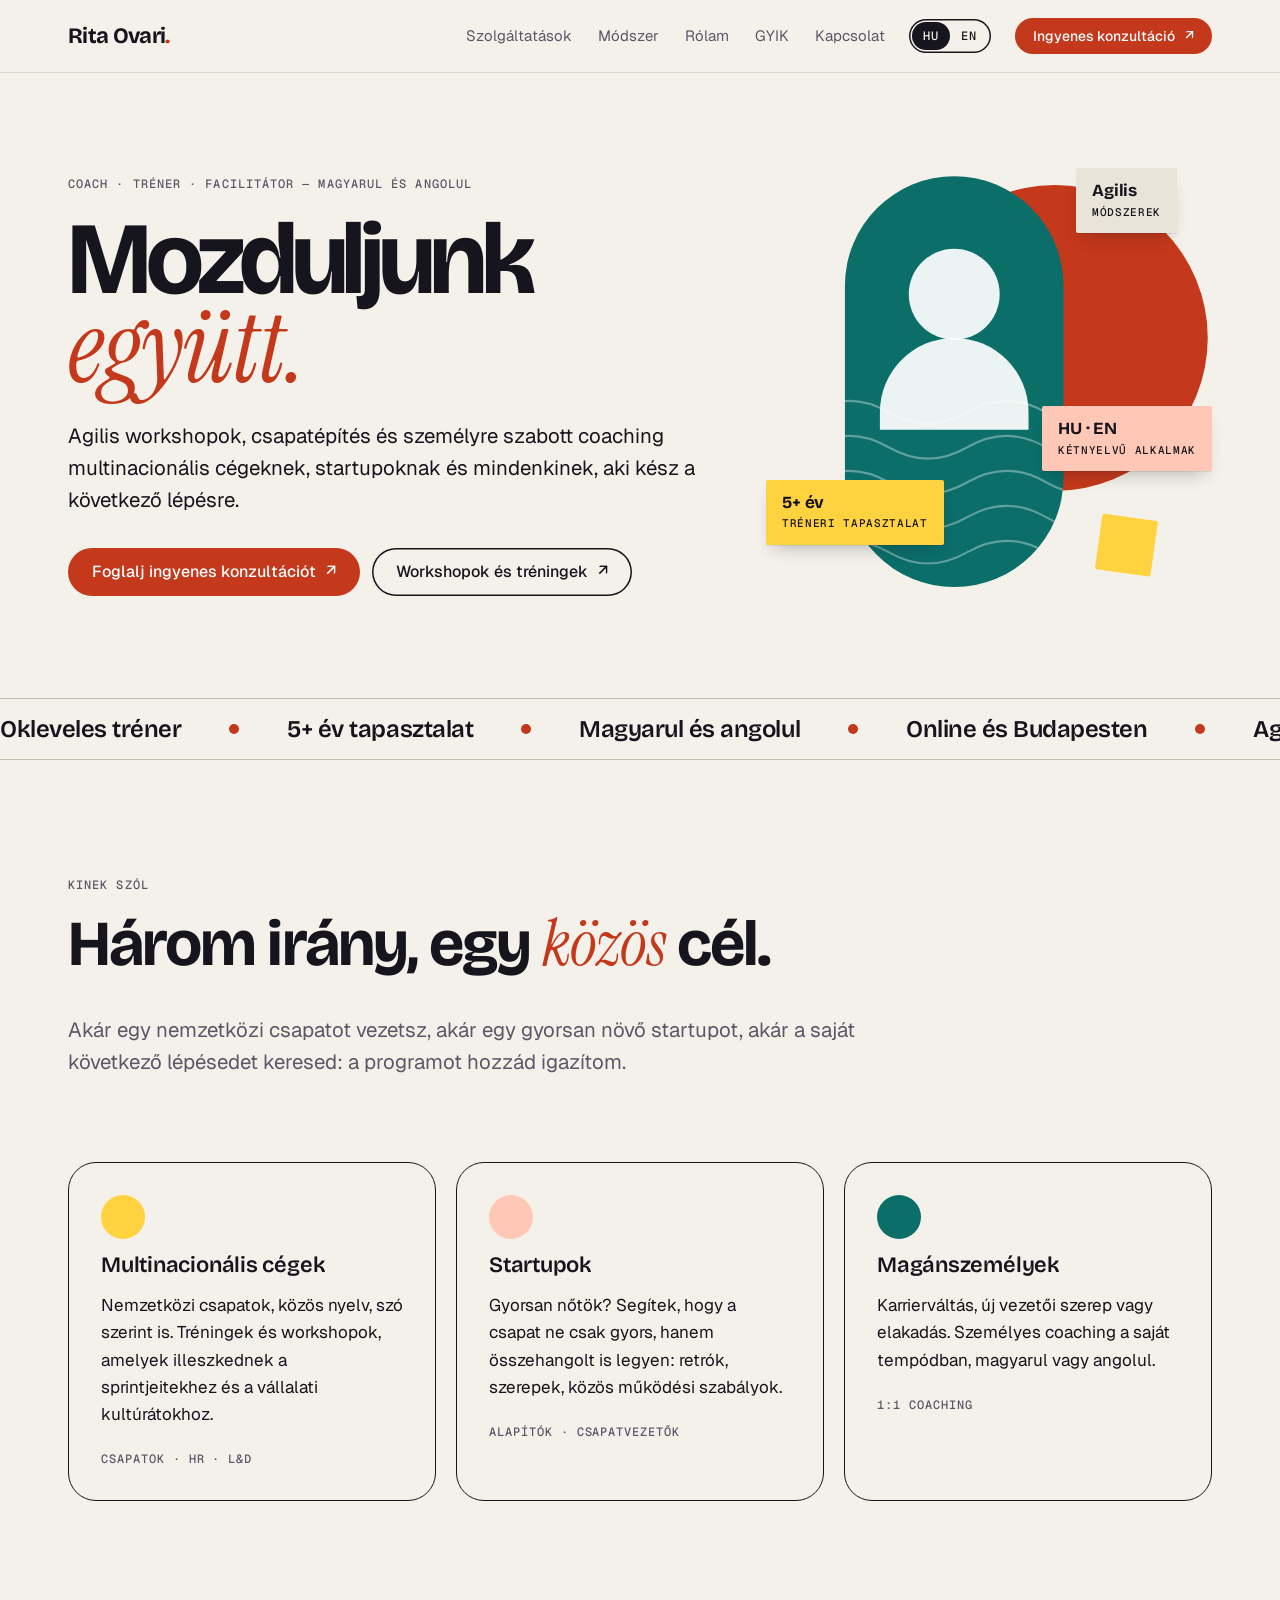
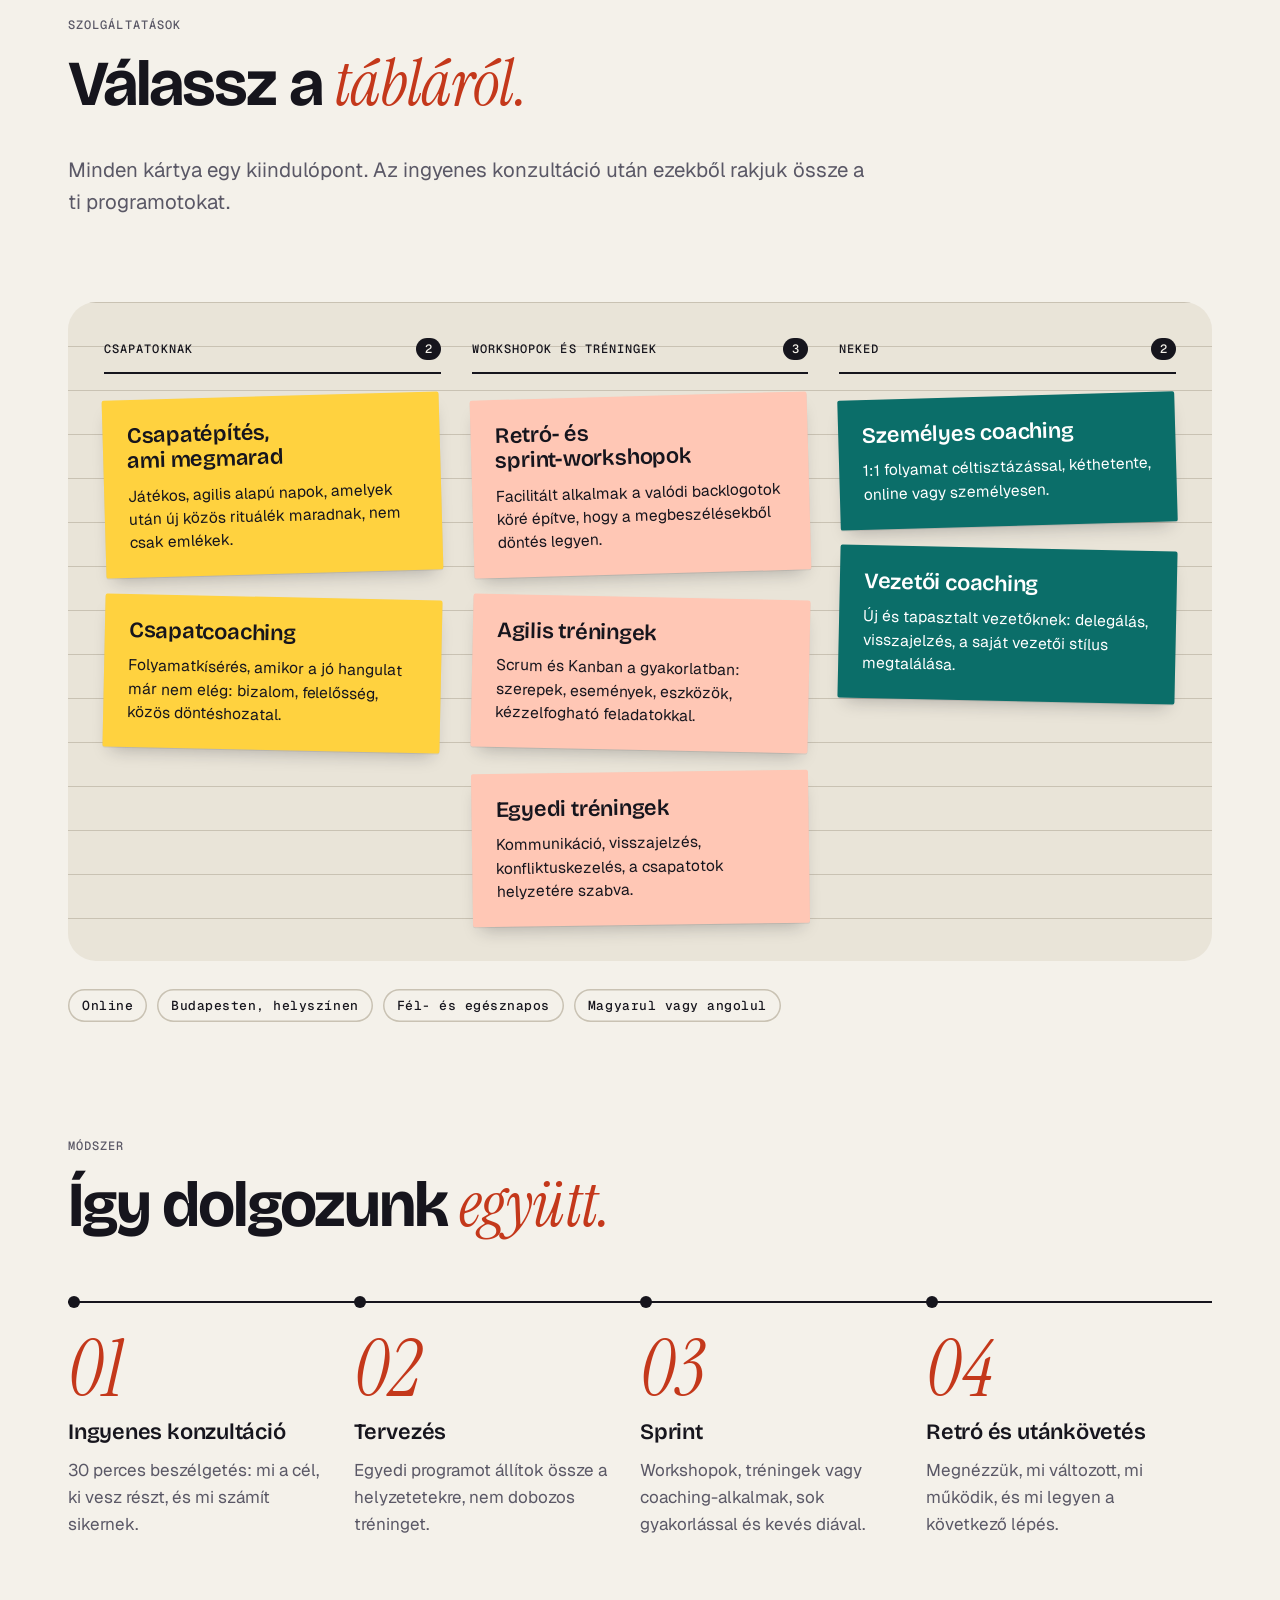
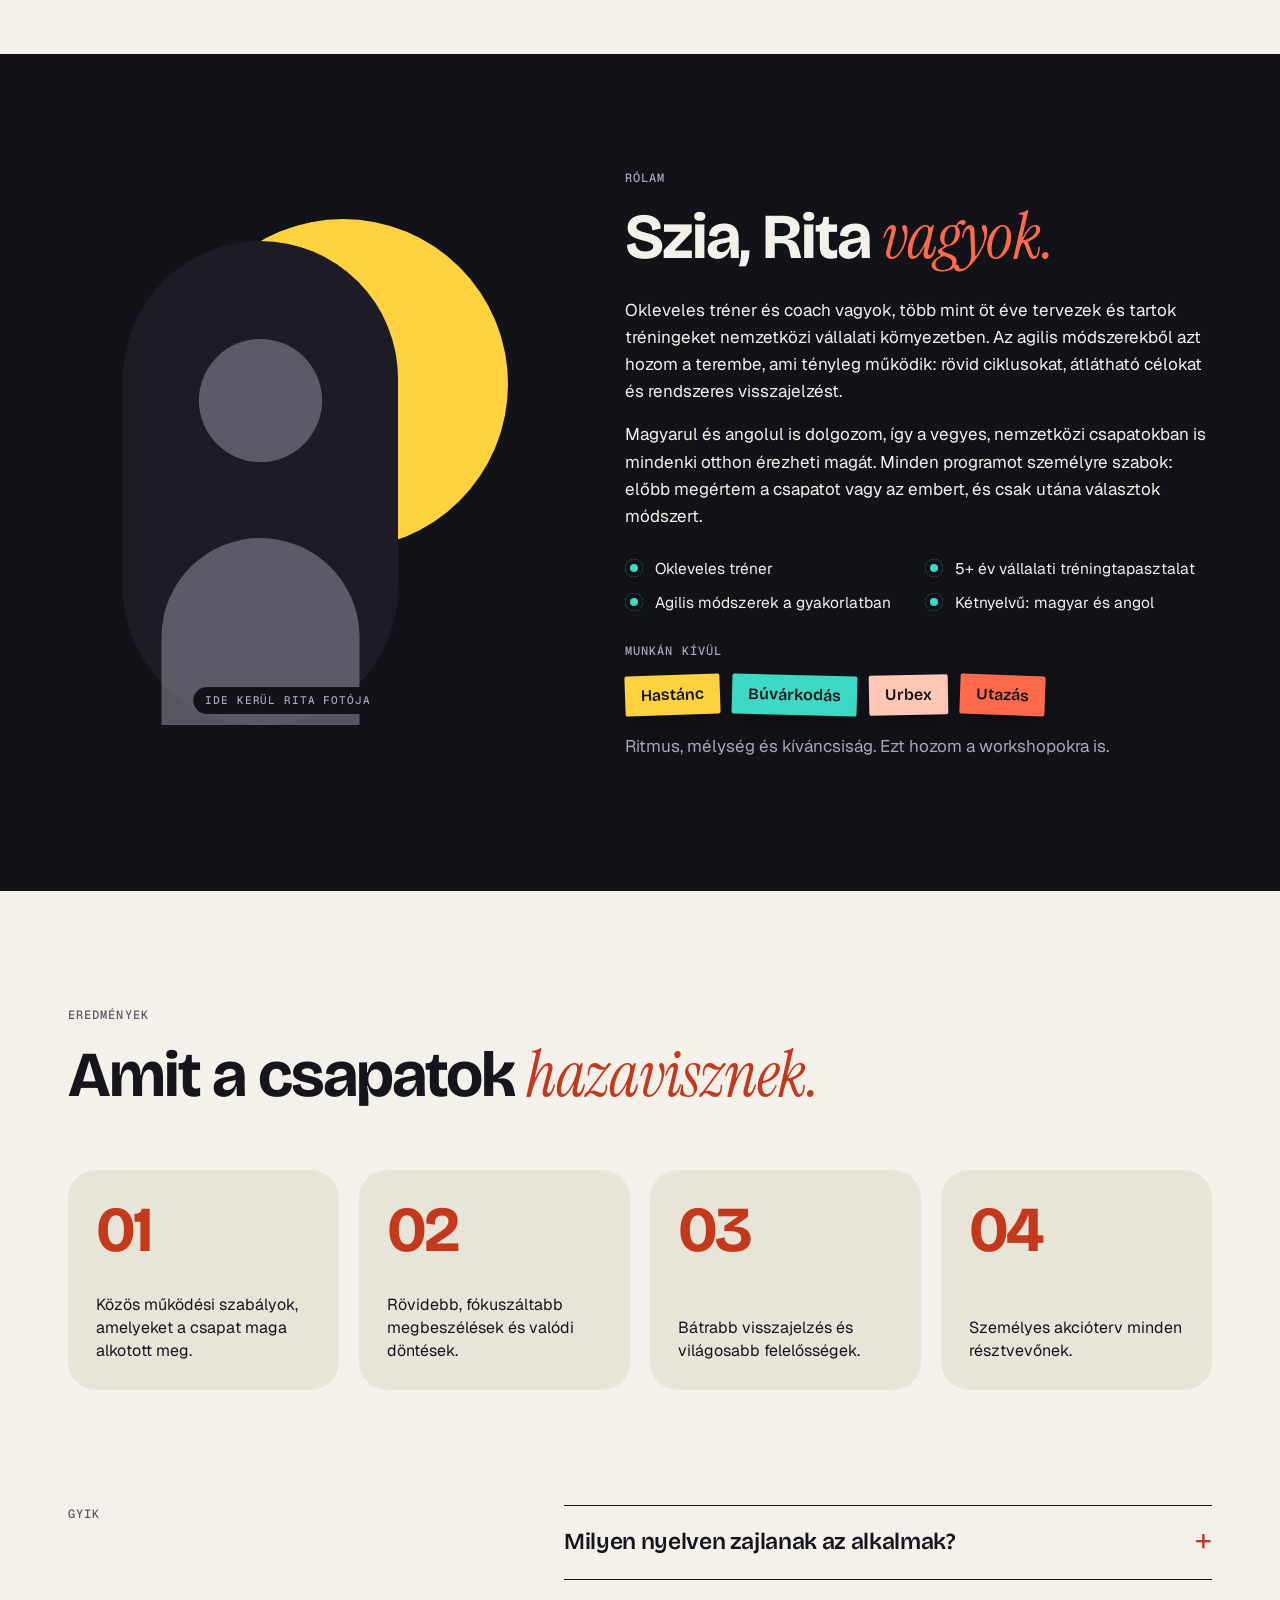
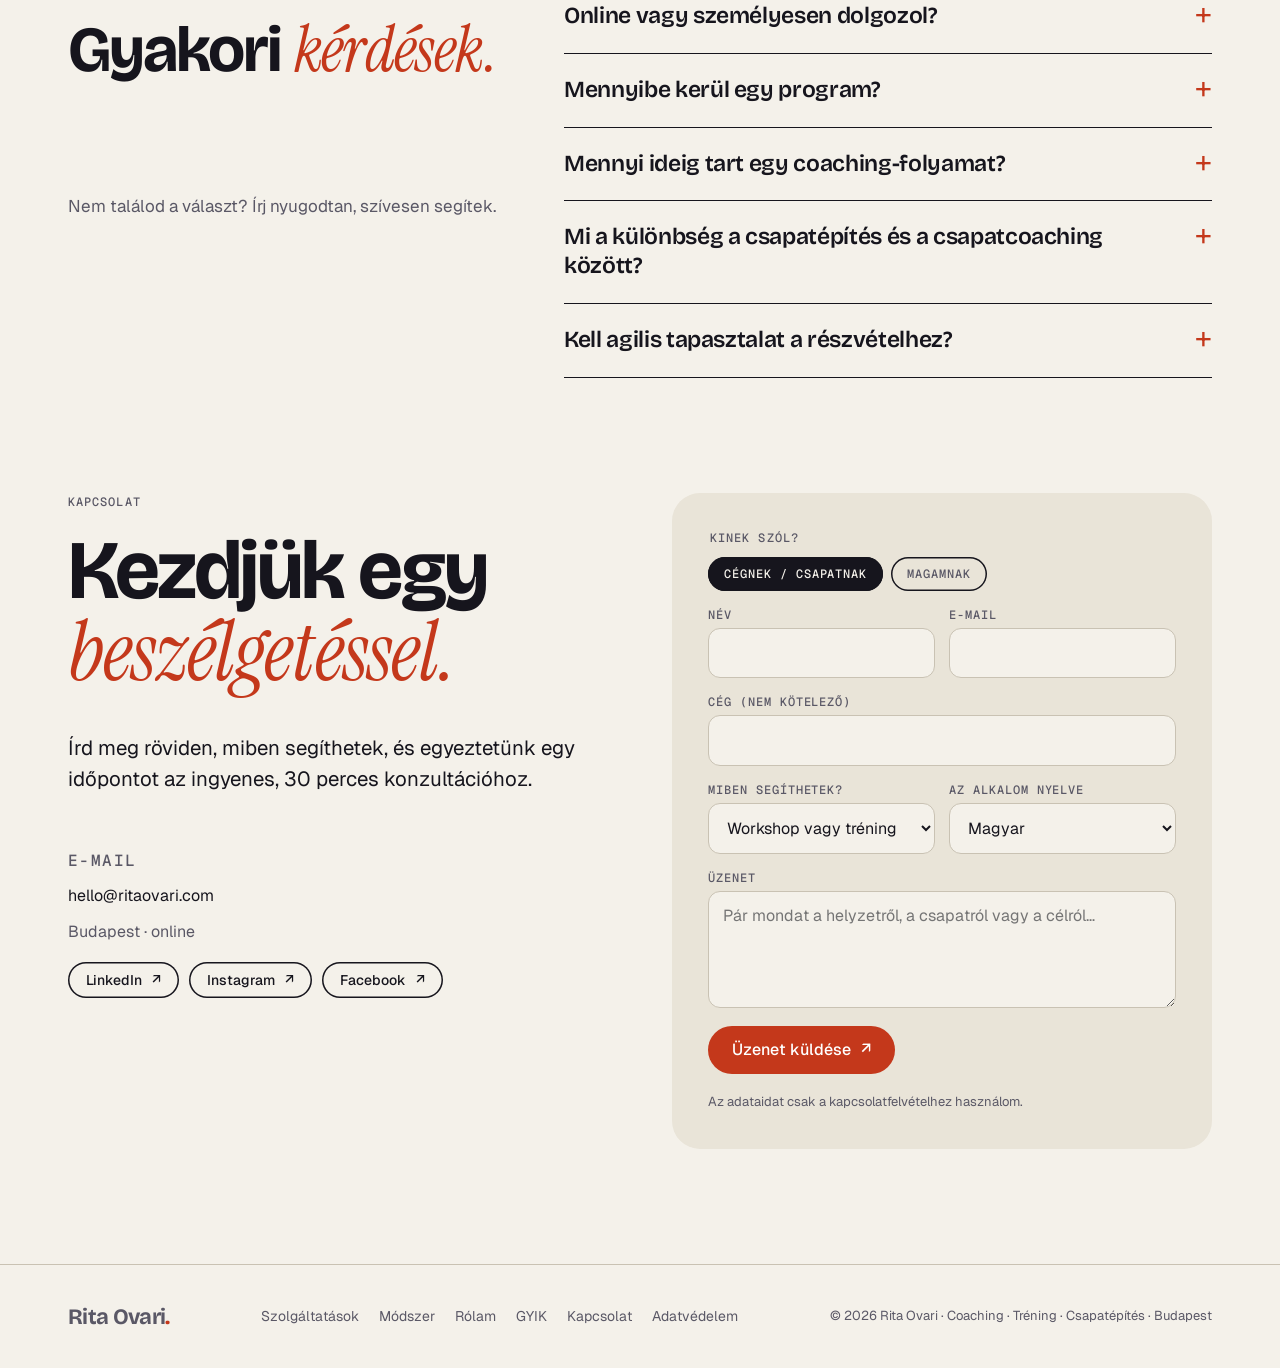
==== rita-ovari/site/index.html @ baf3dfb8 "Add bilingual Rita Ovari coaching website Static HU/EN site built from the living sprint board desig" ====
<!doctype html>
<html lang="hu">
<head>
<meta charset="utf-8">
<meta name="viewport" content="width=device-width, initial-scale=1, viewport-fit=cover">
<title>Rita Ovari – Coach és tréner | Csapatépítés, agilis workshopok, coaching Budapest</title>
<meta name="description" content="Okleveles tréner és coach 5+ év tapasztalattal. Agilis workshopok, csapatépítés, csapat- és személyes coaching multinacionális cégeknek, startupoknak és magánszemélyeknek – magyarul és angolul, online vagy Budapesten.">
<link rel="canonical" href="https://ritaovari.com/">
<link rel="alternate" hreflang="hu" href="https://ritaovari.com/">
<link rel="alternate" hreflang="en" href="https://ritaovari.com/en/">
<link rel="alternate" hreflang="x-default" href="https://ritaovari.com/">
<meta name="robots" content="index,follow">
<meta name="theme-color" content="#f4f1ea" media="(prefers-color-scheme: light)">
<meta name="theme-color" content="#121219" media="(prefers-color-scheme: dark)">
<meta property="og:type" content="website">
<meta property="og:site_name" content="Rita Ovari">
<meta property="og:title" content="Rita Ovari – Coach és tréner | Csapatépítés, agilis workshopok, coaching Budapest">
<meta property="og:description" content="Okleveles tréner és coach 5+ év tapasztalattal. Agilis workshopok, csapatépítés, csapat- és személyes coaching multinacionális cégeknek, startupoknak és magánszemélyeknek – magyarul és angolul, online vagy Budapesten.">
<meta property="og:url" content="https://ritaovari.com/">
<meta property="og:locale" content="hu_HU">
<meta property="og:locale:alternate" content="en_US">
<meta property="og:image" content="https://ritaovari.com/assets/og-image.jpg">
<meta name="twitter:card" content="summary_large_image">
<link rel="icon" href="assets/favicon.svg" type="image/svg+xml">
<link rel="preconnect" href="https://fonts.googleapis.com">
<link rel="preconnect" href="https://fonts.gstatic.com" crossorigin>
<link rel="stylesheet" href="https://fonts.googleapis.com/css2?family=Bricolage+Grotesque:opsz,wght@12..96,600;12..96,700&family=Instrument+Serif:ital@1&family=Geist:wght@400;500&family=Geist+Mono:wght@500&display=swap">
<link rel="stylesheet" href="assets/styles.css">
<script type="application/ld+json">{"@context": "https://schema.org", "@graph": [{"@type": "WebSite", "@id": "https://ritaovari.com/#site", "url": "https://ritaovari.com/", "name": "Rita Ovari", "inLanguage": ["hu", "en"]}, {"@type": "Person", "@id": "https://ritaovari.com/#rita", "name": "Rita Ovari", "jobTitle": "Coach & Trainer", "knowsLanguage": ["hu", "en"], "sameAs": ["https://hu.linkedin.com/in/rita-ovari-a25335179", "https://www.instagram.com/ritaovari/", "https://www.facebook.com/rita.ovari"], "url": "https://ritaovari.com/", "knowsAbout": ["Coaching", "Team building", "Agile", "Scrum", "Kanban", "Facilitation", "Leadership coaching"]}, {"@type": "ProfessionalService", "@id": "https://ritaovari.com/#business", "name": "Rita Ovari Coaching", "url": "https://ritaovari.com/", "description": "Okleveles tréner és coach 5+ év tapasztalattal. Agilis workshopok, csapatépítés, csapat- és személyes coaching multinacionális cégeknek, startupoknak és magánszemélyeknek – magyarul és angolul, online vagy Budapesten.", "founder": {"@id": "https://ritaovari.com/#rita"}, "email": "hello@ritaovari.com", "address": {"@type": "PostalAddress", "addressLocality": "Budapest", "addressCountry": "HU"}, "areaServed": [{"@type": "City", "name": "Budapest"}, {"@type": "Country", "name": "Hungary"}], "availableLanguage": ["Hungarian", "English"], "hasOfferCatalog": {"@type": "OfferCatalog", "name": "Szolgáltatások", "itemListElement": [{"@type": "Offer", "itemOffered": {"@type": "Service", "name": "Csapatépítés, ami megmarad", "description": "Játékos, agilis alapú napok, amelyek után új közös rituálék maradnak, nem csak emlékek."}}, {"@type": "Offer", "itemOffered": {"@type": "Service", "name": "Csapatcoaching", "description": "Folyamatkísérés, amikor a jó hangulat már nem elég: bizalom, felelősség, közös döntéshozatal."}}, {"@type": "Offer", "itemOffered": {"@type": "Service", "name": "Retró- és sprint-workshopok", "description": "Facilitált alkalmak a valódi backlogotok köré építve, hogy a megbeszélésekből döntés legyen."}}, {"@type": "Offer", "itemOffered": {"@type": "Service", "name": "Agilis tréningek", "description": "Scrum és Kanban a gyakorlatban: szerepek, események, eszközök, kézzelfogható feladatokkal."}}, {"@type": "Offer", "itemOffered": {"@type": "Service", "name": "Egyedi tréningek", "description": "Kommunikáció, visszajelzés, konfliktuskezelés, a csapatotok helyzetére szabva."}}, {"@type": "Offer", "itemOffered": {"@type": "Service", "name": "Személyes coaching", "description": "1:1 folyamat céltisztázással, kéthetente, online vagy személyesen."}}, {"@type": "Offer", "itemOffered": {"@type": "Service", "name": "Vezetői coaching", "description": "Új és tapasztalt vezetőknek: delegálás, visszajelzés, a saját vezetői stílus megtalálása."}}]}}, {"@type": "FAQPage", "mainEntity": [{"@type": "Question", "name": "Milyen nyelven zajlanak az alkalmak?", "acceptedAnswer": {"@type": "Answer", "text": "Magyarul vagy angolul. Vegyes, nemzetközi csapatoknál akár mindkét nyelven, ahogy a csoportnak a legkényelmesebb."}}, {"@type": "Question", "name": "Online vagy személyesen dolgozol?", "acceptedAnswer": {"@type": "Answer", "text": "Mindkettő működik. Online bárhonnan, személyesen Budapesten és környékén. Más helyszín egyeztetés alapján lehetséges."}}, {"@type": "Question", "name": "Mennyibe kerül egy program?", "acceptedAnswer": {"@type": "Answer", "text": "Minden program egyedi, ezért nincs fix árlista. Az ingyenes konzultáció után pontos, írásos ajánlatot küldök."}}, {"@type": "Question", "name": "Mennyi ideig tart egy coaching-folyamat?", "acceptedAnswer": {"@type": "Answer", "text": "Ez a céltól függ. Az első beszélgetésen közösen döntjük el az alkalmak számát és gyakoriságát."}}, {"@type": "Question", "name": "Mi a különbség a csapatépítés és a csapatcoaching között?", "acceptedAnswer": {"@type": "Answer", "text": "A csapatépítés közös élmény és kapcsolódás, jellemzően egy-két nap. A csapatcoaching hosszabb folyamat, amely konkrét működési elakadásokon dolgozik."}}, {"@type": "Question", "name": "Kell agilis tapasztalat a részvételhez?", "acceptedAnswer": {"@type": "Answer", "text": "Nem. Az agilis eszközöket mindig a csapat szintjéhez igazítom, a kezdőktől a tapasztalt Scrum-csapatokig."}}]}]}</script>
</head>
<body>
<a class="skip" href="#main">Ugrás a tartalomra</a>
<header class="top"><div class="wrap">
  <a class="mark" href="#main">Rita Ovari<i>.</i></a>
  <nav class="nav" aria-label="Main"><a href="#szolgaltatasok">Szolgáltatások</a><a href="#modszer">Módszer</a><a href="#rolam">Rólam</a><a href="#gyik">GYIK</a><a href="#kapcsolat">Kapcsolat</a></nav>
  <nav class="lt" aria-label="Nyelv"><a href="./" hreflang="hu" lang="hu"  aria-current="true">HU</a><a href="en/" hreflang="en" lang="en"  >EN</a></nav>
  <a class="btn btn-primary btn-sm" href="#kapcsolat">Ingyenes konzultáció <span class="arr" aria-hidden="true">↗</span></a>
</div></header>
<main id="main">
<section class="hero"><div class="wrap">
  <div>
    <p class="label">Coach · Tréner · Facilitátor — magyarul és angolul</p>
    <h1>Mozduljunk <em class="ac">együtt.</em></h1>
    <p class="lead">Agilis workshopok, csapatépítés és személyre szabott coaching multinacionális cégeknek, startupoknak és mindenkinek, aki kész a következő lépésre.</p>
    <div class="ctas"><a class="btn btn-primary" href="#kapcsolat">Foglalj ingyenes konzultációt <span class="arr" aria-hidden="true">↗</span></a><a class="btn btn-ghost" href="#szolgaltatasok">Workshopok és tréningek <span class="arr" aria-hidden="true">↗</span></a></div>
  </div>
  <div class="hero-art"><svg viewBox="0 0 500 525" role="img" aria-label="Coach · Tréner · Facilitátor — magyarul és angolul">
  <defs><clipPath id="pill-hu"><rect x="80" y="30" width="250" height="470" rx="125"/></clipPath></defs>
  <circle cx="320" cy="215" r="175" style="fill:var(--spark)"/>
  <rect x="80" y="30" width="250" height="470" rx="125" style="fill:var(--lagoon)"/>
  <g clip-path="url(#pill-hu)" style="fill:none;stroke:var(--on-lagoon);stroke-width:2.5;opacity:.35">
    <path d="M40 300 q45 -26 90 0 t90 0 t90 0 t90 0"/><path d="M40 340 q45 -26 90 0 t90 0 t90 0 t90 0"/>
    <path d="M40 380 q45 -26 90 0 t90 0 t90 0 t90 0"/><path d="M40 420 q45 -26 90 0 t90 0 t90 0 t90 0"/>
    <path d="M40 460 q45 -26 90 0 t90 0 t90 0 t90 0"/>
  </g>
  <circle cx="205" cy="165" r="52" style="fill:var(--on-lagoon);opacity:.92"/>
  <path d="M120 300 a85 85 0 0 1 170 0 v20 h-170z" style="fill:var(--on-lagoon);opacity:.92"/>
  <rect x="370" y="420" width="64" height="64" rx="2" transform="rotate(8 402 452)" style="fill:var(--sticky)"/>
</svg><div class="float f1">5+ év<small>tréneri tapasztalat</small></div><div class="float f2">HU · EN<small>kétnyelvű alkalmak</small></div><div class="float f3">Agilis<small>módszerek</small></div></div>
</div></section>
<div class="facts" aria-label="Okleveles tréner"><ul><li>Okleveles tréner</li><li>5+ év tapasztalat</li><li>Magyarul és angolul</li><li>Online és Budapesten</li><li>Agilis eszköztár</li><li>Személyre szabott programok</li><li aria-hidden="true">Okleveles tréner</li><li aria-hidden="true">5+ év tapasztalat</li><li aria-hidden="true">Magyarul és angolul</li><li aria-hidden="true">Online és Budapesten</li><li aria-hidden="true">Agilis eszköztár</li><li aria-hidden="true">Személyre szabott programok</li></ul></div>

<section class="sec" aria-labelledby="aud-h"><div class="wrap">
  <div class="sec-head"><span class="label">Kinek szól</span><h2 id="aud-h">Három irány, egy <em class="ac">közös</em> cél.</h2><p class="lead muted">Akár egy nemzetközi csapatot vezetsz, akár egy gyorsan növő startupot, akár a saját következő lépésedet keresed: a programot hozzád igazítom.</p></div>
  <div class="aud"><article><span class="dot" style="background:var(--sticky)"></span><h3>Multinacionális cégek</h3><p>Nemzetközi csapatok, közös nyelv, szó szerint is. Tréningek és workshopok, amelyek illeszkednek a sprintjeitekhez és a vállalati kultúrátokhoz.</p><span class="tagline">Csapatok · HR · L&amp;D</span></article><article><span class="dot" style="background:var(--blush)"></span><h3>Startupok</h3><p>Gyorsan nőtök? Segítek, hogy a csapat ne csak gyors, hanem összehangolt is legyen: retrók, szerepek, közös működési szabályok.</p><span class="tagline">Alapítók · Csapatvezetők</span></article><article><span class="dot" style="background:var(--lagoon)"></span><h3>Magánszemélyek</h3><p>Karrierváltás, új vezetői szerep vagy elakadás. Személyes coaching a saját tempódban, magyarul vagy angolul.</p><span class="tagline">1:1 coaching</span></article></div>
</div></section>

<section class="sec" id="szolgaltatasok" aria-labelledby="srv-h" style="padding-top:0"><div class="wrap">
  <div class="sec-head"><span class="label">Szolgáltatások</span><h2 id="srv-h">Válassz a <em class="ac">tábláról.</em></h2><p class="lead muted">Minden kártya egy kiindulópont. Az ingyenes konzultáció után ezekből rakjuk össze a ti programotokat.</p></div>
  <div class="board"><div class="col"><div class="col-h"><span class="label">Csapatoknak</span><span class="count">2</span></div><article class="note n-sticky"><h3>Csapatépítés, ami megmarad</h3><p>Játékos, agilis alapú napok, amelyek után új közös rituálék maradnak, nem csak emlékek.</p></article><article class="note n-sticky"><h3>Csapatcoaching</h3><p>Folyamatkísérés, amikor a jó hangulat már nem elég: bizalom, felelősség, közös döntéshozatal.</p></article></div><div class="col"><div class="col-h"><span class="label">Workshopok és tréningek</span><span class="count">3</span></div><article class="note n-blush"><h3>Retró- és sprint-workshopok</h3><p>Facilitált alkalmak a valódi backlogotok köré építve, hogy a megbeszélésekből döntés legyen.</p></article><article class="note n-blush"><h3>Agilis tréningek</h3><p>Scrum és Kanban a gyakorlatban: szerepek, események, eszközök, kézzelfogható feladatokkal.</p></article><article class="note n-blush"><h3>Egyedi tréningek</h3><p>Kommunikáció, visszajelzés, konfliktuskezelés, a csapatotok helyzetére szabva.</p></article></div><div class="col"><div class="col-h"><span class="label">Neked</span><span class="count">2</span></div><article class="note n-lagoon"><h3>Személyes coaching</h3><p>1:1 folyamat céltisztázással, kéthetente, online vagy személyesen.</p></article><article class="note n-lagoon"><h3>Vezetői coaching</h3><p>Új és tapasztalt vezetőknek: delegálás, visszajelzés, a saját vezetői stílus megtalálása.</p></article></div></div>
  <div class="formats"><span class="chip">Online</span><span class="chip">Budapesten, helyszínen</span><span class="chip">Fél- és egésznapos</span><span class="chip">Magyarul vagy angolul</span></div>
</div></section>

<section class="sec" id="modszer" aria-labelledby="proc-h" style="padding-top:0"><div class="wrap">
  <div class="sec-head"><span class="label">Módszer</span><h2 id="proc-h">Így dolgozunk <em class="ac">együtt.</em></h2></div>
  <ol class="steps"><li><h3>Ingyenes konzultáció</h3><p>30 perces beszélgetés: mi a cél, ki vesz részt, és mi számít sikernek.</p></li><li><h3>Tervezés</h3><p>Egyedi programot állítok össze a helyzetetekre, nem dobozos tréninget.</p></li><li><h3>Sprint</h3><p>Workshopok, tréningek vagy coaching-alkalmak, sok gyakorlással és kevés diával.</p></li><li><h3>Retró és utánkövetés</h3><p>Megnézzük, mi változott, mi működik, és mi legyen a következő lépés.</p></li></ol>
</div></section>

<section class="sec band-dark about" id="rolam" aria-labelledby="about-h"><div class="wrap">
  <figure class="portrait">
  <svg viewBox="0 0 400 500" role="img" aria-label="Ide kerül Rita fotója">
    <circle cx="250" cy="170" r="150" style="fill:var(--sticky)"/>
    <rect x="50" y="40" width="250" height="440" rx="125" style="fill:var(--bg-raised)"/>
    <circle cx="175" cy="185" r="56" style="fill:var(--ink-muted);opacity:.45"/>
    <path d="M85 400 a90 90 0 0 1 180 0 v80 h-180z" style="fill:var(--ink-muted);opacity:.45"/>
  </svg>
  <figcaption>Ide kerül Rita fotója</figcaption>
</figure>
  <div>
    <div class="sec-head" style="margin-bottom:28px"><span class="label">Rólam</span><h2 id="about-h">Szia, Rita <em class="ac">vagyok.</em></h2></div>
    <p>Okleveles tréner és coach vagyok, több mint öt éve tervezek és tartok tréningeket nemzetközi vállalati környezetben. Az agilis módszerekből azt hozom a terembe, ami tényleg működik: rövid ciklusokat, átlátható célokat és rendszeres visszajelzést.</p><p>Magyarul és angolul is dolgozom, így a vegyes, nemzetközi csapatokban is mindenki otthon érezheti magát. Minden programot személyre szabok: előbb megértem a csapatot vagy az embert, és csak utána választok módszert.</p>
    <ul class="creds"><li>Okleveles tréner</li><li>5+ év vállalati tréningtapasztalat</li><li>Agilis módszerek a gyakorlatban</li><li>Kétnyelvű: magyar és angol</li></ul>
    <p class="label" style="margin:0 0 14px">Munkán kívül</p>
    <div class="offclock"><span>Hastánc</span><span>Búvárkodás</span><span>Urbex</span><span>Utazás</span></div>
    <p class="muted" style="margin-top:18px">Ritmus, mélység és kíváncsiság. Ezt hozom a workshopokra is.</p>
  </div>
</div></section>

<section class="sec" aria-labelledby="out-h"><div class="wrap">
  <div class="sec-head"><span class="label">Eredmények</span><h2 id="out-h">Amit a csapatok <em class="ac">hazavisznek.</em></h2></div>
  <div class="outs"><div><b>01</b><p>Közös működési szabályok, amelyeket a csapat maga alkotott meg.</p></div><div><b>02</b><p>Rövidebb, fókuszáltabb megbeszélések és valódi döntések.</p></div><div><b>03</b><p>Bátrabb visszajelzés és világosabb felelősségek.</p></div><div><b>04</b><p>Személyes akcióterv minden résztvevőnek.</p></div></div>
</div></section>

<section class="sec faq" id="gyik" aria-labelledby="faq-h" style="padding-top:0"><div class="wrap">
  <div class="sec-head"><span class="label">GYIK</span><h2 id="faq-h">Gyakori <em class="ac">kérdések.</em></h2><p class="muted">Nem találod a választ? Írj nyugodtan, szívesen segítek.</p></div>
  <div><details><summary>Milyen nyelven zajlanak az alkalmak?</summary><p>Magyarul vagy angolul. Vegyes, nemzetközi csapatoknál akár mindkét nyelven, ahogy a csoportnak a legkényelmesebb.</p></details><details><summary>Online vagy személyesen dolgozol?</summary><p>Mindkettő működik. Online bárhonnan, személyesen Budapesten és környékén. Más helyszín egyeztetés alapján lehetséges.</p></details><details><summary>Mennyibe kerül egy program?</summary><p>Minden program egyedi, ezért nincs fix árlista. Az ingyenes konzultáció után pontos, írásos ajánlatot küldök.</p></details><details><summary>Mennyi ideig tart egy coaching-folyamat?</summary><p>Ez a céltól függ. Az első beszélgetésen közösen döntjük el az alkalmak számát és gyakoriságát.</p></details><details><summary>Mi a különbség a csapatépítés és a csapatcoaching között?</summary><p>A csapatépítés közös élmény és kapcsolódás, jellemzően egy-két nap. A csapatcoaching hosszabb folyamat, amely konkrét működési elakadásokon dolgozik.</p></details><details><summary>Kell agilis tapasztalat a részvételhez?</summary><p>Nem. Az agilis eszközöket mindig a csapat szintjéhez igazítom, a kezdőktől a tapasztalt Scrum-csapatokig.</p></details></div>
</div></section>

<section class="sec contact" id="kapcsolat" aria-labelledby="ct-h" style="padding-top:0"><div class="wrap">
  <div>
    <div class="sec-head" style="margin-bottom:0"><span class="label">Kapcsolat</span><h2 id="ct-h">Kezdjük egy <em class="ac">beszélgetéssel.</em></h2><p class="lead">Írd meg röviden, miben segíthetek, és egyeztetünk egy időpontot az ingyenes, 30 perces konzultációhoz.</p></div>
    <div class="cinfo"><span class="label">E-mail</span><span style="user-select:all">hello@ritaovari.com</span><span class="muted">Budapest · online</span></div>
    <div class="socials"><a class="btn btn-ghost btn-sm" href="https://hu.linkedin.com/in/rita-ovari-a25335179" rel="me noopener" target="_blank">LinkedIn <span class="arr" aria-hidden="true">↗</span></a><a class="btn btn-ghost btn-sm" href="https://www.instagram.com/ritaovari/" rel="me noopener" target="_blank">Instagram <span class="arr" aria-hidden="true">↗</span></a><a class="btn btn-ghost btn-sm" href="https://www.facebook.com/rita.ovari" rel="me noopener" target="_blank">Facebook <span class="arr" aria-hidden="true">↗</span></a></div>
  </div>
  <form class="card" data-contact data-endpoint="https://formspree.io/f/YOUR_FORM_ID" data-ok="Köszönöm! Hamarosan válaszolok." data-preview="Ez egy előnézet, az üzenet nem lett elküldve." data-error="Hiba történt, kérlek írj e-mailt." novalidate>
    <fieldset class="field" style="border:0;padding:0;margin:0"><legend class="label" style="margin-bottom:9px">Kinek szól?</legend><div class="seg"><input type="radio" name="who" id="who0" value="Cégnek / csapatnak" checked><label for="who0">Cégnek / csapatnak</label><input type="radio" name="who" id="who1" value="Magamnak"><label for="who1">Magamnak</label></div></fieldset>
    <div class="row2">
      <div class="field"><label for="f-name">Név</label><input id="f-name" name="name" autocomplete="name" required></div>
      <div class="field"><label for="f-email">E-mail</label><input id="f-email" name="email" type="email" autocomplete="email" required></div>
    </div>
    <div class="field"><label for="f-company">Cég (nem kötelező)</label><input id="f-company" name="company" autocomplete="organization"></div>
    <div class="row2">
      <div class="field"><label for="f-topic">Miben segíthetek?</label><select id="f-topic" name="topic"><option>Workshop vagy tréning</option><option>Csapatépítés</option><option>Csapatcoaching</option><option>Személyes vagy vezetői coaching</option><option>Még nem tudom</option></select></div>
      <div class="field"><label for="f-lang">Az alkalom nyelve</label><select id="f-lang" name="language"><option>Magyar</option><option>Angol</option></select></div>
    </div>
    <div class="field"><label for="f-msg">Üzenet</label><textarea id="f-msg" name="message" rows="4" placeholder="Pár mondat a helyzetről, a csapatról vagy a célról…" required></textarea></div>
    <div><button class="btn btn-primary" type="submit">Üzenet küldése <span class="arr" aria-hidden="true">↗</span></button></div>
    <p class="form-note">Az adataidat csak a kapcsolatfelvételhez használom.</p>
    <p class="ok" data-msg role="status" hidden></p>
  </form>
</div></section>
</main>
<footer><div class="wrap">
  <a class="mark" href="#main">Rita Ovari<i>.</i></a>
  <nav aria-label="Footer"><a href="#szolgaltatasok">Szolgáltatások</a><a href="#modszer">Módszer</a><a href="#rolam">Rólam</a><a href="#gyik">GYIK</a><a href="#kapcsolat">Kapcsolat</a><a href="#">Adatvédelem</a></nav>
  <small>© 2026 Rita Ovari · Coaching · Tréning · Csapatépítés · Budapest</small>
</div></footer>
<script src="assets/main.js" defer></script>
</body>
</html>
---- rita-ovari/site/assets/styles.css ----
/* Layout: one long page, light paper ground broken by one "deep dive" dark band; services shown as a kanban board of sticky notes. */
:root{
  --bg:#f4f1ea; --bg-raised:#e9e4d8; --hairline:#c9c2b3; --ink:#16151d; --ink-muted:#5a5866;
  --night:#16151d; --spark:#c4381b; --on-spark:#ffffff; --lagoon:#0b6e69; --on-lagoon:#ffffff;
  --sticky:#ffd23f; --blush:#ffc7b5;
  --shadow-note:0 1px 0 rgba(22,21,29,.08),0 10px 18px -8px rgba(22,21,29,.28);
  --font-display:"Bricolage Grotesque","Arial Narrow",system-ui,sans-serif;
  --font-serif:"Instrument Serif",Georgia,serif;
  --font-sans:Geist,system-ui,-apple-system,"Segoe UI",sans-serif;
  --font-mono:"Geist Mono",ui-monospace,Menlo,monospace;
  --radius-xs:2px; --radius-lg:28px; --radius-pill:999px;
  --gutter:clamp(16px,4vw,48px); --section:clamp(64px,9vw,120px);
}
@media (prefers-color-scheme:dark){
  :root:not([data-theme="light"]){--bg:#121219;--bg-raised:#1d1c26;--hairline:#3a3946;--ink:#f4f1ea;--ink-muted:#a9a6b5;--spark:#ff6b4a;--on-spark:#16151d;--lagoon:#3dd9c5;--on-lagoon:#16151d;--shadow-note:0 10px 22px -8px rgba(0,0,0,.6);color-scheme:dark}
  :root:not([data-theme="light"]) .band-dark{--bg:#1d1c26;--bg-raised:#272633}
}
:root[data-theme="dark"]{--bg:#121219;--bg-raised:#1d1c26;--hairline:#3a3946;--ink:#f4f1ea;--ink-muted:#a9a6b5;--spark:#ff6b4a;--on-spark:#16151d;--lagoon:#3dd9c5;--on-lagoon:#16151d;--shadow-note:0 10px 22px -8px rgba(0,0,0,.6);color-scheme:dark}
:root[data-theme="dark"] .band-dark{--bg:#1d1c26;--bg-raised:#272633}
.band-dark{--bg:#121219;--bg-raised:#1d1c26;--hairline:#3a3946;--ink:#f4f1ea;--ink-muted:#a9a6b5;--spark:#ff6b4a;--on-spark:#16151d;--lagoon:#3dd9c5;--on-lagoon:#16151d;--shadow-note:0 10px 22px -8px rgba(0,0,0,.6)}

*{box-sizing:border-box}
html{scroll-behavior:smooth;scroll-padding-top:88px}
body{margin:0;overflow-x:clip;background:var(--bg);color:var(--ink);font:400 17px/1.6 var(--font-sans);-webkit-font-smoothing:antialiased}
a{color:inherit}
img,svg{max-width:100%}
.wrap{max-width:1240px;margin-inline:auto;padding-inline:var(--gutter)}
section,.band{background:var(--bg);color:var(--ink)}
.sec{padding-block:var(--section)}
h1,h2,h3{font-family:var(--font-display);margin:0;text-wrap:balance;letter-spacing:-.03em;line-height:.98}
h2{font-size:clamp(36px,5.2vw,64px);font-weight:700}
h3{font-size:22px;font-weight:600;letter-spacing:-.01em;line-height:1.15}
em.ac{font-family:var(--font-serif);font-style:italic;font-weight:400;letter-spacing:-.01em;color:var(--spark)}
.label{font-family:var(--font-mono);font-size:12px;font-weight:500;letter-spacing:.09em;text-transform:uppercase;color:var(--ink-muted)}
.lead{font-size:clamp(18px,1.6vw,21px);line-height:1.55;max-width:58ch;color:var(--ink)}
.muted{color:var(--ink-muted)}
.sec-head{display:grid;gap:18px;margin-bottom:clamp(36px,5vw,64px);max-width:820px}
:focus-visible{outline:3px solid var(--lagoon);outline-offset:3px;border-radius:4px}
.skip{position:absolute;left:-999px}.skip:focus{left:16px;top:16px;z-index:99;background:var(--ink);color:var(--bg);padding:8px 12px}

/* buttons */
.btn{display:inline-flex;align-items:center;gap:10px;font:500 16px/1 var(--font-sans);text-decoration:none;padding:16px 24px;border-radius:var(--radius-pill);border:0;cursor:pointer;transition:background .18s,color .18s,transform .18s}
.btn .arr{display:inline-block;transition:transform .18s}
.btn:hover .arr{transform:translate(2px,-2px)}
.btn-primary{background:var(--spark);color:var(--on-spark)}
.btn-secondary{background:var(--lagoon);color:var(--on-lagoon)}
.btn-ghost{color:var(--ink);box-shadow:inset 0 0 0 1.5px var(--ink);background:transparent}
.btn:hover{background:var(--ink);color:var(--bg)}
.btn-sm{padding:11px 18px;font-size:14px}

/* header */
.top{position:sticky;top:env(safe-area-inset-top,0px);z-index:20;background:color-mix(in srgb,var(--bg) 88%,transparent);backdrop-filter:blur(10px);-webkit-backdrop-filter:blur(10px);border-bottom:1px solid color-mix(in srgb,var(--hairline) 60%,transparent)}
.top .wrap{display:flex;align-items:center;gap:24px;height:72px}
.mark{font:700 22px/1 var(--font-display);letter-spacing:-.03em;text-decoration:none;white-space:nowrap}
.mark i{font-style:normal;color:var(--spark)}
.nav{display:flex;gap:26px;margin-left:auto}
.nav a{text-decoration:none;font-size:15px;color:var(--ink-muted)}
.nav a:hover{color:var(--ink)}
.lt{display:inline-flex;padding:3px;border-radius:var(--radius-pill);box-shadow:inset 0 0 0 1.5px var(--ink)}
.lt a{font:500 12px/1 var(--font-mono);letter-spacing:.08em;text-decoration:none;padding:8px 11px;border-radius:var(--radius-pill);color:var(--ink)}
.lt a[aria-current="true"]{background:var(--ink);color:var(--bg)}
@media (max-width:920px){.nav{display:none}.lt{margin-left:auto}}
@media (max-width:480px){.top .btn{display:none}}

/* hero */
.hero{padding-block:clamp(40px,6vw,80px) clamp(56px,7vw,96px)}
.hero .wrap{display:grid;grid-template-columns:minmax(0,1.5fr) minmax(0,1fr);gap:clamp(32px,4vw,56px);align-items:center}
.hero h1{font-size:clamp(54px,8vw,112px);font-weight:700;line-height:.86;letter-spacing:-.05em;margin:22px 0 28px}
.hero h1 em.ac{display:block;letter-spacing:-.02em}
.ctas{display:flex;flex-wrap:wrap;gap:12px;margin-top:32px}
.hero-art{position:relative;aspect-ratio:1/1.05;max-width:520px;width:100%;justify-self:center}
.hero-art svg{width:100%;height:100%;display:block}
.float{position:absolute;padding:14px 16px;border-radius:var(--radius-xs);box-shadow:var(--shadow-note);font:700 17px/1.1 var(--font-display);letter-spacing:-.01em;color:var(--night);animation:bob 6s ease-in-out infinite}
.float small{display:block;font:500 11px/1.3 var(--font-mono);letter-spacing:.06em;text-transform:uppercase;margin-top:4px}
.f1{background:var(--sticky);left:-2%;bottom:14%;--r:-5deg}
.f2{background:var(--blush);right:0;bottom:30%;--r:4deg;animation-delay:-2s}
.f3{background:var(--bg-raised);color:var(--ink);right:8%;top:4%;--r:-2deg;animation-delay:-4s}
@keyframes bob{0%,100%{transform:rotate(var(--r)) translateY(0)}50%{transform:rotate(var(--r)) translateY(-8px)}}
@media (max-width:860px){.hero .wrap{grid-template-columns:minmax(0,1fr)}.hero-art{max-width:420px}}

/* fact ticker */
.facts{border-block:1px solid var(--hairline);overflow:hidden;background:var(--bg)}
.facts ul{list-style:none;margin:0;padding:18px 0;display:flex;gap:48px;width:max-content;animation:tick 38s linear infinite}
.facts li{font:600 clamp(18px,2vw,24px)/1 var(--font-display);letter-spacing:-.02em;white-space:nowrap;display:flex;align-items:center;gap:48px}
.facts li::after{content:"";width:10px;height:10px;border-radius:50%;background:var(--spark)}
@keyframes tick{to{transform:translateX(-50%)}}

/* audiences */
.aud{display:grid;grid-template-columns:repeat(3,minmax(0,1fr));gap:20px}
.aud article{border-radius:var(--radius-lg);padding:32px;display:grid;gap:14px;align-content:start;min-width:0;border:1.5px solid var(--ink);background:var(--bg)}
.aud .dot{width:44px;height:44px;border-radius:50%}
.aud p{margin:0}
.aud .tagline{font:500 12px/1.3 var(--font-mono);letter-spacing:.08em;text-transform:uppercase;color:var(--ink-muted);margin-top:auto;padding-top:10px}
@media (max-width:860px){.aud{grid-template-columns:1fr}}

/* board */
.board{display:grid;grid-template-columns:repeat(3,minmax(0,1fr));gap:clamp(16px,2.4vw,32px);padding:clamp(20px,3vw,36px);border-radius:var(--radius-lg);background:var(--bg-raised);background-image:linear-gradient(var(--hairline) 1px,transparent 1px);background-size:100% 44px}
.col{display:grid;gap:22px;align-content:start;min-width:0}
.col-h{display:flex;justify-content:space-between;align-items:center;padding-bottom:12px;border-bottom:2px solid var(--ink)}
.col-h .label{color:var(--ink)}
.count{font:500 12px/1 var(--font-mono);background:var(--ink);color:var(--bg);border-radius:var(--radius-pill);padding:5px 9px}
.note{padding:24px;border-radius:var(--radius-xs);box-shadow:var(--shadow-note);color:var(--night);transform:rotate(var(--r,0deg));transition:transform .2s ease-out;display:grid;gap:10px}
.note:hover{transform:translateY(-4px) rotate(0)}
.note p{margin:0;font-size:15.5px;line-height:1.5}
.col .note:nth-of-type(1){--r:-1.6deg}.col .note:nth-of-type(2){--r:1.2deg}.col .note:nth-of-type(3){--r:-.8deg}
.n-sticky{background:var(--sticky)}.n-blush{background:var(--blush)}.n-lagoon{background:var(--lagoon);color:var(--on-lagoon)}
.formats{display:flex;flex-wrap:wrap;gap:10px;margin-top:28px}
.chip{font:500 13px/1 var(--font-mono);letter-spacing:.04em;padding:10px 14px;border-radius:var(--radius-pill);box-shadow:inset 0 0 0 1.5px var(--hairline)}
@media (max-width:900px){.board{grid-template-columns:1fr}}

/* process */
.steps{list-style:none;margin:0;padding:0;display:grid;grid-template-columns:repeat(4,minmax(0,1fr));gap:0;counter-reset:s}
.steps li{padding:28px 24px 0 0;border-top:2px solid var(--ink);display:grid;gap:12px;align-content:start;min-width:0;position:relative}
.steps li::before{counter-increment:s;content:counter(s,decimal-leading-zero);font:400 italic clamp(56px,6vw,84px)/1 var(--font-serif);color:var(--spark)}
.steps li::after{content:"";position:absolute;top:-7px;left:0;width:12px;height:12px;border-radius:50%;background:var(--ink)}
.steps p{margin:0;color:var(--ink-muted)}
@media (max-width:900px){.steps{grid-template-columns:repeat(2,minmax(0,1fr));row-gap:40px}}
@media (max-width:520px){.steps{grid-template-columns:1fr}}

/* about (dark band) */
.about .wrap{display:grid;grid-template-columns:minmax(0,.9fr) minmax(0,1.1fr);gap:clamp(36px,6vw,96px);align-items:center}
.portrait{position:relative;margin:0;aspect-ratio:4/5;max-width:440px;width:100%}
.portrait svg{width:100%;height:100%;display:block}
.portrait figcaption{position:absolute;left:50%;bottom:6%;transform:translateX(-50%);font:500 11px/1 var(--font-mono);letter-spacing:.08em;text-transform:uppercase;background:var(--bg);color:var(--ink-muted);padding:8px 12px;border-radius:var(--radius-pill);white-space:nowrap}
.about p{margin:0 0 16px;max-width:60ch}
.creds{list-style:none;padding:0;margin:28px 0;display:grid;grid-template-columns:repeat(2,minmax(0,1fr));gap:12px}
.creds li{display:flex;gap:12px;align-items:flex-start;font-size:15.5px;line-height:1.4}
.creds li::before{content:"";flex:none;width:18px;height:18px;margin-top:1px;border-radius:50%;background:var(--lagoon);box-shadow:inset 0 0 0 5px var(--bg)}
.offclock{display:flex;flex-wrap:wrap;gap:12px;margin-top:8px}
.offclock span{padding:12px 16px;border-radius:var(--radius-xs);font:600 16px/1 var(--font-display);color:var(--night);box-shadow:var(--shadow-note)}
.offclock span:nth-child(1){background:var(--sticky);transform:rotate(-2deg)}
.offclock span:nth-child(2){background:var(--lagoon);color:var(--on-lagoon);transform:rotate(1.5deg)}
.offclock span:nth-child(3){background:var(--blush);transform:rotate(-1deg)}
.offclock span:nth-child(4){background:var(--spark);color:var(--on-spark);transform:rotate(2deg)}
@media (max-width:860px){.about .wrap{grid-template-columns:1fr}.portrait{max-width:340px}.creds{grid-template-columns:1fr}}

/* outcomes */
.outs{display:grid;grid-template-columns:repeat(4,minmax(0,1fr));gap:20px}
.outs div{background:var(--bg-raised);border-radius:var(--radius-lg);padding:28px;display:grid;gap:18px;align-content:space-between;min-height:220px;min-width:0}
.outs b{font:700 clamp(44px,5vw,64px)/1 var(--font-display);letter-spacing:-.04em;color:var(--spark)}
.outs p{margin:0;font-size:16px;line-height:1.45}
@media (max-width:900px){.outs{grid-template-columns:repeat(2,minmax(0,1fr))}}
@media (max-width:520px){.outs{grid-template-columns:1fr}.outs div{min-height:0}}

/* faq */
.faq .wrap{display:grid;grid-template-columns:minmax(0,.8fr) minmax(0,1.2fr);gap:clamp(32px,5vw,80px)}
.faq details{border-top:1.5px solid var(--ink);padding-block:22px}
.faq details:last-child{border-bottom:1.5px solid var(--ink)}
.faq summary{cursor:pointer;list-style:none;display:flex;justify-content:space-between;gap:24px;font:600 clamp(19px,2vw,23px)/1.25 var(--font-display);letter-spacing:-.015em}
.faq summary::-webkit-details-marker{display:none}
.faq summary::after{content:"+";font:400 30px/0.8 var(--font-sans);color:var(--spark);transition:transform .2s}
.faq details[open] summary::after{transform:rotate(45deg)}
.faq details p{margin:14px 0 0;color:var(--ink-muted);max-width:62ch}
@media (max-width:860px){.faq .wrap{grid-template-columns:1fr}}

/* contact */
.contact .wrap{display:grid;grid-template-columns:minmax(0,1fr) minmax(0,1fr);gap:clamp(32px,5vw,80px);align-items:start}
.contact h2{font-size:clamp(44px,6.5vw,88px)}
.cinfo{display:grid;gap:10px;margin-top:32px}
.cinfo a,.cinfo span{font-size:16px}
.socials{display:flex;gap:10px;flex-wrap:wrap;margin-top:18px}
form.card{background:var(--bg-raised);border-radius:var(--radius-lg);padding:clamp(22px,3vw,36px);display:grid;gap:18px;min-width:0}
.seg{position:relative;display:flex;flex-wrap:wrap;gap:8px}
.seg input{position:absolute;left:0;top:0;width:1px;height:1px;opacity:0;pointer-events:none}
.seg label{font:500 14px/1 var(--font-sans);padding:11px 16px;border-radius:var(--radius-pill);box-shadow:inset 0 0 0 1.5px var(--ink);cursor:pointer}
.seg input:checked+label{background:var(--ink);color:var(--bg)}
.seg input:focus-visible+label{outline:3px solid var(--lagoon);outline-offset:3px}
.field{display:grid;gap:7px}
.field label{font:500 12px/1 var(--font-mono);letter-spacing:.08em;text-transform:uppercase;color:var(--ink-muted)}
.field input,.field select,.field textarea{font:400 16px/1.4 var(--font-sans);color:var(--ink);background:var(--bg);border:1.5px solid var(--hairline);border-radius:12px;padding:13px 14px;width:100%}
.field input:focus,.field select:focus,.field textarea:focus{outline:none;border-color:var(--lagoon);box-shadow:0 0 0 3px color-mix(in srgb,var(--lagoon) 30%,transparent)}
.row2{display:grid;grid-template-columns:1fr 1fr;gap:14px}
.form-note{font-size:13px;color:var(--ink-muted);margin:0}
.ok{background:var(--sticky);color:var(--night);padding:14px 16px;border-radius:var(--radius-xs);font-weight:500}
@media (max-width:860px){.contact .wrap{grid-template-columns:1fr}}
@media (max-width:480px){.row2{grid-template-columns:1fr}}

/* footer */
footer{border-top:1px solid var(--hairline);padding-block:40px;background:var(--bg)}
footer .wrap{display:flex;flex-wrap:wrap;gap:20px 40px;align-items:center;justify-content:space-between}
footer nav{display:flex;flex-wrap:wrap;gap:20px}
footer a{text-decoration:none;color:var(--ink-muted);font-size:14px}
footer a:hover{color:var(--ink)}
footer small{color:var(--ink-muted);font-size:13px}

@media (prefers-reduced-motion:reduce){*{animation:none!important;transition:none!important;scroll-behavior:auto!important}}
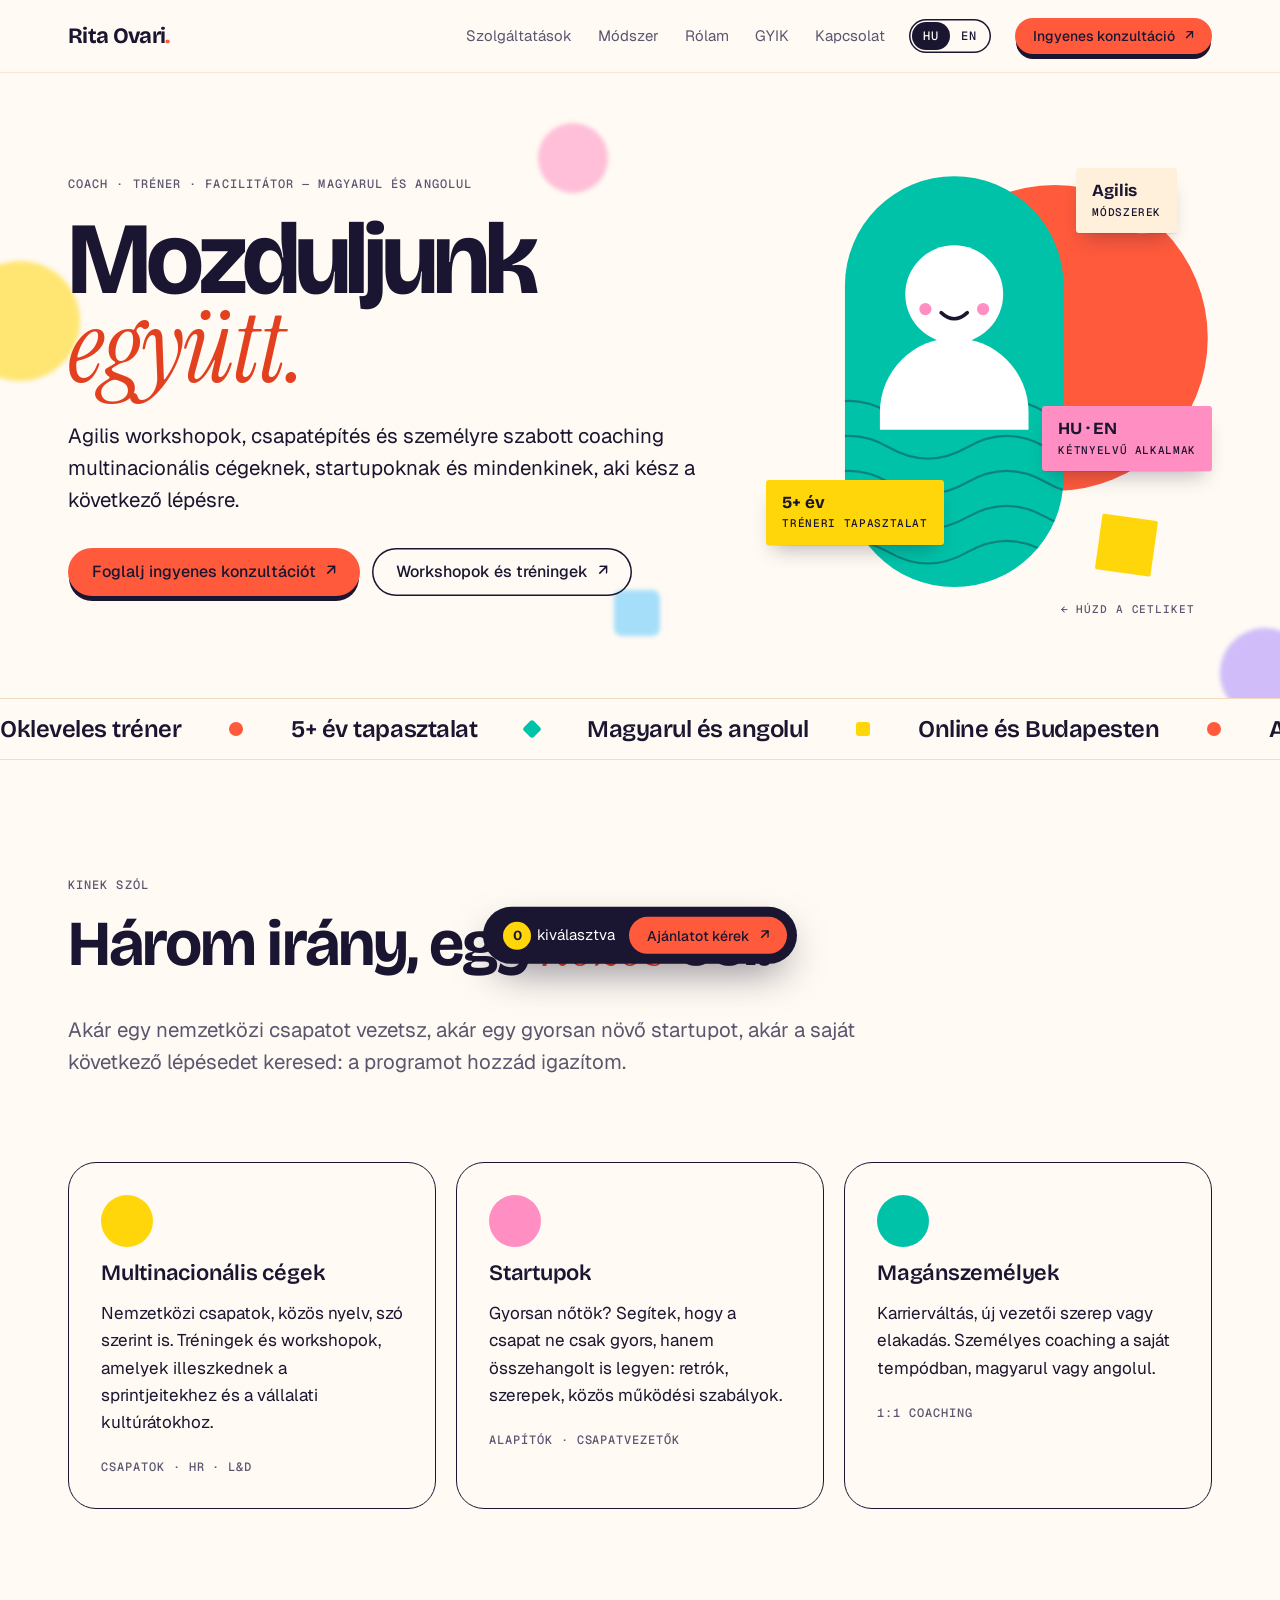
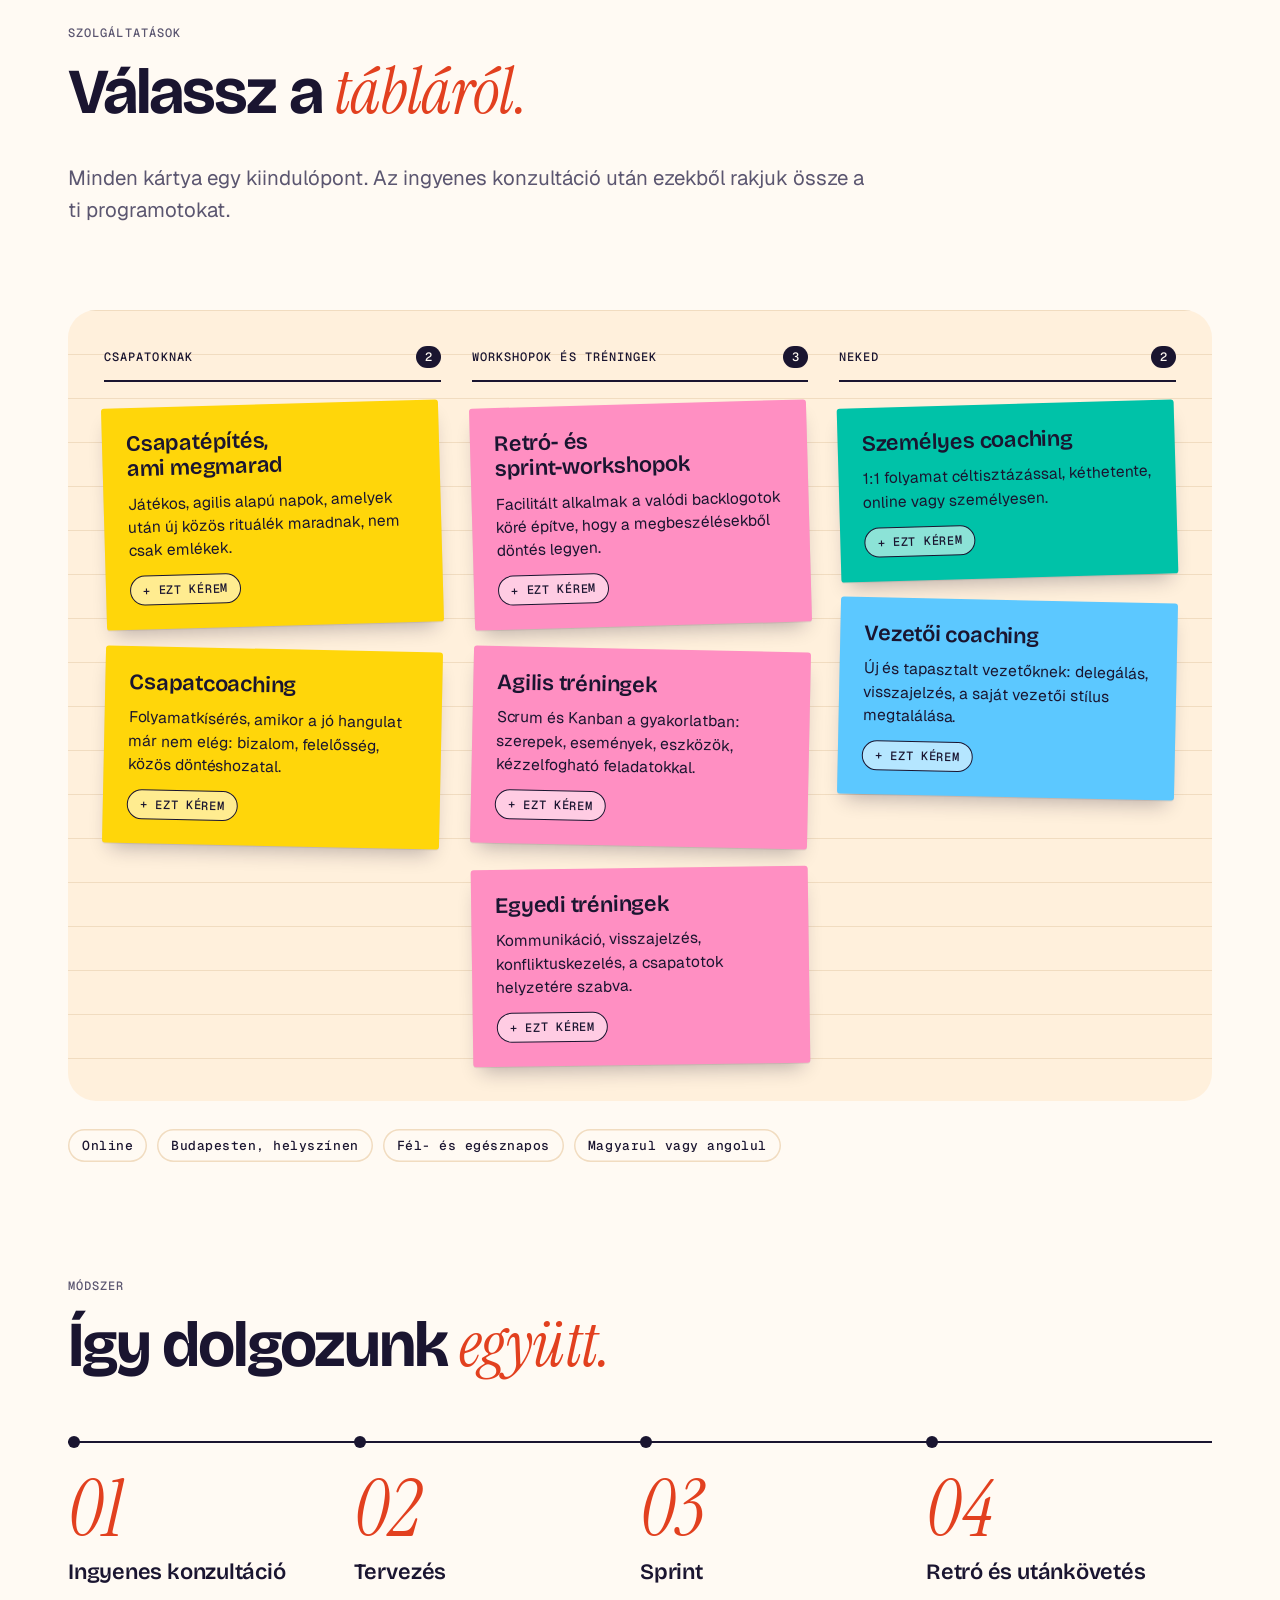
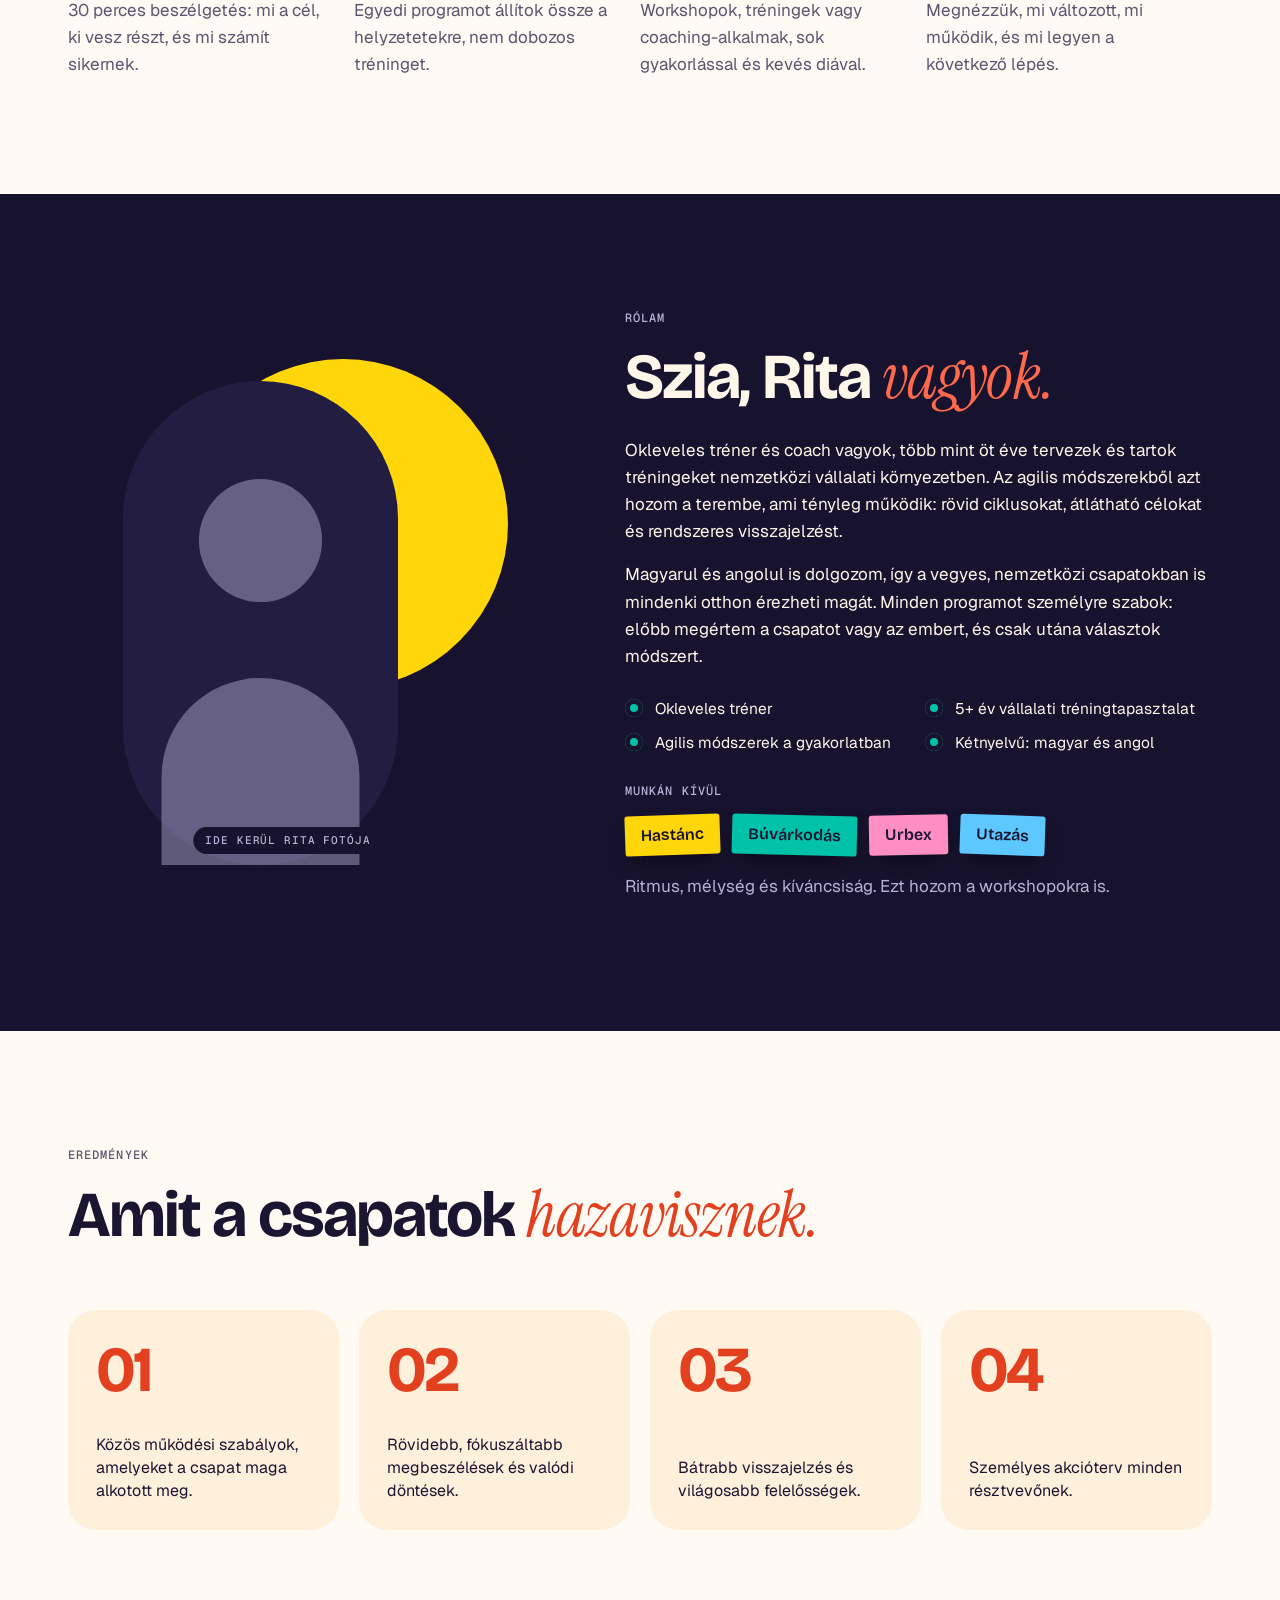
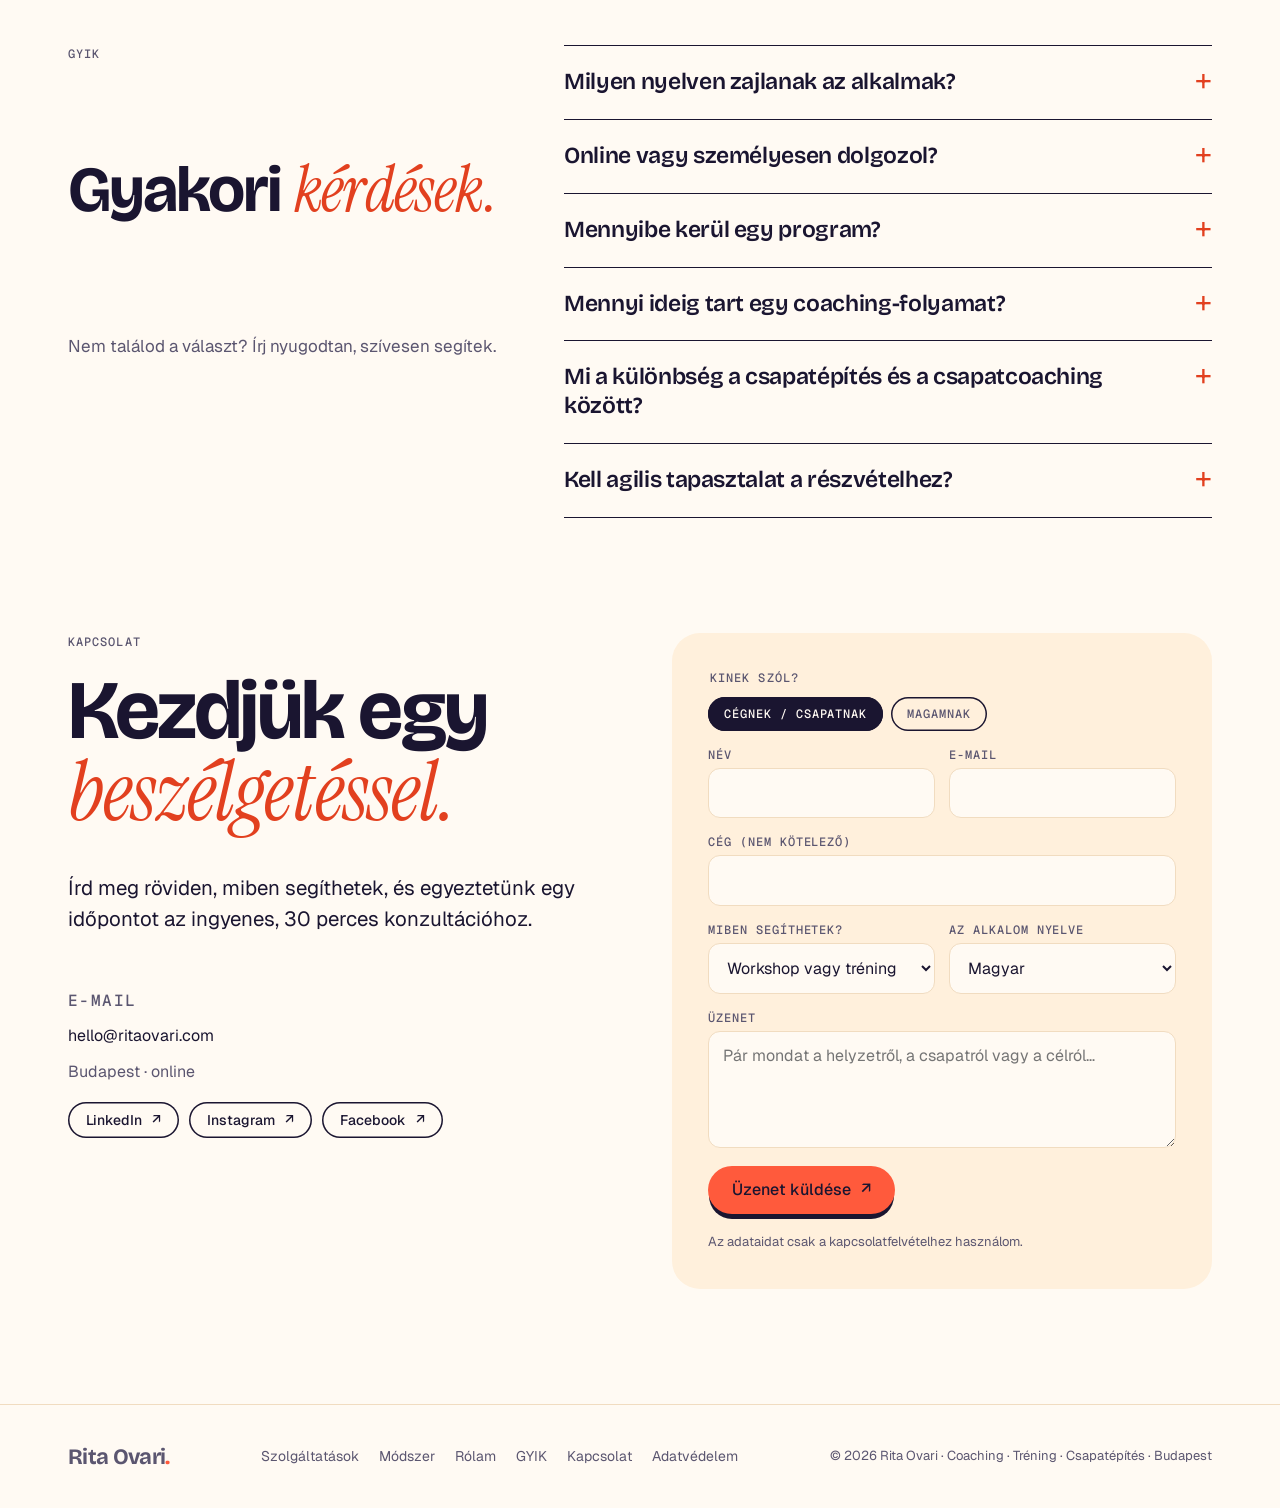
==== commit b2f93ddc: "Brighter palette and playful interactions for Rita Ovari site Bright coral/turquoise/yellow/pink pal" ====
--- a/rita-ovari/site/index.html
+++ b/rita-ovari/site/index.html
@@ -10,8 +10,8 @@
 <link rel="alternate" hreflang="en" href="https://ritaovari.com/en/">
 <link rel="alternate" hreflang="x-default" href="https://ritaovari.com/">
 <meta name="robots" content="index,follow">
-<meta name="theme-color" content="#f4f1ea" media="(prefers-color-scheme: light)">
-<meta name="theme-color" content="#121219" media="(prefers-color-scheme: dark)">
+<meta name="theme-color" content="#fffaf3" media="(prefers-color-scheme: light)">
+<meta name="theme-color" content="#17132e" media="(prefers-color-scheme: dark)">
 <meta property="og:type" content="website">
 <meta property="og:site_name" content="Rita Ovari">
 <meta property="og:title" content="Rita Ovari – Coach és tréner | Csapatépítés, agilis workshopok, coaching Budapest">
@@ -37,43 +37,49 @@
   <a class="btn btn-primary btn-sm" href="#kapcsolat">Ingyenes konzultáció <span class="arr" aria-hidden="true">↗</span></a>
 </div></header>
 <main id="main">
-<section class="hero"><div class="wrap">
+<section class="hero"><span class="blob b1"></span><span class="blob b2"></span><span class="blob b3"></span><span class="blob b4"></span><div class="wrap">
   <div>
     <p class="label">Coach · Tréner · Facilitátor — magyarul és angolul</p>
-    <h1>Mozduljunk <em class="ac">együtt.</em></h1>
+    <h1><span class="sr-only">Mozduljunk együtt.</span><span aria-hidden="true"><span class="w"><span class="ch" style="--i:0">M</span><span class="ch" style="--i:1">o</span><span class="ch" style="--i:2">z</span><span class="ch" style="--i:3">d</span><span class="ch" style="--i:4">u</span><span class="ch" style="--i:5">l</span><span class="ch" style="--i:6">j</span><span class="ch" style="--i:7">u</span><span class="ch" style="--i:8">n</span><span class="ch" style="--i:9">k</span></span> <em class="ac w"><span class="ch" style="--i:10">e</span><span class="ch" style="--i:11">g</span><span class="ch" style="--i:12">y</span><span class="ch" style="--i:13">ü</span><span class="ch" style="--i:14">t</span><span class="ch" style="--i:15">t</span><span class="ch" style="--i:16">.</span></em></span></h1>
     <p class="lead">Agilis workshopok, csapatépítés és személyre szabott coaching multinacionális cégeknek, startupoknak és mindenkinek, aki kész a következő lépésre.</p>
     <div class="ctas"><a class="btn btn-primary" href="#kapcsolat">Foglalj ingyenes konzultációt <span class="arr" aria-hidden="true">↗</span></a><a class="btn btn-ghost" href="#szolgaltatasok">Workshopok és tréningek <span class="arr" aria-hidden="true">↗</span></a></div>
   </div>
-  <div class="hero-art"><svg viewBox="0 0 500 525" role="img" aria-label="Coach · Tréner · Facilitátor — magyarul és angolul">
+  <div class="hero-art" data-art><svg viewBox="0 0 500 525" role="img" aria-label="Coach · Tréner · Facilitátor — magyarul és angolul">
   <defs><clipPath id="pill-hu"><rect x="80" y="30" width="250" height="470" rx="125"/></clipPath></defs>
   <circle cx="320" cy="215" r="175" style="fill:var(--spark)"/>
+  <circle cx="420" cy="70" r="26" style="fill:var(--sky)"/>
   <rect x="80" y="30" width="250" height="470" rx="125" style="fill:var(--lagoon)"/>
   <g clip-path="url(#pill-hu)" style="fill:none;stroke:var(--on-lagoon);stroke-width:2.5;opacity:.35">
     <path d="M40 300 q45 -26 90 0 t90 0 t90 0 t90 0"/><path d="M40 340 q45 -26 90 0 t90 0 t90 0 t90 0"/>
     <path d="M40 380 q45 -26 90 0 t90 0 t90 0 t90 0"/><path d="M40 420 q45 -26 90 0 t90 0 t90 0 t90 0"/>
     <path d="M40 460 q45 -26 90 0 t90 0 t90 0 t90 0"/>
   </g>
-  <circle cx="205" cy="165" r="52" style="fill:var(--on-lagoon);opacity:.92"/>
-  <path d="M120 300 a85 85 0 0 1 170 0 v20 h-170z" style="fill:var(--on-lagoon);opacity:.92"/>
+  <path d="M120 300 a85 85 0 0 1 170 0 v20 h-170z" style="fill:var(--white)"/>
+  <circle cx="205" cy="165" r="56" style="fill:var(--white)"/>
+  <circle cx="186" cy="160" r="11" style="fill:var(--night)"/><circle cx="224" cy="160" r="11" style="fill:var(--night)"/>
+  <circle class="eye" cx="189" cy="157" r="4" style="fill:var(--white)"/><circle class="eye" cx="227" cy="157" r="4" style="fill:var(--white)"/>
+  <rect class="lid" x="172" y="146" width="66" height="28" style="fill:var(--white)"/>
+  <path d="M190 186 q15 14 30 0" style="fill:none;stroke:var(--night);stroke-width:4;stroke-linecap:round"/>
+  <circle cx="172" cy="182" r="7" style="fill:var(--blush)"/><circle cx="238" cy="182" r="7" style="fill:var(--blush)"/>
   <rect x="370" y="420" width="64" height="64" rx="2" transform="rotate(8 402 452)" style="fill:var(--sticky)"/>
-</svg><div class="float f1">5+ év<small>tréneri tapasztalat</small></div><div class="float f2">HU · EN<small>kétnyelvű alkalmak</small></div><div class="float f3">Agilis<small>módszerek</small></div></div>
+</svg><div class="float f1">5+ év<small>tréneri tapasztalat</small></div><div class="float f2">HU · EN<small>kétnyelvű alkalmak</small></div><div class="float f3">Agilis<small>módszerek</small></div><span class="drag-hint" aria-hidden="true">← húzd a cetliket</span></div>
 </div></section>
 <div class="facts" aria-label="Okleveles tréner"><ul><li>Okleveles tréner</li><li>5+ év tapasztalat</li><li>Magyarul és angolul</li><li>Online és Budapesten</li><li>Agilis eszköztár</li><li>Személyre szabott programok</li><li aria-hidden="true">Okleveles tréner</li><li aria-hidden="true">5+ év tapasztalat</li><li aria-hidden="true">Magyarul és angolul</li><li aria-hidden="true">Online és Budapesten</li><li aria-hidden="true">Agilis eszköztár</li><li aria-hidden="true">Személyre szabott programok</li></ul></div>
 
 <section class="sec" aria-labelledby="aud-h"><div class="wrap">
-  <div class="sec-head"><span class="label">Kinek szól</span><h2 id="aud-h">Három irány, egy <em class="ac">közös</em> cél.</h2><p class="lead muted">Akár egy nemzetközi csapatot vezetsz, akár egy gyorsan növő startupot, akár a saját következő lépésedet keresed: a programot hozzád igazítom.</p></div>
-  <div class="aud"><article><span class="dot" style="background:var(--sticky)"></span><h3>Multinacionális cégek</h3><p>Nemzetközi csapatok, közös nyelv, szó szerint is. Tréningek és workshopok, amelyek illeszkednek a sprintjeitekhez és a vállalati kultúrátokhoz.</p><span class="tagline">Csapatok · HR · L&amp;D</span></article><article><span class="dot" style="background:var(--blush)"></span><h3>Startupok</h3><p>Gyorsan nőtök? Segítek, hogy a csapat ne csak gyors, hanem összehangolt is legyen: retrók, szerepek, közös működési szabályok.</p><span class="tagline">Alapítók · Csapatvezetők</span></article><article><span class="dot" style="background:var(--lagoon)"></span><h3>Magánszemélyek</h3><p>Karrierváltás, új vezetői szerep vagy elakadás. Személyes coaching a saját tempódban, magyarul vagy angolul.</p><span class="tagline">1:1 coaching</span></article></div>
+  <div class="sec-head rv"><span class="label">Kinek szól</span><h2 id="aud-h">Három irány, egy <em class="ac">közös</em> cél.</h2><p class="lead muted">Akár egy nemzetközi csapatot vezetsz, akár egy gyorsan növő startupot, akár a saját következő lépésedet keresed: a programot hozzád igazítom.</p></div>
+  <div class="aud"><article class="rv" style="--d:0"><span class="dot" style="background:var(--sticky)"></span><h3>Multinacionális cégek</h3><p>Nemzetközi csapatok, közös nyelv, szó szerint is. Tréningek és workshopok, amelyek illeszkednek a sprintjeitekhez és a vállalati kultúrátokhoz.</p><span class="tagline">Csapatok · HR · L&amp;D</span></article><article class="rv" style="--d:1"><span class="dot" style="background:var(--blush)"></span><h3>Startupok</h3><p>Gyorsan nőtök? Segítek, hogy a csapat ne csak gyors, hanem összehangolt is legyen: retrók, szerepek, közös működési szabályok.</p><span class="tagline">Alapítók · Csapatvezetők</span></article><article class="rv" style="--d:2"><span class="dot" style="background:var(--lagoon)"></span><h3>Magánszemélyek</h3><p>Karrierváltás, új vezetői szerep vagy elakadás. Személyes coaching a saját tempódban, magyarul vagy angolul.</p><span class="tagline">1:1 coaching</span></article></div>
 </div></section>
 
 <section class="sec" id="szolgaltatasok" aria-labelledby="srv-h" style="padding-top:0"><div class="wrap">
-  <div class="sec-head"><span class="label">Szolgáltatások</span><h2 id="srv-h">Válassz a <em class="ac">tábláról.</em></h2><p class="lead muted">Minden kártya egy kiindulópont. Az ingyenes konzultáció után ezekből rakjuk össze a ti programotokat.</p></div>
-  <div class="board"><div class="col"><div class="col-h"><span class="label">Csapatoknak</span><span class="count">2</span></div><article class="note n-sticky"><h3>Csapatépítés, ami megmarad</h3><p>Játékos, agilis alapú napok, amelyek után új közös rituálék maradnak, nem csak emlékek.</p></article><article class="note n-sticky"><h3>Csapatcoaching</h3><p>Folyamatkísérés, amikor a jó hangulat már nem elég: bizalom, felelősség, közös döntéshozatal.</p></article></div><div class="col"><div class="col-h"><span class="label">Workshopok és tréningek</span><span class="count">3</span></div><article class="note n-blush"><h3>Retró- és sprint-workshopok</h3><p>Facilitált alkalmak a valódi backlogotok köré építve, hogy a megbeszélésekből döntés legyen.</p></article><article class="note n-blush"><h3>Agilis tréningek</h3><p>Scrum és Kanban a gyakorlatban: szerepek, események, eszközök, kézzelfogható feladatokkal.</p></article><article class="note n-blush"><h3>Egyedi tréningek</h3><p>Kommunikáció, visszajelzés, konfliktuskezelés, a csapatotok helyzetére szabva.</p></article></div><div class="col"><div class="col-h"><span class="label">Neked</span><span class="count">2</span></div><article class="note n-lagoon"><h3>Személyes coaching</h3><p>1:1 folyamat céltisztázással, kéthetente, online vagy személyesen.</p></article><article class="note n-lagoon"><h3>Vezetői coaching</h3><p>Új és tapasztalt vezetőknek: delegálás, visszajelzés, a saját vezetői stílus megtalálása.</p></article></div></div>
+  <div class="sec-head rv"><span class="label">Szolgáltatások</span><h2 id="srv-h">Válassz a <em class="ac">tábláról.</em></h2><p class="lead muted">Minden kártya egy kiindulópont. Az ingyenes konzultáció után ezekből rakjuk össze a ti programotokat.</p></div>
+  <div class="board rv" data-board><div class="col"><div class="col-h"><span class="label">Csapatoknak</span><span class="count">2</span></div><article class="note n-sticky"><h3>Csapatépítés, ami megmarad</h3><p>Játékos, agilis alapú napok, amelyek után új közös rituálék maradnak, nem csak emlékek.</p><button class="pick" type="button" aria-pressed="false" data-title="Csapatépítés, ami megmarad" data-on="✓ Kiválasztva" data-off="+ Ezt kérem">+ Ezt kérem</button></article><article class="note n-sticky"><h3>Csapatcoaching</h3><p>Folyamatkísérés, amikor a jó hangulat már nem elég: bizalom, felelősség, közös döntéshozatal.</p><button class="pick" type="button" aria-pressed="false" data-title="Csapatcoaching" data-on="✓ Kiválasztva" data-off="+ Ezt kérem">+ Ezt kérem</button></article></div><div class="col"><div class="col-h"><span class="label">Workshopok és tréningek</span><span class="count">3</span></div><article class="note n-blush"><h3>Retró- és sprint-workshopok</h3><p>Facilitált alkalmak a valódi backlogotok köré építve, hogy a megbeszélésekből döntés legyen.</p><button class="pick" type="button" aria-pressed="false" data-title="Retró- és sprint-workshopok" data-on="✓ Kiválasztva" data-off="+ Ezt kérem">+ Ezt kérem</button></article><article class="note n-blush"><h3>Agilis tréningek</h3><p>Scrum és Kanban a gyakorlatban: szerepek, események, eszközök, kézzelfogható feladatokkal.</p><button class="pick" type="button" aria-pressed="false" data-title="Agilis tréningek" data-on="✓ Kiválasztva" data-off="+ Ezt kérem">+ Ezt kérem</button></article><article class="note n-blush"><h3>Egyedi tréningek</h3><p>Kommunikáció, visszajelzés, konfliktuskezelés, a csapatotok helyzetére szabva.</p><button class="pick" type="button" aria-pressed="false" data-title="Egyedi tréningek" data-on="✓ Kiválasztva" data-off="+ Ezt kérem">+ Ezt kérem</button></article></div><div class="col"><div class="col-h"><span class="label">Neked</span><span class="count">2</span></div><article class="note n-lagoon"><h3>Személyes coaching</h3><p>1:1 folyamat céltisztázással, kéthetente, online vagy személyesen.</p><button class="pick" type="button" aria-pressed="false" data-title="Személyes coaching" data-on="✓ Kiválasztva" data-off="+ Ezt kérem">+ Ezt kérem</button></article><article class="note n-sky"><h3>Vezetői coaching</h3><p>Új és tapasztalt vezetőknek: delegálás, visszajelzés, a saját vezetői stílus megtalálása.</p><button class="pick" type="button" aria-pressed="false" data-title="Vezetői coaching" data-on="✓ Kiválasztva" data-off="+ Ezt kérem">+ Ezt kérem</button></article></div></div>
   <div class="formats"><span class="chip">Online</span><span class="chip">Budapesten, helyszínen</span><span class="chip">Fél- és egésznapos</span><span class="chip">Magyarul vagy angolul</span></div>
 </div></section>
 
 <section class="sec" id="modszer" aria-labelledby="proc-h" style="padding-top:0"><div class="wrap">
-  <div class="sec-head"><span class="label">Módszer</span><h2 id="proc-h">Így dolgozunk <em class="ac">együtt.</em></h2></div>
-  <ol class="steps"><li><h3>Ingyenes konzultáció</h3><p>30 perces beszélgetés: mi a cél, ki vesz részt, és mi számít sikernek.</p></li><li><h3>Tervezés</h3><p>Egyedi programot állítok össze a helyzetetekre, nem dobozos tréninget.</p></li><li><h3>Sprint</h3><p>Workshopok, tréningek vagy coaching-alkalmak, sok gyakorlással és kevés diával.</p></li><li><h3>Retró és utánkövetés</h3><p>Megnézzük, mi változott, mi működik, és mi legyen a következő lépés.</p></li></ol>
+  <div class="sec-head rv"><span class="label">Módszer</span><h2 id="proc-h">Így dolgozunk <em class="ac">együtt.</em></h2></div>
+  <ol class="steps" data-steps><li class="rv" style="--d:0"><h3>Ingyenes konzultáció</h3><p>30 perces beszélgetés: mi a cél, ki vesz részt, és mi számít sikernek.</p></li><li class="rv" style="--d:1"><h3>Tervezés</h3><p>Egyedi programot állítok össze a helyzetetekre, nem dobozos tréninget.</p></li><li class="rv" style="--d:2"><h3>Sprint</h3><p>Workshopok, tréningek vagy coaching-alkalmak, sok gyakorlással és kevés diával.</p></li><li class="rv" style="--d:3"><h3>Retró és utánkövetés</h3><p>Megnézzük, mi változott, mi működik, és mi legyen a következő lépés.</p></li></ol>
 </div></section>
 
 <section class="sec band-dark about" id="rolam" aria-labelledby="about-h"><div class="wrap">
@@ -97,12 +103,12 @@
 </div></section>
 
 <section class="sec" aria-labelledby="out-h"><div class="wrap">
-  <div class="sec-head"><span class="label">Eredmények</span><h2 id="out-h">Amit a csapatok <em class="ac">hazavisznek.</em></h2></div>
-  <div class="outs"><div><b>01</b><p>Közös működési szabályok, amelyeket a csapat maga alkotott meg.</p></div><div><b>02</b><p>Rövidebb, fókuszáltabb megbeszélések és valódi döntések.</p></div><div><b>03</b><p>Bátrabb visszajelzés és világosabb felelősségek.</p></div><div><b>04</b><p>Személyes akcióterv minden résztvevőnek.</p></div></div>
+  <div class="sec-head rv"><span class="label">Eredmények</span><h2 id="out-h">Amit a csapatok <em class="ac">hazavisznek.</em></h2></div>
+  <div class="outs"><div class="rv" style="--d:0"><b>01</b><p>Közös működési szabályok, amelyeket a csapat maga alkotott meg.</p></div><div class="rv" style="--d:1"><b>02</b><p>Rövidebb, fókuszáltabb megbeszélések és valódi döntések.</p></div><div class="rv" style="--d:2"><b>03</b><p>Bátrabb visszajelzés és világosabb felelősségek.</p></div><div class="rv" style="--d:3"><b>04</b><p>Személyes akcióterv minden résztvevőnek.</p></div></div>
 </div></section>
 
 <section class="sec faq" id="gyik" aria-labelledby="faq-h" style="padding-top:0"><div class="wrap">
-  <div class="sec-head"><span class="label">GYIK</span><h2 id="faq-h">Gyakori <em class="ac">kérdések.</em></h2><p class="muted">Nem találod a választ? Írj nyugodtan, szívesen segítek.</p></div>
+  <div class="sec-head rv"><span class="label">GYIK</span><h2 id="faq-h">Gyakori <em class="ac">kérdések.</em></h2><p class="muted">Nem találod a választ? Írj nyugodtan, szívesen segítek.</p></div>
   <div><details><summary>Milyen nyelven zajlanak az alkalmak?</summary><p>Magyarul vagy angolul. Vegyes, nemzetközi csapatoknál akár mindkét nyelven, ahogy a csoportnak a legkényelmesebb.</p></details><details><summary>Online vagy személyesen dolgozol?</summary><p>Mindkettő működik. Online bárhonnan, személyesen Budapesten és környékén. Más helyszín egyeztetés alapján lehetséges.</p></details><details><summary>Mennyibe kerül egy program?</summary><p>Minden program egyedi, ezért nincs fix árlista. Az ingyenes konzultáció után pontos, írásos ajánlatot küldök.</p></details><details><summary>Mennyi ideig tart egy coaching-folyamat?</summary><p>Ez a céltól függ. Az első beszélgetésen közösen döntjük el az alkalmak számát és gyakoriságát.</p></details><details><summary>Mi a különbség a csapatépítés és a csapatcoaching között?</summary><p>A csapatépítés közös élmény és kapcsolódás, jellemzően egy-két nap. A csapatcoaching hosszabb folyamat, amely konkrét működési elakadásokon dolgozik.</p></details><details><summary>Kell agilis tapasztalat a részvételhez?</summary><p>Nem. Az agilis eszközöket mindig a csapat szintjéhez igazítom, a kezdőktől a tapasztalt Scrum-csapatokig.</p></details></div>
 </div></section>
 
@@ -130,6 +136,7 @@
   </form>
 </div></section>
 </main>
+<div class="tray" data-tray role="status" aria-live="polite"><span><b data-count>0</b>kiválasztva</span><a class="btn btn-sm" href="#kapcsolat" data-tray-go data-prefill="Ezek érdekelnek:">Ajánlatot kérek <span class="arr" aria-hidden="true">↗</span></a></div>
 <footer><div class="wrap">
   <a class="mark" href="#main">Rita Ovari<i>.</i></a>
   <nav aria-label="Footer"><a href="#szolgaltatasok">Szolgáltatások</a><a href="#modszer">Módszer</a><a href="#rolam">Rólam</a><a href="#gyik">GYIK</a><a href="#kapcsolat">Kapcsolat</a><a href="#">Adatvédelem</a></nav>
--- a/rita-ovari/site/assets/styles.css
+++ b/rita-ovari/site/assets/styles.css
@@ -1,23 +1,27 @@
 /* Layout: one long page, light paper ground broken by one "deep dive" dark band; services shown as a kanban board of sticky notes. */
+/* Layout: one long page, bright paper ground broken by one "deep dive" band; services are a kanban board of sticky notes you can pick. */
 :root{
-  --bg:#f4f1ea; --bg-raised:#e9e4d8; --hairline:#c9c2b3; --ink:#16151d; --ink-muted:#5a5866;
-  --night:#16151d; --spark:#c4381b; --on-spark:#ffffff; --lagoon:#0b6e69; --on-lagoon:#ffffff;
-  --sticky:#ffd23f; --blush:#ffc7b5;
-  --shadow-note:0 1px 0 rgba(22,21,29,.08),0 10px 18px -8px rgba(22,21,29,.28);
+  --bg:#fffaf3; --bg-raised:#fff0dc; --hairline:#f1dcc0; --ink:#1a1530; --ink-muted:#5b5670;
+  --night:#1a1530; --white:#ffffff;
+  --spark:#ff5a3c; --spark-ink:#e2401f; --on-spark:#1a1530;
+  --lagoon:#00c2a8; --on-lagoon:#1a1530;
+  --sticky:#ffd60a; --blush:#ff8fc2; --sky:#5cc8ff; --lilac:#a98bff;
+  --shadow-note:0 1px 0 rgba(26,21,48,.08),0 12px 20px -8px rgba(26,21,48,.3);
   --font-display:"Bricolage Grotesque","Arial Narrow",system-ui,sans-serif;
   --font-serif:"Instrument Serif",Georgia,serif;
   --font-sans:Geist,system-ui,-apple-system,"Segoe UI",sans-serif;
   --font-mono:"Geist Mono",ui-monospace,Menlo,monospace;
-  --radius-xs:2px; --radius-lg:28px; --radius-pill:999px;
+  --radius-xs:3px; --radius-lg:28px; --radius-pill:999px;
   --gutter:clamp(16px,4vw,48px); --section:clamp(64px,9vw,120px);
+  --bounce:cubic-bezier(.34,1.56,.64,1);
 }
 @media (prefers-color-scheme:dark){
-  :root:not([data-theme="light"]){--bg:#121219;--bg-raised:#1d1c26;--hairline:#3a3946;--ink:#f4f1ea;--ink-muted:#a9a6b5;--spark:#ff6b4a;--on-spark:#16151d;--lagoon:#3dd9c5;--on-lagoon:#16151d;--shadow-note:0 10px 22px -8px rgba(0,0,0,.6);color-scheme:dark}
-  :root:not([data-theme="light"]) .band-dark{--bg:#1d1c26;--bg-raised:#272633}
+  :root:not([data-theme="light"]){--bg:#17132e;--bg-raised:#231d42;--hairline:#3a3360;--ink:#fff6ea;--ink-muted:#b8b2d6;--spark-ink:#ff6a4d;--shadow-note:0 12px 24px -8px rgba(0,0,0,.6);color-scheme:dark}
+  :root:not([data-theme="light"]) .band-dark{--bg:#231d42;--bg-raised:#2d2654}
 }
-:root[data-theme="dark"]{--bg:#121219;--bg-raised:#1d1c26;--hairline:#3a3946;--ink:#f4f1ea;--ink-muted:#a9a6b5;--spark:#ff6b4a;--on-spark:#16151d;--lagoon:#3dd9c5;--on-lagoon:#16151d;--shadow-note:0 10px 22px -8px rgba(0,0,0,.6);color-scheme:dark}
-:root[data-theme="dark"] .band-dark{--bg:#1d1c26;--bg-raised:#272633}
-.band-dark{--bg:#121219;--bg-raised:#1d1c26;--hairline:#3a3946;--ink:#f4f1ea;--ink-muted:#a9a6b5;--spark:#ff6b4a;--on-spark:#16151d;--lagoon:#3dd9c5;--on-lagoon:#16151d;--shadow-note:0 10px 22px -8px rgba(0,0,0,.6)}
+:root[data-theme="dark"]{--bg:#17132e;--bg-raised:#231d42;--hairline:#3a3360;--ink:#fff6ea;--ink-muted:#b8b2d6;--spark-ink:#ff6a4d;--shadow-note:0 12px 24px -8px rgba(0,0,0,.6);color-scheme:dark}
+:root[data-theme="dark"] .band-dark{--bg:#231d42;--bg-raised:#2d2654}
+.band-dark{--bg:#17132e;--bg-raised:#231d42;--hairline:#3a3360;--ink:#fff6ea;--ink-muted:#b8b2d6;--spark-ink:#ff6a4d;--shadow-note:0 12px 24px -8px rgba(0,0,0,.6)}
 
 *{box-sizing:border-box}
 html{scroll-behavior:smooth;scroll-padding-top:88px}
@@ -30,7 +34,8 @@
 h1,h2,h3{font-family:var(--font-display);margin:0;text-wrap:balance;letter-spacing:-.03em;line-height:.98}
 h2{font-size:clamp(36px,5.2vw,64px);font-weight:700}
 h3{font-size:22px;font-weight:600;letter-spacing:-.01em;line-height:1.15}
-em.ac{font-family:var(--font-serif);font-style:italic;font-weight:400;letter-spacing:-.01em;color:var(--spark)}
+em.ac{font-family:var(--font-serif);font-style:italic;font-weight:400;letter-spacing:-.01em;color:var(--spark-ink);display:inline-block;transition:transform .4s var(--bounce)}
+em.ac:hover{transform:rotate(-4deg) scale(1.06)}
 .label{font-family:var(--font-mono);font-size:12px;font-weight:500;letter-spacing:.09em;text-transform:uppercase;color:var(--ink-muted)}
 .lead{font-size:clamp(18px,1.6vw,21px);line-height:1.55;max-width:58ch;color:var(--ink)}
 .muted{color:var(--ink-muted)}
@@ -45,7 +50,10 @@
 .btn-primary{background:var(--spark);color:var(--on-spark)}
 .btn-secondary{background:var(--lagoon);color:var(--on-lagoon)}
 .btn-ghost{color:var(--ink);box-shadow:inset 0 0 0 1.5px var(--ink);background:transparent}
-.btn:hover{background:var(--ink);color:var(--bg)}
+.btn:hover{background:var(--ink);color:var(--bg);transform:translateY(-2px)}
+.btn:active{transform:scale(.95)}
+.btn-primary{box-shadow:0 6px 0 -1px var(--ink)}
+.btn-primary:hover{box-shadow:0 8px 0 -1px var(--spark)}
 .btn-sm{padding:11px 18px;font-size:14px}
 
 /* header */
@@ -82,13 +90,19 @@
 .facts{border-block:1px solid var(--hairline);overflow:hidden;background:var(--bg)}
 .facts ul{list-style:none;margin:0;padding:18px 0;display:flex;gap:48px;width:max-content;animation:tick 38s linear infinite}
 .facts li{font:600 clamp(18px,2vw,24px)/1 var(--font-display);letter-spacing:-.02em;white-space:nowrap;display:flex;align-items:center;gap:48px}
-.facts li::after{content:"";width:10px;height:10px;border-radius:50%;background:var(--spark)}
+.facts li::after{content:"";width:14px;height:14px;border-radius:50%;background:var(--spark)}
+.facts li:nth-child(3n+2)::after{background:var(--lagoon);border-radius:3px;transform:rotate(45deg)}
+.facts li:nth-child(3n)::after{background:var(--sticky);border-radius:3px}
+.facts:hover ul{animation-play-state:paused}
 @keyframes tick{to{transform:translateX(-50%)}}
 
 /* audiences */
 .aud{display:grid;grid-template-columns:repeat(3,minmax(0,1fr));gap:20px}
 .aud article{border-radius:var(--radius-lg);padding:32px;display:grid;gap:14px;align-content:start;min-width:0;border:1.5px solid var(--ink);background:var(--bg)}
-.aud .dot{width:44px;height:44px;border-radius:50%}
+.aud .dot{width:52px;height:52px;border-radius:50%;transition:transform .5s var(--bounce)}
+.aud article{transition:transform .35s var(--bounce),box-shadow .35s}
+.aud article:hover{transform:translateY(-6px) rotate(-.6deg);box-shadow:8px 8px 0 var(--ink)}
+.aud article:hover .dot{transform:scale(1.25) rotate(20deg);border-radius:30%}
 .aud p{margin:0}
 .aud .tagline{font:500 12px/1.3 var(--font-mono);letter-spacing:.08em;text-transform:uppercase;color:var(--ink-muted);margin-top:auto;padding-top:10px}
 @media (max-width:860px){.aud{grid-template-columns:1fr}}
@@ -103,7 +117,7 @@
 .note:hover{transform:translateY(-4px) rotate(0)}
 .note p{margin:0;font-size:15.5px;line-height:1.5}
 .col .note:nth-of-type(1){--r:-1.6deg}.col .note:nth-of-type(2){--r:1.2deg}.col .note:nth-of-type(3){--r:-.8deg}
-.n-sticky{background:var(--sticky)}.n-blush{background:var(--blush)}.n-lagoon{background:var(--lagoon);color:var(--on-lagoon)}
+.n-sticky{background:var(--sticky)}.n-blush{background:var(--blush)}.n-lagoon{background:var(--lagoon)}.n-sky{background:var(--sky)}
 .formats{display:flex;flex-wrap:wrap;gap:10px;margin-top:28px}
 .chip{font:500 13px/1 var(--font-mono);letter-spacing:.04em;padding:10px 14px;border-radius:var(--radius-pill);box-shadow:inset 0 0 0 1.5px var(--hairline)}
 @media (max-width:900px){.board{grid-template-columns:1fr}}
@@ -111,7 +125,7 @@
 /* process */
 .steps{list-style:none;margin:0;padding:0;display:grid;grid-template-columns:repeat(4,minmax(0,1fr));gap:0;counter-reset:s}
 .steps li{padding:28px 24px 0 0;border-top:2px solid var(--ink);display:grid;gap:12px;align-content:start;min-width:0;position:relative}
-.steps li::before{counter-increment:s;content:counter(s,decimal-leading-zero);font:400 italic clamp(56px,6vw,84px)/1 var(--font-serif);color:var(--spark)}
+.steps li::before{counter-increment:s;content:counter(s,decimal-leading-zero);font:400 italic clamp(56px,6vw,84px)/1 var(--font-serif);color:var(--spark-ink)}
 .steps li::after{content:"";position:absolute;top:-7px;left:0;width:12px;height:12px;border-radius:50%;background:var(--ink)}
 .steps p{margin:0;color:var(--ink-muted)}
 @media (max-width:900px){.steps{grid-template-columns:repeat(2,minmax(0,1fr));row-gap:40px}}
@@ -125,19 +139,19 @@
 .about p{margin:0 0 16px;max-width:60ch}
 .creds{list-style:none;padding:0;margin:28px 0;display:grid;grid-template-columns:repeat(2,minmax(0,1fr));gap:12px}
 .creds li{display:flex;gap:12px;align-items:flex-start;font-size:15.5px;line-height:1.4}
-.creds li::before{content:"";flex:none;width:18px;height:18px;margin-top:1px;border-radius:50%;background:var(--lagoon);box-shadow:inset 0 0 0 5px var(--bg)}
+.creds li::before{content:"";flex:none;width:18px;height:18px;margin-top:1px;border-radius:50%;background:var(--lagoon);box-shadow:inset 0 0 0 5px var(--bg);animation:pulse 2.4s ease-in-out infinite}
 .offclock{display:flex;flex-wrap:wrap;gap:12px;margin-top:8px}
 .offclock span{padding:12px 16px;border-radius:var(--radius-xs);font:600 16px/1 var(--font-display);color:var(--night);box-shadow:var(--shadow-note)}
 .offclock span:nth-child(1){background:var(--sticky);transform:rotate(-2deg)}
-.offclock span:nth-child(2){background:var(--lagoon);color:var(--on-lagoon);transform:rotate(1.5deg)}
+.offclock span:nth-child(2){background:var(--lagoon);transform:rotate(1.5deg)}
 .offclock span:nth-child(3){background:var(--blush);transform:rotate(-1deg)}
-.offclock span:nth-child(4){background:var(--spark);color:var(--on-spark);transform:rotate(2deg)}
+.offclock span:nth-child(4){background:var(--sky);transform:rotate(2deg)}
 @media (max-width:860px){.about .wrap{grid-template-columns:1fr}.portrait{max-width:340px}.creds{grid-template-columns:1fr}}
 
 /* outcomes */
 .outs{display:grid;grid-template-columns:repeat(4,minmax(0,1fr));gap:20px}
-.outs div{background:var(--bg-raised);border-radius:var(--radius-lg);padding:28px;display:grid;gap:18px;align-content:space-between;min-height:220px;min-width:0}
-.outs b{font:700 clamp(44px,5vw,64px)/1 var(--font-display);letter-spacing:-.04em;color:var(--spark)}
+.outs div{transition:transform .35s var(--bounce),background .3s;background:var(--bg-raised);border-radius:var(--radius-lg);padding:28px;display:grid;gap:18px;align-content:space-between;min-height:220px;min-width:0}
+.outs b{font:700 clamp(44px,5vw,64px)/1 var(--font-display);letter-spacing:-.04em;color:var(--spark-ink)}
 .outs p{margin:0;font-size:16px;line-height:1.45}
 @media (max-width:900px){.outs{grid-template-columns:repeat(2,minmax(0,1fr))}}
 @media (max-width:520px){.outs{grid-template-columns:1fr}.outs div{min-height:0}}
@@ -148,7 +162,7 @@
 .faq details:last-child{border-bottom:1.5px solid var(--ink)}
 .faq summary{cursor:pointer;list-style:none;display:flex;justify-content:space-between;gap:24px;font:600 clamp(19px,2vw,23px)/1.25 var(--font-display);letter-spacing:-.015em}
 .faq summary::-webkit-details-marker{display:none}
-.faq summary::after{content:"+";font:400 30px/0.8 var(--font-sans);color:var(--spark);transition:transform .2s}
+.faq summary::after{content:"+";font:400 30px/0.8 var(--font-sans);color:var(--spark-ink);transition:transform .2s}
 .faq details[open] summary::after{transform:rotate(45deg)}
 .faq details p{margin:14px 0 0;color:var(--ink-muted);max-width:62ch}
 @media (max-width:860px){.faq .wrap{grid-template-columns:1fr}}
@@ -183,4 +197,69 @@
 footer a:hover{color:var(--ink)}
 footer small{color:var(--ink-muted);font-size:13px}
 
+/* ---------- playful layer ---------- */
+.hero{position:relative;overflow:hidden}
+.blob{position:absolute;border-radius:50%;opacity:.55;filter:blur(2px);pointer-events:none;animation:drift 14s ease-in-out infinite}
+.b1{width:120px;height:120px;background:var(--sticky);left:-40px;top:30%}
+.b2{width:70px;height:70px;background:var(--blush);left:42%;top:8%;animation-delay:-4s}
+.b3{width:46px;height:46px;background:var(--sky);left:48%;bottom:10%;animation-delay:-8s;border-radius:8px}
+.b4{width:90px;height:90px;background:var(--lilac);right:-30px;bottom:-20px;animation-delay:-2s}
+@keyframes drift{0%,100%{transform:translate(0,0) rotate(0)}33%{transform:translate(18px,-22px) rotate(25deg)}66%{transform:translate(-14px,12px) rotate(-15deg)}}
+.hero .wrap{position:relative}
+/* headline: letters hop in, then wobble on hover */
+.hero h1 .w{display:inline-block;white-space:nowrap}
+.hero h1 .ch{display:inline-block;animation:hop .7s var(--bounce) both;animation-delay:calc(var(--i)*45ms)}
+.hero h1 .ch:hover{animation:wiggle .5s ease}
+@keyframes hop{from{transform:translateY(.6em) scale(.6);opacity:0}to{transform:none;opacity:1}}
+@keyframes wiggle{0%,100%{transform:none}25%{transform:translateY(-.12em) rotate(-8deg)}60%{transform:translateY(.04em) rotate(6deg)}}
+.hero .label,.hero .lead,.hero .ctas{animation:rise .8s var(--bounce) both}
+.hero .lead{animation-delay:.35s}.hero .ctas{animation-delay:.5s}
+@keyframes rise{from{transform:translateY(20px);opacity:0}to{transform:none;opacity:1}}
+.hero-art{animation:popin .9s var(--bounce) .2s both}
+@keyframes popin{from{transform:scale(.7) rotate(-6deg);opacity:0}to{transform:none;opacity:1}}
+.eye{transition:transform .12s ease-out}
+.lid{animation:blink 5s infinite;transform-origin:center;transform-box:fill-box}
+@keyframes blink{0%,92%,100%{transform:scaleY(0)}95%{transform:scaleY(1)}}
+.float{cursor:grab;touch-action:none;user-select:none;z-index:2}
+.float.drag{cursor:grabbing;animation:none;transform:rotate(0) scale(1.08);box-shadow:0 22px 30px -10px rgba(26,21,48,.45);z-index:5}
+.drag-hint{position:absolute;right:4%;bottom:-6px;font:500 11px/1 var(--font-mono);letter-spacing:.08em;text-transform:uppercase;color:var(--ink-muted);animation:nudge 2.4s ease-in-out infinite}
+@keyframes nudge{0%,100%{transform:translateX(0)}50%{transform:translateX(-6px)}}
+@keyframes pulse{0%,100%{transform:scale(1)}50%{transform:scale(1.18)}}
+/* scroll reveal: content is visible at rest; .in replays a pop when it enters */
+.rv.in{animation:rise .8s var(--bounce) backwards;animation-delay:calc(var(--d,0)*90ms)}
+/* service note picking */
+.note{position:relative}
+.pick{justify-self:start;margin-top:4px;font:500 12px/1 var(--font-mono);letter-spacing:.06em;text-transform:uppercase;color:var(--night);background:rgba(255,255,255,.55);border:1.5px solid var(--night);border-radius:var(--radius-pill);padding:8px 12px;cursor:pointer;transition:transform .3s var(--bounce),background .2s}
+.pick:hover{transform:scale(1.06)}
+.pick[aria-pressed="true"]{background:var(--night);color:var(--white)}
+.note.picked{transform:rotate(0) scale(1.02);outline:3px solid var(--night);outline-offset:4px}
+.note.picked::before{content:"";position:absolute;top:-10px;left:50%;width:20px;height:20px;margin-left:-10px;border-radius:50%;background:var(--spark);box-shadow:inset -3px -3px 0 rgba(0,0,0,.18),0 3px 4px rgba(0,0,0,.25);animation:pin .45s var(--bounce)}
+@keyframes pin{from{transform:translateY(-30px) scale(1.6);opacity:0}to{transform:none;opacity:1}}
+.tray{position:fixed;left:50%;bottom:calc(16px + env(safe-area-inset-bottom,0px));z-index:30;transform:translate(-50%,140%);transition:transform .5s var(--bounce);display:flex;align-items:center;gap:14px;background:var(--night);color:var(--white);padding:10px 10px 10px 20px;border-radius:var(--radius-pill);box-shadow:0 16px 40px -12px rgba(26,21,48,.6);max-width:calc(100% - 32px)}
+.tray.show{transform:translate(-50%,0)}
+.tray b{display:inline-grid;place-items:center;min-width:28px;height:28px;border-radius:50%;background:var(--sticky);color:var(--night);font:700 14px/1 var(--font-display);margin-right:6px}
+.tray .btn{background:var(--spark);color:var(--night);box-shadow:none}
+.tray span{font-size:15px;white-space:nowrap}
+.tray.bump b{animation:pulse .4s var(--bounce)}
+/* process line draws itself */
+.steps{position:relative}
+.steps::before{content:"";position:absolute;left:0;top:-1px;height:4px;width:calc(var(--p,0)*100%);background:linear-gradient(90deg,var(--spark),var(--sticky),var(--lagoon));border-radius:4px;z-index:1;transition:width .2s linear}
+.steps li:hover::before{animation:wiggle .5s ease}
+/* hobby chips */
+.offclock span{cursor:default;transition:transform .35s var(--bounce);position:relative}
+.offclock span:hover{transform:rotate(0) scale(1.12) translateY(-4px)}
+.offclock span:nth-child(1):hover{animation:sway .6s ease-in-out infinite}
+@keyframes sway{0%,100%{transform:rotate(-6deg) scale(1.1)}50%{transform:rotate(6deg) scale(1.1)}}
+.bubble{position:absolute;bottom:100%;width:8px;height:8px;border-radius:50%;border:2px solid var(--lagoon);pointer-events:none;animation:up 1.2s ease-out forwards}
+@keyframes up{to{transform:translateY(-60px) scale(1.4);opacity:0}}
+.outs div:hover{transform:translateY(-6px) rotate(1deg);background:var(--sticky);color:var(--night)}
+.outs div:nth-child(2):hover{background:var(--blush)}.outs div:nth-child(3):hover{background:var(--lagoon)}.outs div:nth-child(4):hover{background:var(--sky)}
+.outs div:hover b{color:var(--night)}
+/* confetti of tiny notes */
+.confetti{position:fixed;width:12px;height:12px;border-radius:2px;pointer-events:none;z-index:60;animation:fall 1.3s cubic-bezier(.2,.6,.4,1) forwards}
+@keyframes fall{to{transform:translate(var(--x),var(--y)) rotate(var(--r));opacity:0}}
+.mark i{display:inline-block;transition:transform .4s var(--bounce)}
+.mark:hover i{transform:translateY(-6px) scale(1.4)}
+
 @media (prefers-reduced-motion:reduce){*{animation:none!important;transition:none!important;scroll-behavior:auto!important}}
+.sr-only{position:absolute;width:1px;height:1px;overflow:hidden;clip:rect(0 0 0 0);white-space:nowrap}
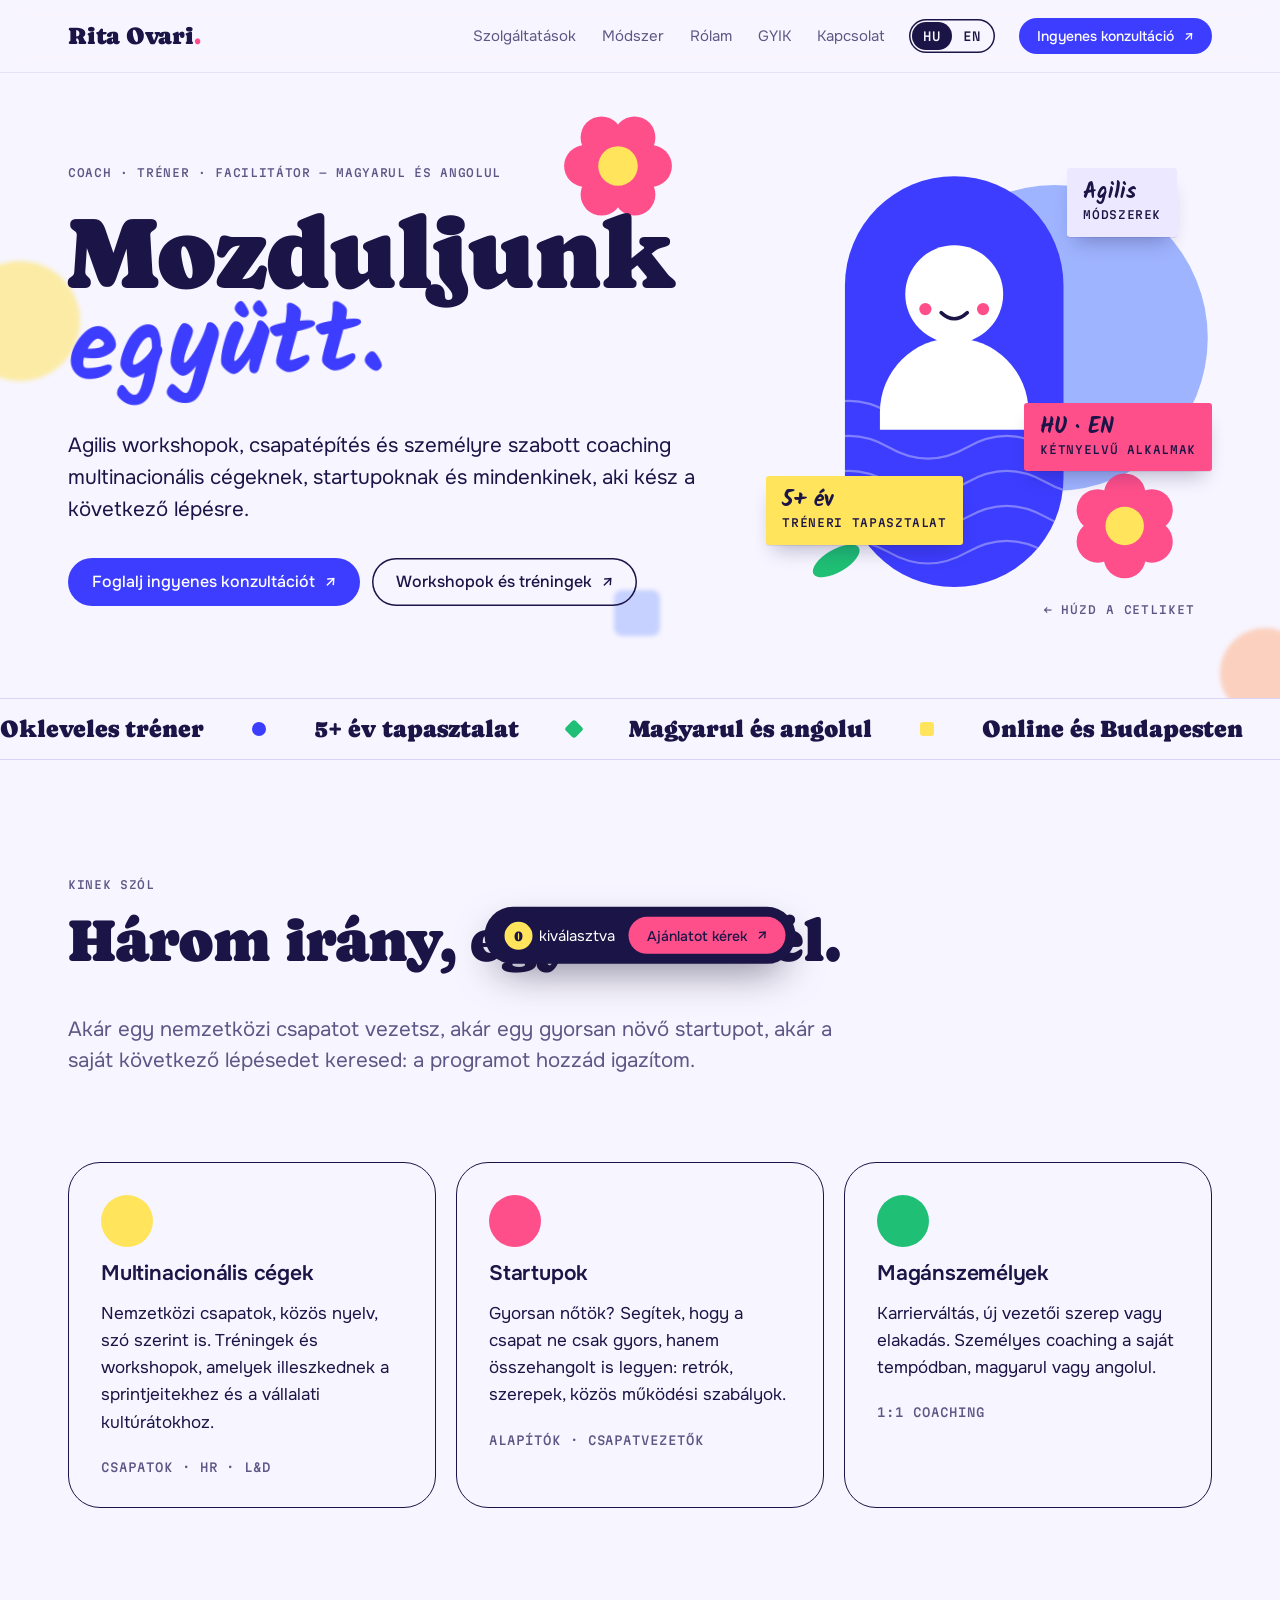
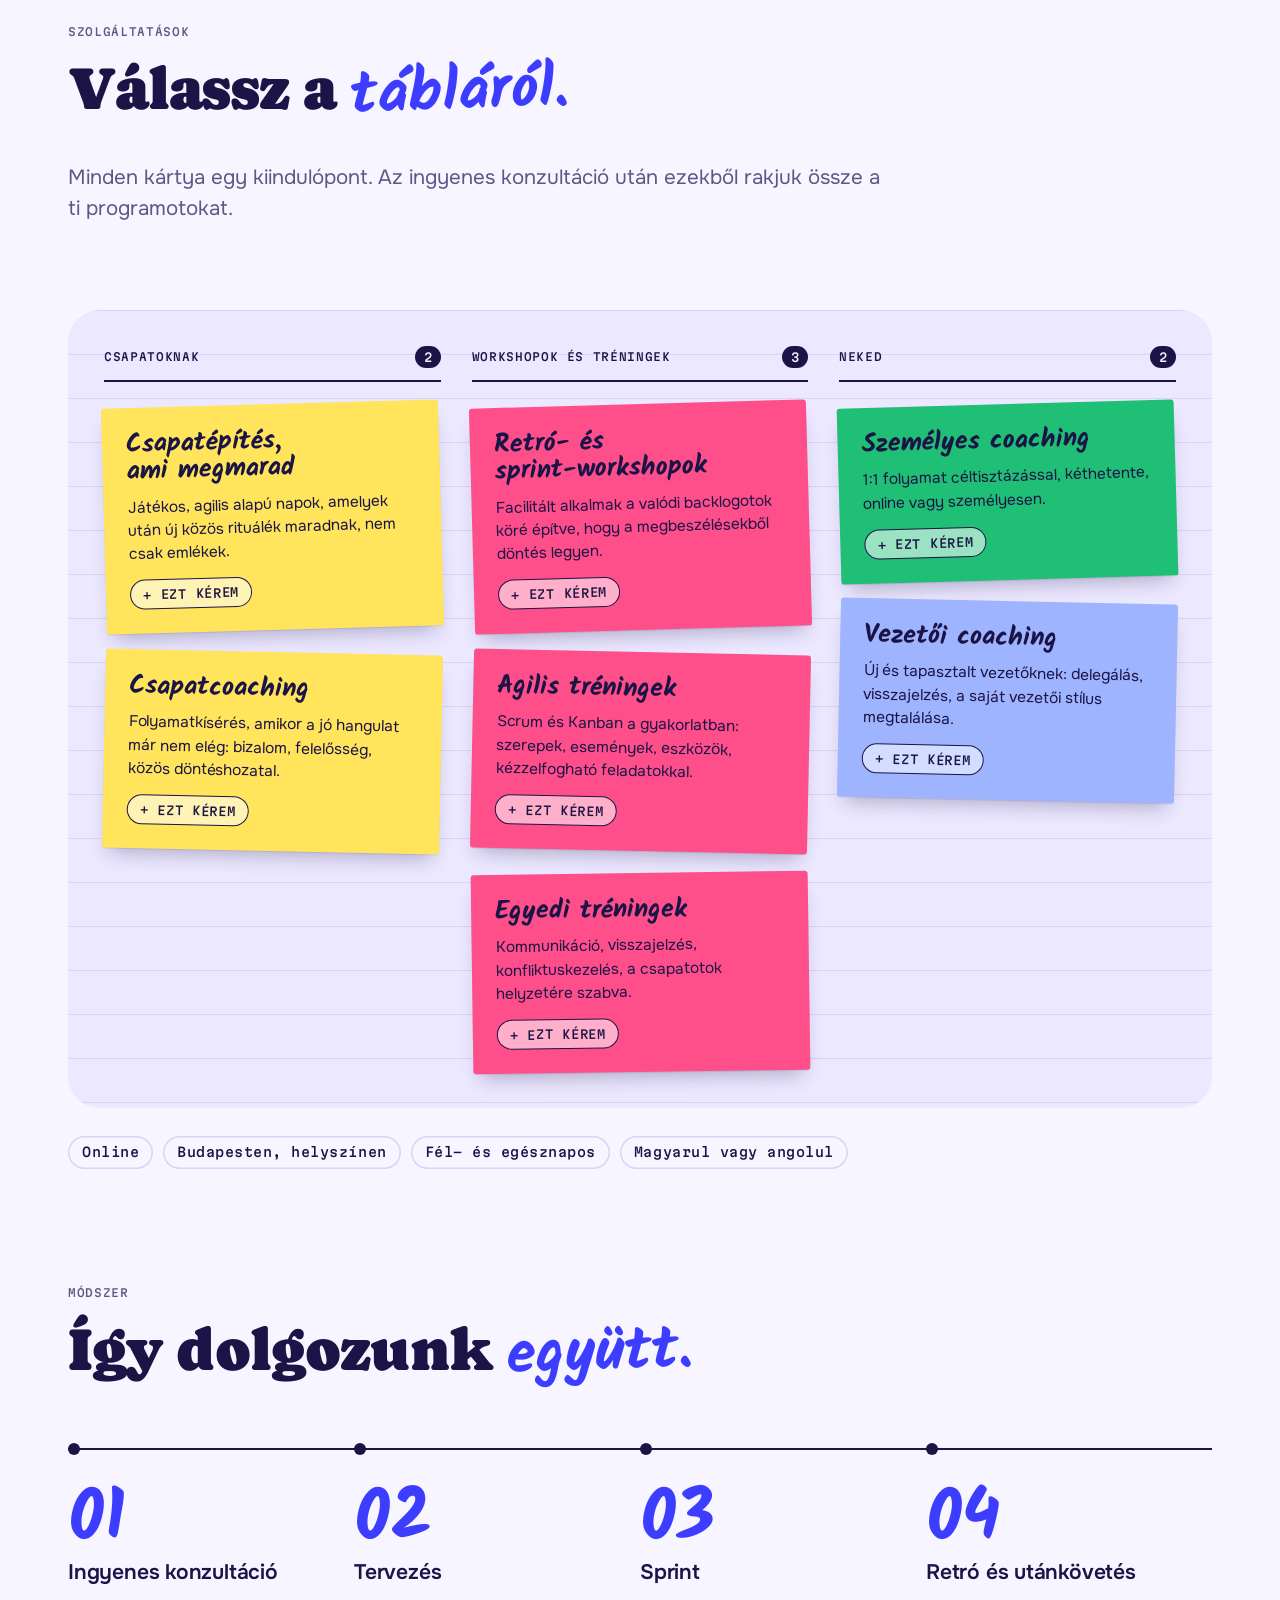
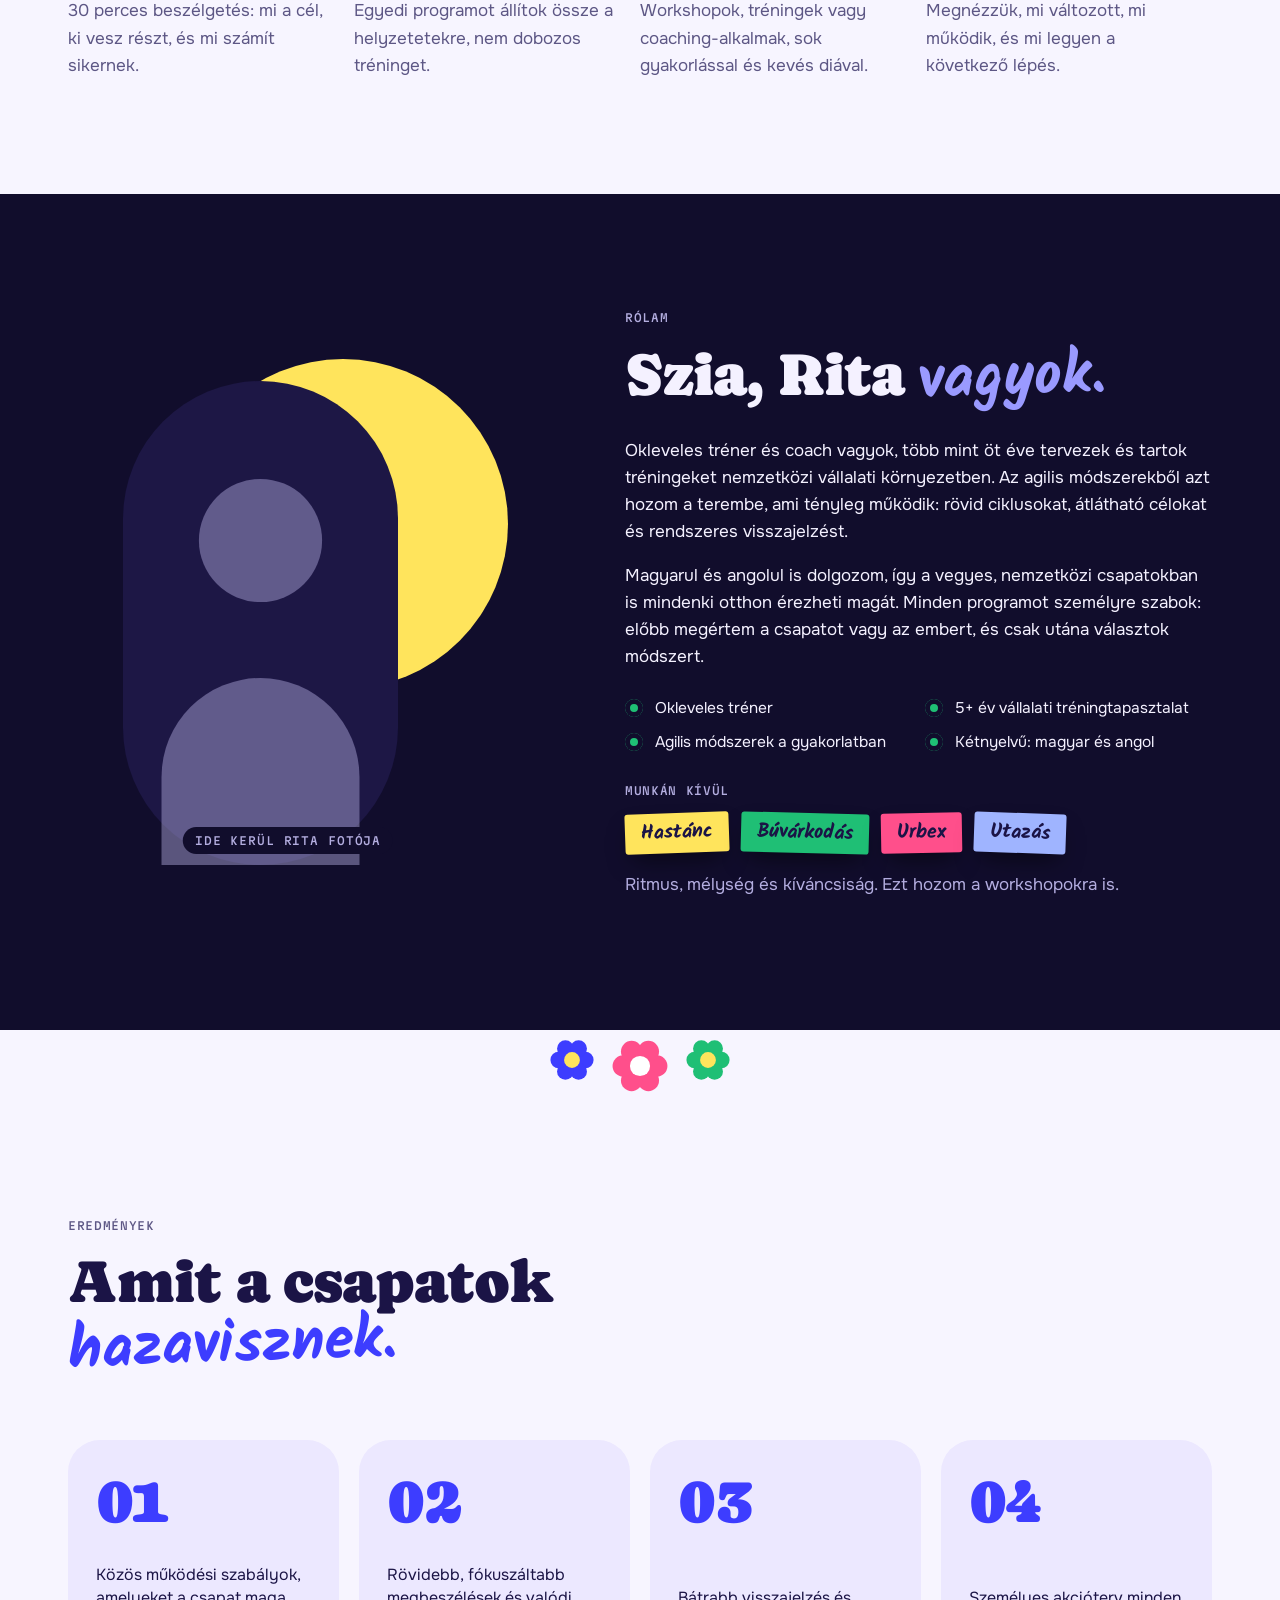
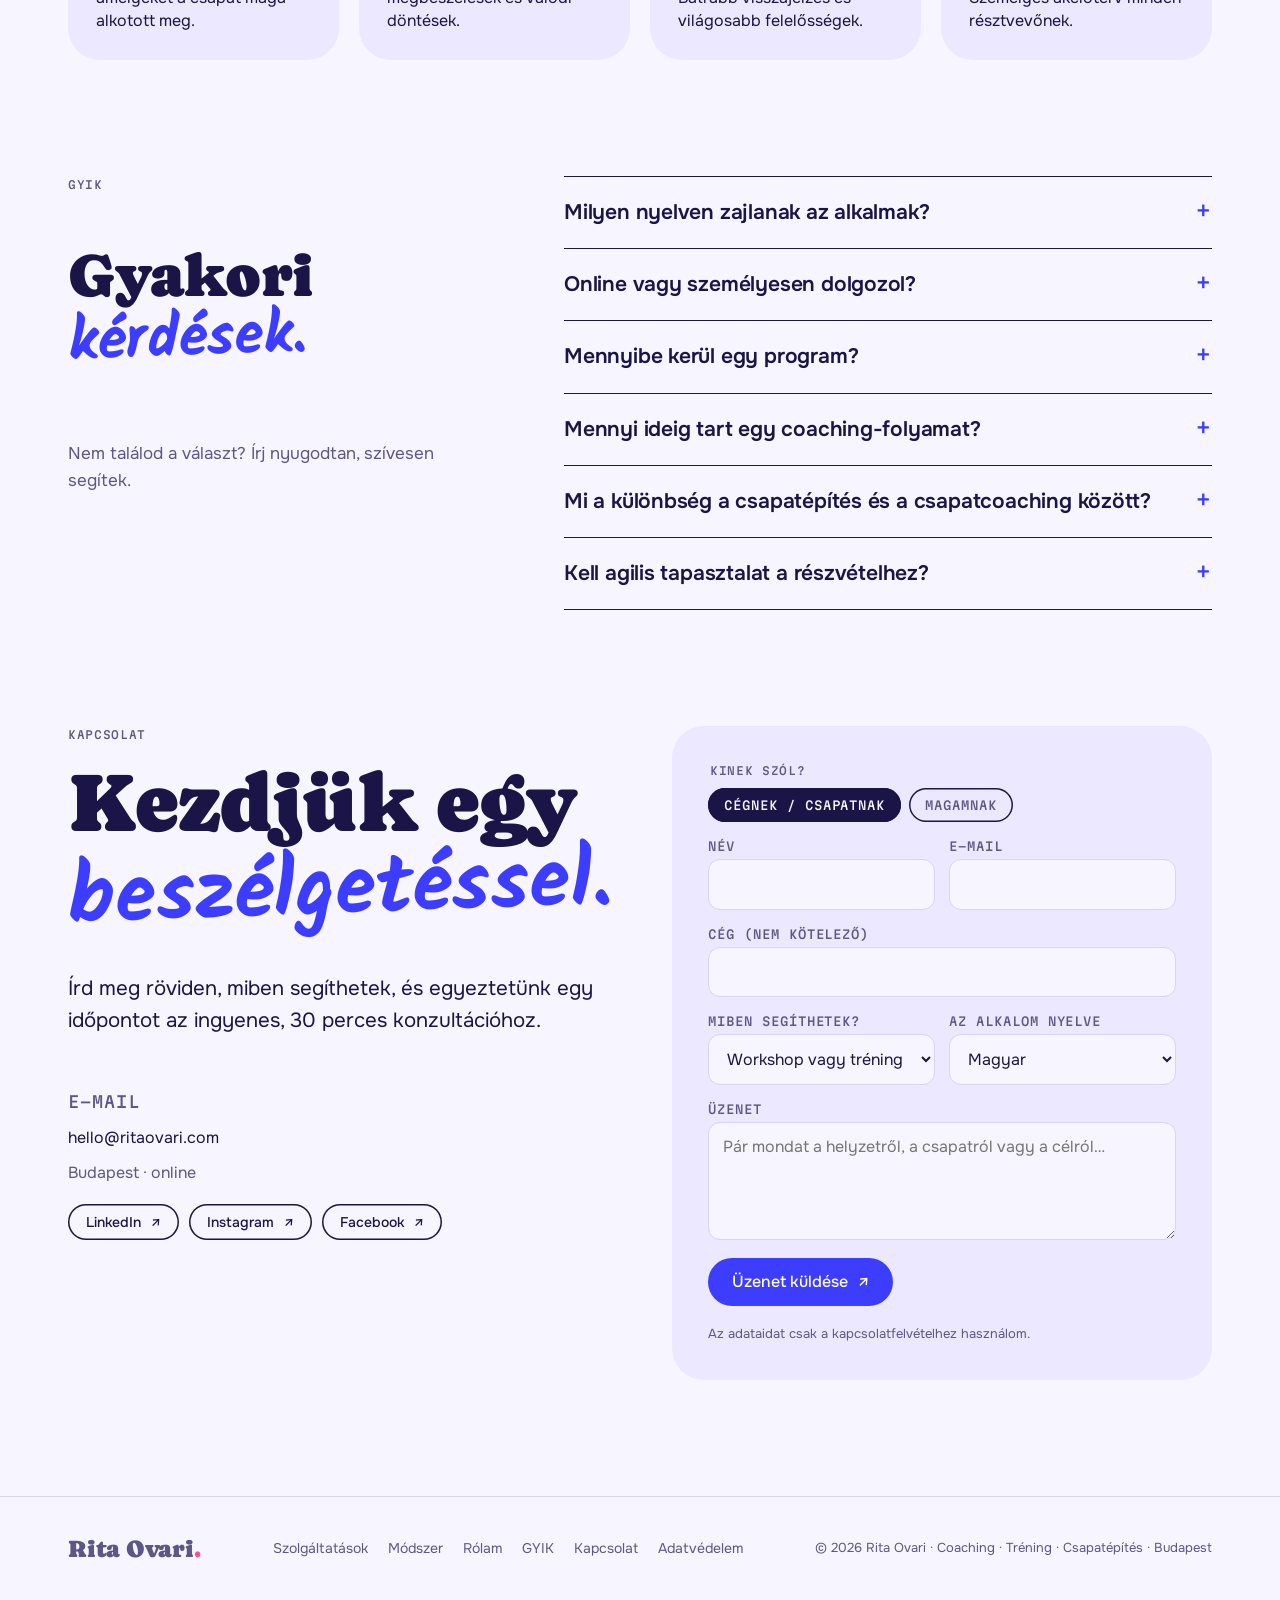
==== commit 55adb37b: "Restyle Rita Ovari site with the folk & flow design system Matyo-embroidery palette (cobalt, tulip, " ====
--- a/rita-ovari/site/index.html
+++ b/rita-ovari/site/index.html
@@ -10,8 +10,8 @@
 <link rel="alternate" hreflang="en" href="https://ritaovari.com/en/">
 <link rel="alternate" hreflang="x-default" href="https://ritaovari.com/">
 <meta name="robots" content="index,follow">
-<meta name="theme-color" content="#fffaf3" media="(prefers-color-scheme: light)">
-<meta name="theme-color" content="#17132e" media="(prefers-color-scheme: dark)">
+<meta name="theme-color" content="#f7f5ff" media="(prefers-color-scheme: light)">
+<meta name="theme-color" content="#110d2c" media="(prefers-color-scheme: dark)">
 <meta property="og:type" content="website">
 <meta property="og:site_name" content="Rita Ovari">
 <meta property="og:title" content="Rita Ovari – Coach és tréner | Csapatépítés, agilis workshopok, coaching Budapest">
@@ -24,7 +24,7 @@
 <link rel="icon" href="assets/favicon.svg" type="image/svg+xml">
 <link rel="preconnect" href="https://fonts.googleapis.com">
 <link rel="preconnect" href="https://fonts.gstatic.com" crossorigin>
-<link rel="stylesheet" href="https://fonts.googleapis.com/css2?family=Bricolage+Grotesque:opsz,wght@12..96,600;12..96,700&family=Instrument+Serif:ital@1&family=Geist:wght@400;500&family=Geist+Mono:wght@500&display=swap">
+<link rel="stylesheet" href="https://fonts.googleapis.com/css2?family=Caprasimo&family=Kalam:wght@700&family=Onest:wght@400;500;600&family=Martian+Mono:wght@500&display=swap">
 <link rel="stylesheet" href="assets/styles.css">
 <script type="application/ld+json">{"@context": "https://schema.org", "@graph": [{"@type": "WebSite", "@id": "https://ritaovari.com/#site", "url": "https://ritaovari.com/", "name": "Rita Ovari", "inLanguage": ["hu", "en"]}, {"@type": "Person", "@id": "https://ritaovari.com/#rita", "name": "Rita Ovari", "jobTitle": "Coach & Trainer", "knowsLanguage": ["hu", "en"], "sameAs": ["https://hu.linkedin.com/in/rita-ovari-a25335179", "https://www.instagram.com/ritaovari/", "https://www.facebook.com/rita.ovari"], "url": "https://ritaovari.com/", "knowsAbout": ["Coaching", "Team building", "Agile", "Scrum", "Kanban", "Facilitation", "Leadership coaching"]}, {"@type": "ProfessionalService", "@id": "https://ritaovari.com/#business", "name": "Rita Ovari Coaching", "url": "https://ritaovari.com/", "description": "Okleveles tréner és coach 5+ év tapasztalattal. Agilis workshopok, csapatépítés, csapat- és személyes coaching multinacionális cégeknek, startupoknak és magánszemélyeknek – magyarul és angolul, online vagy Budapesten.", "founder": {"@id": "https://ritaovari.com/#rita"}, "email": "hello@ritaovari.com", "address": {"@type": "PostalAddress", "addressLocality": "Budapest", "addressCountry": "HU"}, "areaServed": [{"@type": "City", "name": "Budapest"}, {"@type": "Country", "name": "Hungary"}], "availableLanguage": ["Hungarian", "English"], "hasOfferCatalog": {"@type": "OfferCatalog", "name": "Szolgáltatások", "itemListElement": [{"@type": "Offer", "itemOffered": {"@type": "Service", "name": "Csapatépítés, ami megmarad", "description": "Játékos, agilis alapú napok, amelyek után új közös rituálék maradnak, nem csak emlékek."}}, {"@type": "Offer", "itemOffered": {"@type": "Service", "name": "Csapatcoaching", "description": "Folyamatkísérés, amikor a jó hangulat már nem elég: bizalom, felelősség, közös döntéshozatal."}}, {"@type": "Offer", "itemOffered": {"@type": "Service", "name": "Retró- és sprint-workshopok", "description": "Facilitált alkalmak a valódi backlogotok köré építve, hogy a megbeszélésekből döntés legyen."}}, {"@type": "Offer", "itemOffered": {"@type": "Service", "name": "Agilis tréningek", "description": "Scrum és Kanban a gyakorlatban: szerepek, események, eszközök, kézzelfogható feladatokkal."}}, {"@type": "Offer", "itemOffered": {"@type": "Service", "name": "Egyedi tréningek", "description": "Kommunikáció, visszajelzés, konfliktuskezelés, a csapatotok helyzetére szabva."}}, {"@type": "Offer", "itemOffered": {"@type": "Service", "name": "Személyes coaching", "description": "1:1 folyamat céltisztázással, kéthetente, online vagy személyesen."}}, {"@type": "Offer", "itemOffered": {"@type": "Service", "name": "Vezetői coaching", "description": "Új és tapasztalt vezetőknek: delegálás, visszajelzés, a saját vezetői stílus megtalálása."}}]}}, {"@type": "FAQPage", "mainEntity": [{"@type": "Question", "name": "Milyen nyelven zajlanak az alkalmak?", "acceptedAnswer": {"@type": "Answer", "text": "Magyarul vagy angolul. Vegyes, nemzetközi csapatoknál akár mindkét nyelven, ahogy a csoportnak a legkényelmesebb."}}, {"@type": "Question", "name": "Online vagy személyesen dolgozol?", "acceptedAnswer": {"@type": "Answer", "text": "Mindkettő működik. Online bárhonnan, személyesen Budapesten és környékén. Más helyszín egyeztetés alapján lehetséges."}}, {"@type": "Question", "name": "Mennyibe kerül egy program?", "acceptedAnswer": {"@type": "Answer", "text": "Minden program egyedi, ezért nincs fix árlista. Az ingyenes konzultáció után pontos, írásos ajánlatot küldök."}}, {"@type": "Question", "name": "Mennyi ideig tart egy coaching-folyamat?", "acceptedAnswer": {"@type": "Answer", "text": "Ez a céltól függ. Az első beszélgetésen közösen döntjük el az alkalmak számát és gyakoriságát."}}, {"@type": "Question", "name": "Mi a különbség a csapatépítés és a csapatcoaching között?", "acceptedAnswer": {"@type": "Answer", "text": "A csapatépítés közös élmény és kapcsolódás, jellemzően egy-két nap. A csapatcoaching hosszabb folyamat, amely konkrét működési elakadásokon dolgozik."}}, {"@type": "Question", "name": "Kell agilis tapasztalat a részvételhez?", "acceptedAnswer": {"@type": "Answer", "text": "Nem. Az agilis eszközöket mindig a csapat szintjéhez igazítom, a kezdőktől a tapasztalt Scrum-csapatokig."}}]}]}</script>
 </head>
@@ -37,7 +37,7 @@
   <a class="btn btn-primary btn-sm" href="#kapcsolat">Ingyenes konzultáció <span class="arr" aria-hidden="true">↗</span></a>
 </div></header>
 <main id="main">
-<section class="hero"><span class="blob b1"></span><span class="blob b2"></span><span class="blob b3"></span><span class="blob b4"></span><div class="wrap">
+<section class="hero"><span class="blob b1"></span><svg class="flower f-a" viewBox="0 0 100 100" aria-hidden="true"><circle cx="80.0" cy="50.0" r="19" style="fill:var(--tulip)"/><circle cx="65.0" cy="76.0" r="19" style="fill:var(--tulip)"/><circle cx="35.0" cy="76.0" r="19" style="fill:var(--tulip)"/><circle cx="20.0" cy="50.0" r="19" style="fill:var(--tulip)"/><circle cx="35.0" cy="24.0" r="19" style="fill:var(--tulip)"/><circle cx="65.0" cy="24.0" r="19" style="fill:var(--tulip)"/><circle cx="50" cy="50" r="18" style="fill:var(--butter)"/></svg><span class="blob b3"></span><span class="blob b4"></span><div class="wrap">
   <div>
     <p class="label">Coach · Tréner · Facilitátor — magyarul és angolul</p>
     <h1><span class="sr-only">Mozduljunk együtt.</span><span aria-hidden="true"><span class="w"><span class="ch" style="--i:0">M</span><span class="ch" style="--i:1">o</span><span class="ch" style="--i:2">z</span><span class="ch" style="--i:3">d</span><span class="ch" style="--i:4">u</span><span class="ch" style="--i:5">l</span><span class="ch" style="--i:6">j</span><span class="ch" style="--i:7">u</span><span class="ch" style="--i:8">n</span><span class="ch" style="--i:9">k</span></span> <em class="ac w"><span class="ch" style="--i:10">e</span><span class="ch" style="--i:11">g</span><span class="ch" style="--i:12">y</span><span class="ch" style="--i:13">ü</span><span class="ch" style="--i:14">t</span><span class="ch" style="--i:15">t</span><span class="ch" style="--i:16">.</span></em></span></h1>
@@ -46,10 +46,10 @@
   </div>
   <div class="hero-art" data-art><svg viewBox="0 0 500 525" role="img" aria-label="Coach · Tréner · Facilitátor — magyarul és angolul">
   <defs><clipPath id="pill-hu"><rect x="80" y="30" width="250" height="470" rx="125"/></clipPath></defs>
-  <circle cx="320" cy="215" r="175" style="fill:var(--spark)"/>
-  <circle cx="420" cy="70" r="26" style="fill:var(--sky)"/>
-  <rect x="80" y="30" width="250" height="470" rx="125" style="fill:var(--lagoon)"/>
-  <g clip-path="url(#pill-hu)" style="fill:none;stroke:var(--on-lagoon);stroke-width:2.5;opacity:.35">
+  <circle cx="320" cy="215" r="175" style="fill:var(--cornflower)"/>
+  <circle cx="420" cy="70" r="26" style="fill:var(--peach)"/>
+  <rect x="80" y="30" width="250" height="470" rx="125" style="fill:var(--cobalt-deep)"/>
+  <g clip-path="url(#pill-hu)" style="fill:none;stroke:var(--white);stroke-width:2.5;opacity:.35">
     <path d="M40 300 q45 -26 90 0 t90 0 t90 0 t90 0"/><path d="M40 340 q45 -26 90 0 t90 0 t90 0 t90 0"/>
     <path d="M40 380 q45 -26 90 0 t90 0 t90 0 t90 0"/><path d="M40 420 q45 -26 90 0 t90 0 t90 0 t90 0"/>
     <path d="M40 460 q45 -26 90 0 t90 0 t90 0 t90 0"/>
@@ -60,20 +60,21 @@
   <circle class="eye" cx="189" cy="157" r="4" style="fill:var(--white)"/><circle class="eye" cx="227" cy="157" r="4" style="fill:var(--white)"/>
   <rect class="lid" x="172" y="146" width="66" height="28" style="fill:var(--white)"/>
   <path d="M190 186 q15 14 30 0" style="fill:none;stroke:var(--night);stroke-width:4;stroke-linecap:round"/>
-  <circle cx="172" cy="182" r="7" style="fill:var(--blush)"/><circle cx="238" cy="182" r="7" style="fill:var(--blush)"/>
-  <rect x="370" y="420" width="64" height="64" rx="2" transform="rotate(8 402 452)" style="fill:var(--sticky)"/>
+  <circle cx="172" cy="182" r="7" style="fill:var(--tulip)"/><circle cx="238" cy="182" r="7" style="fill:var(--tulip)"/>
+  <g transform="translate(400 430)"><circle cx="0" cy="-36" r="24" style="fill:var(--tulip)"/><circle cx="31" cy="-18" r="24" style="fill:var(--tulip)"/><circle cx="31" cy="18" r="24" style="fill:var(--tulip)"/><circle cx="0" cy="36" r="24" style="fill:var(--tulip)"/><circle cx="-31" cy="18" r="24" style="fill:var(--tulip)"/><circle cx="-31" cy="-18" r="24" style="fill:var(--tulip)"/><circle r="22" style="fill:var(--butter)"/></g>
+  <ellipse cx="70" cy="470" rx="30" ry="13" transform="rotate(-30 70 470)" style="fill:var(--leaf)"/>
 </svg><div class="float f1">5+ év<small>tréneri tapasztalat</small></div><div class="float f2">HU · EN<small>kétnyelvű alkalmak</small></div><div class="float f3">Agilis<small>módszerek</small></div><span class="drag-hint" aria-hidden="true">← húzd a cetliket</span></div>
 </div></section>
 <div class="facts" aria-label="Okleveles tréner"><ul><li>Okleveles tréner</li><li>5+ év tapasztalat</li><li>Magyarul és angolul</li><li>Online és Budapesten</li><li>Agilis eszköztár</li><li>Személyre szabott programok</li><li aria-hidden="true">Okleveles tréner</li><li aria-hidden="true">5+ év tapasztalat</li><li aria-hidden="true">Magyarul és angolul</li><li aria-hidden="true">Online és Budapesten</li><li aria-hidden="true">Agilis eszköztár</li><li aria-hidden="true">Személyre szabott programok</li></ul></div>
 
 <section class="sec" aria-labelledby="aud-h"><div class="wrap">
   <div class="sec-head rv"><span class="label">Kinek szól</span><h2 id="aud-h">Három irány, egy <em class="ac">közös</em> cél.</h2><p class="lead muted">Akár egy nemzetközi csapatot vezetsz, akár egy gyorsan növő startupot, akár a saját következő lépésedet keresed: a programot hozzád igazítom.</p></div>
-  <div class="aud"><article class="rv" style="--d:0"><span class="dot" style="background:var(--sticky)"></span><h3>Multinacionális cégek</h3><p>Nemzetközi csapatok, közös nyelv, szó szerint is. Tréningek és workshopok, amelyek illeszkednek a sprintjeitekhez és a vállalati kultúrátokhoz.</p><span class="tagline">Csapatok · HR · L&amp;D</span></article><article class="rv" style="--d:1"><span class="dot" style="background:var(--blush)"></span><h3>Startupok</h3><p>Gyorsan nőtök? Segítek, hogy a csapat ne csak gyors, hanem összehangolt is legyen: retrók, szerepek, közös működési szabályok.</p><span class="tagline">Alapítók · Csapatvezetők</span></article><article class="rv" style="--d:2"><span class="dot" style="background:var(--lagoon)"></span><h3>Magánszemélyek</h3><p>Karrierváltás, új vezetői szerep vagy elakadás. Személyes coaching a saját tempódban, magyarul vagy angolul.</p><span class="tagline">1:1 coaching</span></article></div>
+  <div class="aud"><article class="rv" style="--d:0"><span class="dot" style="background:var(--butter)"></span><h3>Multinacionális cégek</h3><p>Nemzetközi csapatok, közös nyelv, szó szerint is. Tréningek és workshopok, amelyek illeszkednek a sprintjeitekhez és a vállalati kultúrátokhoz.</p><span class="tagline">Csapatok · HR · L&amp;D</span></article><article class="rv" style="--d:1"><span class="dot" style="background:var(--tulip)"></span><h3>Startupok</h3><p>Gyorsan nőtök? Segítek, hogy a csapat ne csak gyors, hanem összehangolt is legyen: retrók, szerepek, közös működési szabályok.</p><span class="tagline">Alapítók · Csapatvezetők</span></article><article class="rv" style="--d:2"><span class="dot" style="background:var(--leaf)"></span><h3>Magánszemélyek</h3><p>Karrierváltás, új vezetői szerep vagy elakadás. Személyes coaching a saját tempódban, magyarul vagy angolul.</p><span class="tagline">1:1 coaching</span></article></div>
 </div></section>
 
 <section class="sec" id="szolgaltatasok" aria-labelledby="srv-h" style="padding-top:0"><div class="wrap">
   <div class="sec-head rv"><span class="label">Szolgáltatások</span><h2 id="srv-h">Válassz a <em class="ac">tábláról.</em></h2><p class="lead muted">Minden kártya egy kiindulópont. Az ingyenes konzultáció után ezekből rakjuk össze a ti programotokat.</p></div>
-  <div class="board rv" data-board><div class="col"><div class="col-h"><span class="label">Csapatoknak</span><span class="count">2</span></div><article class="note n-sticky"><h3>Csapatépítés, ami megmarad</h3><p>Játékos, agilis alapú napok, amelyek után új közös rituálék maradnak, nem csak emlékek.</p><button class="pick" type="button" aria-pressed="false" data-title="Csapatépítés, ami megmarad" data-on="✓ Kiválasztva" data-off="+ Ezt kérem">+ Ezt kérem</button></article><article class="note n-sticky"><h3>Csapatcoaching</h3><p>Folyamatkísérés, amikor a jó hangulat már nem elég: bizalom, felelősség, közös döntéshozatal.</p><button class="pick" type="button" aria-pressed="false" data-title="Csapatcoaching" data-on="✓ Kiválasztva" data-off="+ Ezt kérem">+ Ezt kérem</button></article></div><div class="col"><div class="col-h"><span class="label">Workshopok és tréningek</span><span class="count">3</span></div><article class="note n-blush"><h3>Retró- és sprint-workshopok</h3><p>Facilitált alkalmak a valódi backlogotok köré építve, hogy a megbeszélésekből döntés legyen.</p><button class="pick" type="button" aria-pressed="false" data-title="Retró- és sprint-workshopok" data-on="✓ Kiválasztva" data-off="+ Ezt kérem">+ Ezt kérem</button></article><article class="note n-blush"><h3>Agilis tréningek</h3><p>Scrum és Kanban a gyakorlatban: szerepek, események, eszközök, kézzelfogható feladatokkal.</p><button class="pick" type="button" aria-pressed="false" data-title="Agilis tréningek" data-on="✓ Kiválasztva" data-off="+ Ezt kérem">+ Ezt kérem</button></article><article class="note n-blush"><h3>Egyedi tréningek</h3><p>Kommunikáció, visszajelzés, konfliktuskezelés, a csapatotok helyzetére szabva.</p><button class="pick" type="button" aria-pressed="false" data-title="Egyedi tréningek" data-on="✓ Kiválasztva" data-off="+ Ezt kérem">+ Ezt kérem</button></article></div><div class="col"><div class="col-h"><span class="label">Neked</span><span class="count">2</span></div><article class="note n-lagoon"><h3>Személyes coaching</h3><p>1:1 folyamat céltisztázással, kéthetente, online vagy személyesen.</p><button class="pick" type="button" aria-pressed="false" data-title="Személyes coaching" data-on="✓ Kiválasztva" data-off="+ Ezt kérem">+ Ezt kérem</button></article><article class="note n-sky"><h3>Vezetői coaching</h3><p>Új és tapasztalt vezetőknek: delegálás, visszajelzés, a saját vezetői stílus megtalálása.</p><button class="pick" type="button" aria-pressed="false" data-title="Vezetői coaching" data-on="✓ Kiválasztva" data-off="+ Ezt kérem">+ Ezt kérem</button></article></div></div>
+  <div class="board rv" data-board><div class="col"><div class="col-h"><span class="label">Csapatoknak</span><span class="count">2</span></div><article class="note n-butter"><h3>Csapatépítés, ami megmarad</h3><p>Játékos, agilis alapú napok, amelyek után új közös rituálék maradnak, nem csak emlékek.</p><button class="pick" type="button" aria-pressed="false" data-title="Csapatépítés, ami megmarad" data-on="✓ Kiválasztva" data-off="+ Ezt kérem">+ Ezt kérem</button></article><article class="note n-butter"><h3>Csapatcoaching</h3><p>Folyamatkísérés, amikor a jó hangulat már nem elég: bizalom, felelősség, közös döntéshozatal.</p><button class="pick" type="button" aria-pressed="false" data-title="Csapatcoaching" data-on="✓ Kiválasztva" data-off="+ Ezt kérem">+ Ezt kérem</button></article></div><div class="col"><div class="col-h"><span class="label">Workshopok és tréningek</span><span class="count">3</span></div><article class="note n-tulip"><h3>Retró- és sprint-workshopok</h3><p>Facilitált alkalmak a valódi backlogotok köré építve, hogy a megbeszélésekből döntés legyen.</p><button class="pick" type="button" aria-pressed="false" data-title="Retró- és sprint-workshopok" data-on="✓ Kiválasztva" data-off="+ Ezt kérem">+ Ezt kérem</button></article><article class="note n-tulip"><h3>Agilis tréningek</h3><p>Scrum és Kanban a gyakorlatban: szerepek, események, eszközök, kézzelfogható feladatokkal.</p><button class="pick" type="button" aria-pressed="false" data-title="Agilis tréningek" data-on="✓ Kiválasztva" data-off="+ Ezt kérem">+ Ezt kérem</button></article><article class="note n-tulip"><h3>Egyedi tréningek</h3><p>Kommunikáció, visszajelzés, konfliktuskezelés, a csapatotok helyzetére szabva.</p><button class="pick" type="button" aria-pressed="false" data-title="Egyedi tréningek" data-on="✓ Kiválasztva" data-off="+ Ezt kérem">+ Ezt kérem</button></article></div><div class="col"><div class="col-h"><span class="label">Neked</span><span class="count">2</span></div><article class="note n-leaf"><h3>Személyes coaching</h3><p>1:1 folyamat céltisztázással, kéthetente, online vagy személyesen.</p><button class="pick" type="button" aria-pressed="false" data-title="Személyes coaching" data-on="✓ Kiválasztva" data-off="+ Ezt kérem">+ Ezt kérem</button></article><article class="note n-corn"><h3>Vezetői coaching</h3><p>Új és tapasztalt vezetőknek: delegálás, visszajelzés, a saját vezetői stílus megtalálása.</p><button class="pick" type="button" aria-pressed="false" data-title="Vezetői coaching" data-on="✓ Kiválasztva" data-off="+ Ezt kérem">+ Ezt kérem</button></article></div></div>
   <div class="formats"><span class="chip">Online</span><span class="chip">Budapesten, helyszínen</span><span class="chip">Fél- és egésznapos</span><span class="chip">Magyarul vagy angolul</span></div>
 </div></section>
 
@@ -85,7 +86,7 @@
 <section class="sec band-dark about" id="rolam" aria-labelledby="about-h"><div class="wrap">
   <figure class="portrait">
   <svg viewBox="0 0 400 500" role="img" aria-label="Ide kerül Rita fotója">
-    <circle cx="250" cy="170" r="150" style="fill:var(--sticky)"/>
+    <circle cx="250" cy="170" r="150" style="fill:var(--butter)"/>
     <rect x="50" y="40" width="250" height="440" rx="125" style="fill:var(--bg-raised)"/>
     <circle cx="175" cy="185" r="56" style="fill:var(--ink-muted);opacity:.45"/>
     <path d="M85 400 a90 90 0 0 1 180 0 v80 h-180z" style="fill:var(--ink-muted);opacity:.45"/>
@@ -102,6 +103,7 @@
   </div>
 </div></section>
 
+<div class="divider" aria-hidden="true"><svg class="" viewBox="0 0 100 100" aria-hidden="true"><circle cx="80.0" cy="50.0" r="19" style="fill:var(--cobalt)"/><circle cx="65.0" cy="76.0" r="19" style="fill:var(--cobalt)"/><circle cx="35.0" cy="76.0" r="19" style="fill:var(--cobalt)"/><circle cx="20.0" cy="50.0" r="19" style="fill:var(--cobalt)"/><circle cx="35.0" cy="24.0" r="19" style="fill:var(--cobalt)"/><circle cx="65.0" cy="24.0" r="19" style="fill:var(--cobalt)"/><circle cx="50" cy="50" r="18" style="fill:var(--butter)"/></svg><svg class="" viewBox="0 0 100 100" aria-hidden="true"><circle cx="80.0" cy="50.0" r="19" style="fill:var(--tulip)"/><circle cx="65.0" cy="76.0" r="19" style="fill:var(--tulip)"/><circle cx="35.0" cy="76.0" r="19" style="fill:var(--tulip)"/><circle cx="20.0" cy="50.0" r="19" style="fill:var(--tulip)"/><circle cx="35.0" cy="24.0" r="19" style="fill:var(--tulip)"/><circle cx="65.0" cy="24.0" r="19" style="fill:var(--tulip)"/><circle cx="50" cy="50" r="18" style="fill:var(--white)"/></svg><svg class="" viewBox="0 0 100 100" aria-hidden="true"><circle cx="80.0" cy="50.0" r="19" style="fill:var(--leaf)"/><circle cx="65.0" cy="76.0" r="19" style="fill:var(--leaf)"/><circle cx="35.0" cy="76.0" r="19" style="fill:var(--leaf)"/><circle cx="20.0" cy="50.0" r="19" style="fill:var(--leaf)"/><circle cx="35.0" cy="24.0" r="19" style="fill:var(--leaf)"/><circle cx="65.0" cy="24.0" r="19" style="fill:var(--leaf)"/><circle cx="50" cy="50" r="18" style="fill:var(--butter)"/></svg></div>
 <section class="sec" aria-labelledby="out-h"><div class="wrap">
   <div class="sec-head rv"><span class="label">Eredmények</span><h2 id="out-h">Amit a csapatok <em class="ac">hazavisznek.</em></h2></div>
   <div class="outs"><div class="rv" style="--d:0"><b>01</b><p>Közös működési szabályok, amelyeket a csapat maga alkotott meg.</p></div><div class="rv" style="--d:1"><b>02</b><p>Rövidebb, fókuszáltabb megbeszélések és valódi döntések.</p></div><div class="rv" style="--d:2"><b>03</b><p>Bátrabb visszajelzés és világosabb felelősségek.</p></div><div class="rv" style="--d:3"><b>04</b><p>Személyes akcióterv minden résztvevőnek.</p></div></div>
--- a/rita-ovari/site/assets/styles.css
+++ b/rita-ovari/site/assets/styles.css
@@ -1,27 +1,26 @@
-/* Layout: one long page, light paper ground broken by one "deep dive" dark band; services shown as a kanban board of sticky notes. */
-/* Layout: one long page, bright paper ground broken by one "deep dive" band; services are a kanban board of sticky notes you can pick. */
+/* Layout: one long page on pale periwinkle paper, one indigo night band; services are a kanban board of handwritten sticky notes; Matyo flowers as ornament. */
 :root{
-  --bg:#fffaf3; --bg-raised:#fff0dc; --hairline:#f1dcc0; --ink:#1a1530; --ink-muted:#5b5670;
-  --night:#1a1530; --white:#ffffff;
-  --spark:#ff5a3c; --spark-ink:#e2401f; --on-spark:#1a1530;
-  --lagoon:#00c2a8; --on-lagoon:#1a1530;
-  --sticky:#ffd60a; --blush:#ff8fc2; --sky:#5cc8ff; --lilac:#a98bff;
-  --shadow-note:0 1px 0 rgba(26,21,48,.08),0 12px 20px -8px rgba(26,21,48,.3);
-  --font-display:"Bricolage Grotesque","Arial Narrow",system-ui,sans-serif;
-  --font-serif:"Instrument Serif",Georgia,serif;
-  --font-sans:Geist,system-ui,-apple-system,"Segoe UI",sans-serif;
-  --font-mono:"Geist Mono",ui-monospace,Menlo,monospace;
-  --radius-xs:3px; --radius-lg:28px; --radius-pill:999px;
+  --bg:#f7f5ff; --bg-raised:#ece8ff; --hairline:#d9d3f5; --ink:#1b1446; --ink-muted:#5d5785;
+  --night:#1b1446; --white:#ffffff;
+  --cobalt:#3d3dff; --on-cobalt:#ffffff; --cobalt-deep:#3d3dff;
+  --tulip:#ff4f8b; --leaf:#1fbf75; --butter:#ffe45c; --cornflower:#9fb4ff; --peach:#ffb38a;
+  --shadow-note:0 1px 0 rgba(27,20,70,.08),0 12px 20px -8px rgba(27,20,70,.3);
+  --shadow-pop:6px 6px 0 #1b1446;
+  --font-display:Caprasimo,"Cooper Black",Georgia,serif;
+  --font-hand:Kalam,"Comic Neue",cursive;
+  --font-sans:Onest,system-ui,-apple-system,"Segoe UI",sans-serif;
+  --font-mono:"Martian Mono",ui-monospace,Menlo,monospace;
+  --radius-xs:3px; --radius-lg:32px; --radius-pill:999px;
   --gutter:clamp(16px,4vw,48px); --section:clamp(64px,9vw,120px);
   --bounce:cubic-bezier(.34,1.56,.64,1);
 }
 @media (prefers-color-scheme:dark){
-  :root:not([data-theme="light"]){--bg:#17132e;--bg-raised:#231d42;--hairline:#3a3360;--ink:#fff6ea;--ink-muted:#b8b2d6;--spark-ink:#ff6a4d;--shadow-note:0 12px 24px -8px rgba(0,0,0,.6);color-scheme:dark}
-  :root:not([data-theme="light"]) .band-dark{--bg:#231d42;--bg-raised:#2d2654}
+  :root:not([data-theme="light"]){--bg:#110d2c;--bg-raised:#1d1745;--hairline:#352d66;--ink:#f4f1ff;--ink-muted:#b4aee0;--cobalt:#9a9aff;--on-cobalt:#110d2c;--shadow-note:0 12px 24px -8px rgba(0,0,0,.6);--shadow-pop:6px 6px 0 #9a9aff;color-scheme:dark}
+  :root:not([data-theme="light"]) .band-dark{--bg:#1d1745;--bg-raised:#272056}
 }
-:root[data-theme="dark"]{--bg:#17132e;--bg-raised:#231d42;--hairline:#3a3360;--ink:#fff6ea;--ink-muted:#b8b2d6;--spark-ink:#ff6a4d;--shadow-note:0 12px 24px -8px rgba(0,0,0,.6);color-scheme:dark}
-:root[data-theme="dark"] .band-dark{--bg:#231d42;--bg-raised:#2d2654}
-.band-dark{--bg:#17132e;--bg-raised:#231d42;--hairline:#3a3360;--ink:#fff6ea;--ink-muted:#b8b2d6;--spark-ink:#ff6a4d;--shadow-note:0 12px 24px -8px rgba(0,0,0,.6)}
+:root[data-theme="dark"]{--bg:#110d2c;--bg-raised:#1d1745;--hairline:#352d66;--ink:#f4f1ff;--ink-muted:#b4aee0;--cobalt:#9a9aff;--on-cobalt:#110d2c;--shadow-note:0 12px 24px -8px rgba(0,0,0,.6);--shadow-pop:6px 6px 0 #9a9aff;color-scheme:dark}
+:root[data-theme="dark"] .band-dark{--bg:#1d1745;--bg-raised:#272056}
+.band-dark{--bg:#110d2c;--bg-raised:#1d1745;--hairline:#352d66;--ink:#f4f1ff;--ink-muted:#b4aee0;--cobalt:#9a9aff;--on-cobalt:#110d2c;--shadow-note:0 12px 24px -8px rgba(0,0,0,.6);--shadow-pop:6px 6px 0 #9a9aff}
 
 *{box-sizing:border-box}
 html{scroll-behavior:smooth;scroll-padding-top:88px}
@@ -31,36 +30,35 @@
 .wrap{max-width:1240px;margin-inline:auto;padding-inline:var(--gutter)}
 section,.band{background:var(--bg);color:var(--ink)}
 .sec{padding-block:var(--section)}
-h1,h2,h3{font-family:var(--font-display);margin:0;text-wrap:balance;letter-spacing:-.03em;line-height:.98}
-h2{font-size:clamp(36px,5.2vw,64px);font-weight:700}
-h3{font-size:22px;font-weight:600;letter-spacing:-.01em;line-height:1.15}
-em.ac{font-family:var(--font-serif);font-style:italic;font-weight:400;letter-spacing:-.01em;color:var(--spark-ink);display:inline-block;transition:transform .4s var(--bounce)}
-em.ac:hover{transform:rotate(-4deg) scale(1.06)}
-.label{font-family:var(--font-mono);font-size:12px;font-weight:500;letter-spacing:.09em;text-transform:uppercase;color:var(--ink-muted)}
+h1,h2,h3{font-family:var(--font-display);font-weight:400;margin:0;text-wrap:balance;letter-spacing:-.015em;line-height:1}
+h2{font-size:clamp(36px,5vw,60px);font-weight:400}
+h3{font-family:var(--font-sans);font-size:21px;font-weight:600;letter-spacing:-.01em;line-height:1.2}
+em.ac{font-family:var(--font-hand);font-style:normal;font-weight:700;letter-spacing:0;color:var(--cobalt);display:inline-block;transform:rotate(-2deg);transition:transform .4s var(--bounce)}
+em.ac:hover{transform:rotate(-6deg) scale(1.08)}
+.label{font-family:var(--font-mono);font-size:11px;font-weight:500;letter-spacing:.06em;text-transform:uppercase;color:var(--ink-muted)}
 .lead{font-size:clamp(18px,1.6vw,21px);line-height:1.55;max-width:58ch;color:var(--ink)}
 .muted{color:var(--ink-muted)}
 .sec-head{display:grid;gap:18px;margin-bottom:clamp(36px,5vw,64px);max-width:820px}
-:focus-visible{outline:3px solid var(--lagoon);outline-offset:3px;border-radius:4px}
+:focus-visible{outline:3px solid var(--leaf);outline-offset:3px;border-radius:4px}
 .skip{position:absolute;left:-999px}.skip:focus{left:16px;top:16px;z-index:99;background:var(--ink);color:var(--bg);padding:8px 12px}
 
 /* buttons */
 .btn{display:inline-flex;align-items:center;gap:10px;font:500 16px/1 var(--font-sans);text-decoration:none;padding:16px 24px;border-radius:var(--radius-pill);border:0;cursor:pointer;transition:background .18s,color .18s,transform .18s}
 .btn .arr{display:inline-block;transition:transform .18s}
 .btn:hover .arr{transform:translate(2px,-2px)}
-.btn-primary{background:var(--spark);color:var(--on-spark)}
-.btn-secondary{background:var(--lagoon);color:var(--on-lagoon)}
+.btn-primary{background:var(--cobalt);color:var(--on-cobalt)}
+.btn-secondary{background:var(--leaf);color:var(--night)}
 .btn-ghost{color:var(--ink);box-shadow:inset 0 0 0 1.5px var(--ink);background:transparent}
 .btn:hover{background:var(--ink);color:var(--bg);transform:translateY(-2px)}
 .btn:active{transform:scale(.95)}
-.btn-primary{box-shadow:0 6px 0 -1px var(--ink)}
-.btn-primary:hover{box-shadow:0 8px 0 -1px var(--spark)}
+.btn-primary:hover{background:var(--cobalt);color:var(--on-cobalt);transform:translate(-3px,-3px);box-shadow:var(--shadow-pop)}
 .btn-sm{padding:11px 18px;font-size:14px}
 
 /* header */
 .top{position:sticky;top:env(safe-area-inset-top,0px);z-index:20;background:color-mix(in srgb,var(--bg) 88%,transparent);backdrop-filter:blur(10px);-webkit-backdrop-filter:blur(10px);border-bottom:1px solid color-mix(in srgb,var(--hairline) 60%,transparent)}
 .top .wrap{display:flex;align-items:center;gap:24px;height:72px}
-.mark{font:700 22px/1 var(--font-display);letter-spacing:-.03em;text-decoration:none;white-space:nowrap}
-.mark i{font-style:normal;color:var(--spark)}
+.mark{font:400 24px/1 var(--font-display);letter-spacing:-.01em;text-decoration:none;white-space:nowrap}
+.mark i{font-style:normal;color:var(--tulip)}
 .nav{display:flex;gap:26px;margin-left:auto}
 .nav a{text-decoration:none;font-size:15px;color:var(--ink-muted)}
 .nav a:hover{color:var(--ink)}
@@ -73,15 +71,15 @@
 /* hero */
 .hero{padding-block:clamp(40px,6vw,80px) clamp(56px,7vw,96px)}
 .hero .wrap{display:grid;grid-template-columns:minmax(0,1.5fr) minmax(0,1fr);gap:clamp(32px,4vw,56px);align-items:center}
-.hero h1{font-size:clamp(54px,8vw,112px);font-weight:700;line-height:.86;letter-spacing:-.05em;margin:22px 0 28px}
-.hero h1 em.ac{display:block;letter-spacing:-.02em}
+.hero h1{font-size:clamp(54px,8vw,112px);font-weight:400;line-height:.95;letter-spacing:-.02em;margin:22px 0 28px}
+.hero h1 em.ac{display:block;margin-top:.04em;transform-origin:left}
 .ctas{display:flex;flex-wrap:wrap;gap:12px;margin-top:32px}
 .hero-art{position:relative;aspect-ratio:1/1.05;max-width:520px;width:100%;justify-self:center}
 .hero-art svg{width:100%;height:100%;display:block}
-.float{position:absolute;padding:14px 16px;border-radius:var(--radius-xs);box-shadow:var(--shadow-note);font:700 17px/1.1 var(--font-display);letter-spacing:-.01em;color:var(--night);animation:bob 6s ease-in-out infinite}
+.float{position:absolute;padding:14px 16px;border-radius:var(--radius-xs);box-shadow:var(--shadow-note);font:700 22px/1 var(--font-hand);color:var(--night);animation:bob 6s ease-in-out infinite}
 .float small{display:block;font:500 11px/1.3 var(--font-mono);letter-spacing:.06em;text-transform:uppercase;margin-top:4px}
-.f1{background:var(--sticky);left:-2%;bottom:14%;--r:-5deg}
-.f2{background:var(--blush);right:0;bottom:30%;--r:4deg;animation-delay:-2s}
+.f1{background:var(--butter);left:-2%;bottom:14%;--r:-5deg}
+.f2{background:var(--tulip);right:0;bottom:30%;--r:4deg;animation-delay:-2s}
 .f3{background:var(--bg-raised);color:var(--ink);right:8%;top:4%;--r:-2deg;animation-delay:-4s}
 @keyframes bob{0%,100%{transform:rotate(var(--r)) translateY(0)}50%{transform:rotate(var(--r)) translateY(-8px)}}
 @media (max-width:860px){.hero .wrap{grid-template-columns:minmax(0,1fr)}.hero-art{max-width:420px}}
@@ -89,10 +87,10 @@
 /* fact ticker */
 .facts{border-block:1px solid var(--hairline);overflow:hidden;background:var(--bg)}
 .facts ul{list-style:none;margin:0;padding:18px 0;display:flex;gap:48px;width:max-content;animation:tick 38s linear infinite}
-.facts li{font:600 clamp(18px,2vw,24px)/1 var(--font-display);letter-spacing:-.02em;white-space:nowrap;display:flex;align-items:center;gap:48px}
-.facts li::after{content:"";width:14px;height:14px;border-radius:50%;background:var(--spark)}
-.facts li:nth-child(3n+2)::after{background:var(--lagoon);border-radius:3px;transform:rotate(45deg)}
-.facts li:nth-child(3n)::after{background:var(--sticky);border-radius:3px}
+.facts li{font:400 clamp(18px,2vw,24px)/1 var(--font-display);letter-spacing:0;white-space:nowrap;display:flex;align-items:center;gap:48px}
+.facts li::after{content:"";width:14px;height:14px;border-radius:50%;background:var(--cobalt)}
+.facts li:nth-child(3n+2)::after{background:var(--leaf);border-radius:3px;transform:rotate(45deg)}
+.facts li:nth-child(3n)::after{background:var(--butter);border-radius:3px}
 .facts:hover ul{animation-play-state:paused}
 @keyframes tick{to{transform:translateX(-50%)}}
 
@@ -101,7 +99,7 @@
 .aud article{border-radius:var(--radius-lg);padding:32px;display:grid;gap:14px;align-content:start;min-width:0;border:1.5px solid var(--ink);background:var(--bg)}
 .aud .dot{width:52px;height:52px;border-radius:50%;transition:transform .5s var(--bounce)}
 .aud article{transition:transform .35s var(--bounce),box-shadow .35s}
-.aud article:hover{transform:translateY(-6px) rotate(-.6deg);box-shadow:8px 8px 0 var(--ink)}
+.aud article:hover{transform:translate(-4px,-4px) rotate(-.6deg);box-shadow:var(--shadow-pop)}
 .aud article:hover .dot{transform:scale(1.25) rotate(20deg);border-radius:30%}
 .aud p{margin:0}
 .aud .tagline{font:500 12px/1.3 var(--font-mono);letter-spacing:.08em;text-transform:uppercase;color:var(--ink-muted);margin-top:auto;padding-top:10px}
@@ -115,9 +113,10 @@
 .count{font:500 12px/1 var(--font-mono);background:var(--ink);color:var(--bg);border-radius:var(--radius-pill);padding:5px 9px}
 .note{padding:24px;border-radius:var(--radius-xs);box-shadow:var(--shadow-note);color:var(--night);transform:rotate(var(--r,0deg));transition:transform .2s ease-out;display:grid;gap:10px}
 .note:hover{transform:translateY(-4px) rotate(0)}
+.note h3{font:700 26px/1.05 var(--font-hand);letter-spacing:0}
 .note p{margin:0;font-size:15.5px;line-height:1.5}
 .col .note:nth-of-type(1){--r:-1.6deg}.col .note:nth-of-type(2){--r:1.2deg}.col .note:nth-of-type(3){--r:-.8deg}
-.n-sticky{background:var(--sticky)}.n-blush{background:var(--blush)}.n-lagoon{background:var(--lagoon)}.n-sky{background:var(--sky)}
+.n-butter{background:var(--butter)}.n-tulip{background:var(--tulip)}.n-leaf{background:var(--leaf)}.n-corn{background:var(--cornflower)}
 .formats{display:flex;flex-wrap:wrap;gap:10px;margin-top:28px}
 .chip{font:500 13px/1 var(--font-mono);letter-spacing:.04em;padding:10px 14px;border-radius:var(--radius-pill);box-shadow:inset 0 0 0 1.5px var(--hairline)}
 @media (max-width:900px){.board{grid-template-columns:1fr}}
@@ -125,7 +124,7 @@
 /* process */
 .steps{list-style:none;margin:0;padding:0;display:grid;grid-template-columns:repeat(4,minmax(0,1fr));gap:0;counter-reset:s}
 .steps li{padding:28px 24px 0 0;border-top:2px solid var(--ink);display:grid;gap:12px;align-content:start;min-width:0;position:relative}
-.steps li::before{counter-increment:s;content:counter(s,decimal-leading-zero);font:400 italic clamp(56px,6vw,84px)/1 var(--font-serif);color:var(--spark-ink)}
+.steps li::before{counter-increment:s;content:counter(s,decimal-leading-zero);font:700 clamp(52px,5.5vw,76px)/1 var(--font-hand);color:var(--cobalt);display:inline-block;transform:rotate(-4deg)}
 .steps li::after{content:"";position:absolute;top:-7px;left:0;width:12px;height:12px;border-radius:50%;background:var(--ink)}
 .steps p{margin:0;color:var(--ink-muted)}
 @media (max-width:900px){.steps{grid-template-columns:repeat(2,minmax(0,1fr));row-gap:40px}}
@@ -139,19 +138,19 @@
 .about p{margin:0 0 16px;max-width:60ch}
 .creds{list-style:none;padding:0;margin:28px 0;display:grid;grid-template-columns:repeat(2,minmax(0,1fr));gap:12px}
 .creds li{display:flex;gap:12px;align-items:flex-start;font-size:15.5px;line-height:1.4}
-.creds li::before{content:"";flex:none;width:18px;height:18px;margin-top:1px;border-radius:50%;background:var(--lagoon);box-shadow:inset 0 0 0 5px var(--bg);animation:pulse 2.4s ease-in-out infinite}
+.creds li::before{content:"";flex:none;width:18px;height:18px;margin-top:1px;border-radius:50%;background:var(--leaf);box-shadow:inset 0 0 0 5px var(--bg);animation:pulse 2.4s ease-in-out infinite}
 .offclock{display:flex;flex-wrap:wrap;gap:12px;margin-top:8px}
-.offclock span{padding:12px 16px;border-radius:var(--radius-xs);font:600 16px/1 var(--font-display);color:var(--night);box-shadow:var(--shadow-note)}
-.offclock span:nth-child(1){background:var(--sticky);transform:rotate(-2deg)}
-.offclock span:nth-child(2){background:var(--lagoon);transform:rotate(1.5deg)}
-.offclock span:nth-child(3){background:var(--blush);transform:rotate(-1deg)}
-.offclock span:nth-child(4){background:var(--sky);transform:rotate(2deg)}
+.offclock span{padding:10px 16px;border-radius:var(--radius-xs);font:700 20px/1 var(--font-hand);color:var(--night);box-shadow:var(--shadow-note)}
+.offclock span:nth-child(1){background:var(--butter);transform:rotate(-2deg)}
+.offclock span:nth-child(2){background:var(--leaf);transform:rotate(1.5deg)}
+.offclock span:nth-child(3){background:var(--tulip);transform:rotate(-1deg)}
+.offclock span:nth-child(4){background:var(--cornflower);transform:rotate(2deg)}
 @media (max-width:860px){.about .wrap{grid-template-columns:1fr}.portrait{max-width:340px}.creds{grid-template-columns:1fr}}
 
 /* outcomes */
 .outs{display:grid;grid-template-columns:repeat(4,minmax(0,1fr));gap:20px}
 .outs div{transition:transform .35s var(--bounce),background .3s;background:var(--bg-raised);border-radius:var(--radius-lg);padding:28px;display:grid;gap:18px;align-content:space-between;min-height:220px;min-width:0}
-.outs b{font:700 clamp(44px,5vw,64px)/1 var(--font-display);letter-spacing:-.04em;color:var(--spark-ink)}
+.outs b{font:400 clamp(44px,5vw,64px)/1 var(--font-display);letter-spacing:-.01em;color:var(--cobalt)}
 .outs p{margin:0;font-size:16px;line-height:1.45}
 @media (max-width:900px){.outs{grid-template-columns:repeat(2,minmax(0,1fr))}}
 @media (max-width:520px){.outs{grid-template-columns:1fr}.outs div{min-height:0}}
@@ -160,9 +159,9 @@
 .faq .wrap{display:grid;grid-template-columns:minmax(0,.8fr) minmax(0,1.2fr);gap:clamp(32px,5vw,80px)}
 .faq details{border-top:1.5px solid var(--ink);padding-block:22px}
 .faq details:last-child{border-bottom:1.5px solid var(--ink)}
-.faq summary{cursor:pointer;list-style:none;display:flex;justify-content:space-between;gap:24px;font:600 clamp(19px,2vw,23px)/1.25 var(--font-display);letter-spacing:-.015em}
+.faq summary{cursor:pointer;list-style:none;display:flex;justify-content:space-between;gap:24px;font:600 clamp(18px,1.8vw,21px)/1.3 var(--font-sans);letter-spacing:-.01em}
 .faq summary::-webkit-details-marker{display:none}
-.faq summary::after{content:"+";font:400 30px/0.8 var(--font-sans);color:var(--spark-ink);transition:transform .2s}
+.faq summary::after{content:"+";font:400 30px/0.8 var(--font-sans);color:var(--cobalt);transition:transform .2s}
 .faq details[open] summary::after{transform:rotate(45deg)}
 .faq details p{margin:14px 0 0;color:var(--ink-muted);max-width:62ch}
 @media (max-width:860px){.faq .wrap{grid-template-columns:1fr}}
@@ -178,14 +177,14 @@
 .seg input{position:absolute;left:0;top:0;width:1px;height:1px;opacity:0;pointer-events:none}
 .seg label{font:500 14px/1 var(--font-sans);padding:11px 16px;border-radius:var(--radius-pill);box-shadow:inset 0 0 0 1.5px var(--ink);cursor:pointer}
 .seg input:checked+label{background:var(--ink);color:var(--bg)}
-.seg input:focus-visible+label{outline:3px solid var(--lagoon);outline-offset:3px}
+.seg input:focus-visible+label{outline:3px solid var(--leaf);outline-offset:3px}
 .field{display:grid;gap:7px}
 .field label{font:500 12px/1 var(--font-mono);letter-spacing:.08em;text-transform:uppercase;color:var(--ink-muted)}
 .field input,.field select,.field textarea{font:400 16px/1.4 var(--font-sans);color:var(--ink);background:var(--bg);border:1.5px solid var(--hairline);border-radius:12px;padding:13px 14px;width:100%}
-.field input:focus,.field select:focus,.field textarea:focus{outline:none;border-color:var(--lagoon);box-shadow:0 0 0 3px color-mix(in srgb,var(--lagoon) 30%,transparent)}
+.field input:focus,.field select:focus,.field textarea:focus{outline:none;border-color:var(--leaf);box-shadow:0 0 0 3px color-mix(in srgb,var(--leaf) 30%,transparent)}
 .row2{display:grid;grid-template-columns:1fr 1fr;gap:14px}
 .form-note{font-size:13px;color:var(--ink-muted);margin:0}
-.ok{background:var(--sticky);color:var(--night);padding:14px 16px;border-radius:var(--radius-xs);font-weight:500}
+.ok{background:var(--butter);color:var(--night);padding:14px 16px;border-radius:var(--radius-xs);font-weight:500}
 @media (max-width:860px){.contact .wrap{grid-template-columns:1fr}}
 @media (max-width:480px){.row2{grid-template-columns:1fr}}
 
@@ -200,10 +199,10 @@
 /* ---------- playful layer ---------- */
 .hero{position:relative;overflow:hidden}
 .blob{position:absolute;border-radius:50%;opacity:.55;filter:blur(2px);pointer-events:none;animation:drift 14s ease-in-out infinite}
-.b1{width:120px;height:120px;background:var(--sticky);left:-40px;top:30%}
-.b2{width:70px;height:70px;background:var(--blush);left:42%;top:8%;animation-delay:-4s}
-.b3{width:46px;height:46px;background:var(--sky);left:48%;bottom:10%;animation-delay:-8s;border-radius:8px}
-.b4{width:90px;height:90px;background:var(--lilac);right:-30px;bottom:-20px;animation-delay:-2s}
+.b1{width:120px;height:120px;background:var(--butter);left:-40px;top:30%}
+.b2{width:70px;height:70px;background:var(--tulip);left:42%;top:8%;animation-delay:-4s}
+.b3{width:46px;height:46px;background:var(--cornflower);left:48%;bottom:10%;animation-delay:-8s;border-radius:8px}
+.b4{width:90px;height:90px;background:var(--peach);right:-30px;bottom:-20px;animation-delay:-2s}
 @keyframes drift{0%,100%{transform:translate(0,0) rotate(0)}33%{transform:translate(18px,-22px) rotate(25deg)}66%{transform:translate(-14px,12px) rotate(-15deg)}}
 .hero .wrap{position:relative}
 /* headline: letters hop in, then wobble on hover */
@@ -233,27 +232,27 @@
 .pick:hover{transform:scale(1.06)}
 .pick[aria-pressed="true"]{background:var(--night);color:var(--white)}
 .note.picked{transform:rotate(0) scale(1.02);outline:3px solid var(--night);outline-offset:4px}
-.note.picked::before{content:"";position:absolute;top:-10px;left:50%;width:20px;height:20px;margin-left:-10px;border-radius:50%;background:var(--spark);box-shadow:inset -3px -3px 0 rgba(0,0,0,.18),0 3px 4px rgba(0,0,0,.25);animation:pin .45s var(--bounce)}
+.note.picked::before{content:"";position:absolute;top:-10px;left:50%;width:20px;height:20px;margin-left:-10px;border-radius:50%;background:var(--tulip);box-shadow:inset -3px -3px 0 rgba(0,0,0,.18),0 3px 4px rgba(0,0,0,.25);animation:pin .45s var(--bounce)}
 @keyframes pin{from{transform:translateY(-30px) scale(1.6);opacity:0}to{transform:none;opacity:1}}
 .tray{position:fixed;left:50%;bottom:calc(16px + env(safe-area-inset-bottom,0px));z-index:30;transform:translate(-50%,140%);transition:transform .5s var(--bounce);display:flex;align-items:center;gap:14px;background:var(--night);color:var(--white);padding:10px 10px 10px 20px;border-radius:var(--radius-pill);box-shadow:0 16px 40px -12px rgba(26,21,48,.6);max-width:calc(100% - 32px)}
 .tray.show{transform:translate(-50%,0)}
-.tray b{display:inline-grid;place-items:center;min-width:28px;height:28px;border-radius:50%;background:var(--sticky);color:var(--night);font:700 14px/1 var(--font-display);margin-right:6px}
-.tray .btn{background:var(--spark);color:var(--night);box-shadow:none}
+.tray b{display:inline-grid;place-items:center;min-width:28px;height:28px;border-radius:50%;background:var(--butter);color:var(--night);font:400 15px/1 var(--font-display);margin-right:6px}
+.tray .btn{background:var(--tulip);color:var(--night);box-shadow:none}
 .tray span{font-size:15px;white-space:nowrap}
 .tray.bump b{animation:pulse .4s var(--bounce)}
 /* process line draws itself */
 .steps{position:relative}
-.steps::before{content:"";position:absolute;left:0;top:-1px;height:4px;width:calc(var(--p,0)*100%);background:linear-gradient(90deg,var(--spark),var(--sticky),var(--lagoon));border-radius:4px;z-index:1;transition:width .2s linear}
+.steps::before{content:"";position:absolute;left:0;top:-1px;height:4px;width:calc(var(--p,0)*100%);background:linear-gradient(90deg,var(--cobalt),var(--tulip),var(--butter),var(--leaf));border-radius:4px;z-index:1;transition:width .2s linear}
 .steps li:hover::before{animation:wiggle .5s ease}
 /* hobby chips */
 .offclock span{cursor:default;transition:transform .35s var(--bounce);position:relative}
 .offclock span:hover{transform:rotate(0) scale(1.12) translateY(-4px)}
 .offclock span:nth-child(1):hover{animation:sway .6s ease-in-out infinite}
 @keyframes sway{0%,100%{transform:rotate(-6deg) scale(1.1)}50%{transform:rotate(6deg) scale(1.1)}}
-.bubble{position:absolute;bottom:100%;width:8px;height:8px;border-radius:50%;border:2px solid var(--lagoon);pointer-events:none;animation:up 1.2s ease-out forwards}
+.bubble{position:absolute;bottom:100%;width:8px;height:8px;border-radius:50%;border:2px solid var(--leaf);pointer-events:none;animation:up 1.2s ease-out forwards}
 @keyframes up{to{transform:translateY(-60px) scale(1.4);opacity:0}}
-.outs div:hover{transform:translateY(-6px) rotate(1deg);background:var(--sticky);color:var(--night)}
-.outs div:nth-child(2):hover{background:var(--blush)}.outs div:nth-child(3):hover{background:var(--lagoon)}.outs div:nth-child(4):hover{background:var(--sky)}
+.outs div:hover{transform:translateY(-6px) rotate(1deg);background:var(--butter);color:var(--night)}
+.outs div:nth-child(2):hover{background:var(--tulip)}.outs div:nth-child(3):hover{background:var(--leaf)}.outs div:nth-child(4):hover{background:var(--cornflower)}
 .outs div:hover b{color:var(--night)}
 /* confetti of tiny notes */
 .confetti{position:fixed;width:12px;height:12px;border-radius:2px;pointer-events:none;z-index:60;animation:fall 1.3s cubic-bezier(.2,.6,.4,1) forwards}
@@ -263,3 +262,10 @@
 
 @media (prefers-reduced-motion:reduce){*{animation:none!important;transition:none!important;scroll-behavior:auto!important}}
 .sr-only{position:absolute;width:1px;height:1px;overflow:hidden;clip:rect(0 0 0 0);white-space:nowrap}
+.flower{position:absolute;pointer-events:none;animation:spin 24s linear infinite}
+.flower.f-a{width:110px;left:44%;top:6%}
+.flower.f-b{width:70px;right:4%;top:8%;animation-direction:reverse}
+@keyframes spin{to{transform:rotate(360deg)}}
+.divider{display:flex;justify-content:center;gap:18px;padding-block:8px}
+.divider svg{width:44px;height:44px;animation:spin 18s linear infinite}
+.divider svg:nth-child(2){animation-direction:reverse;width:56px;height:56px}
